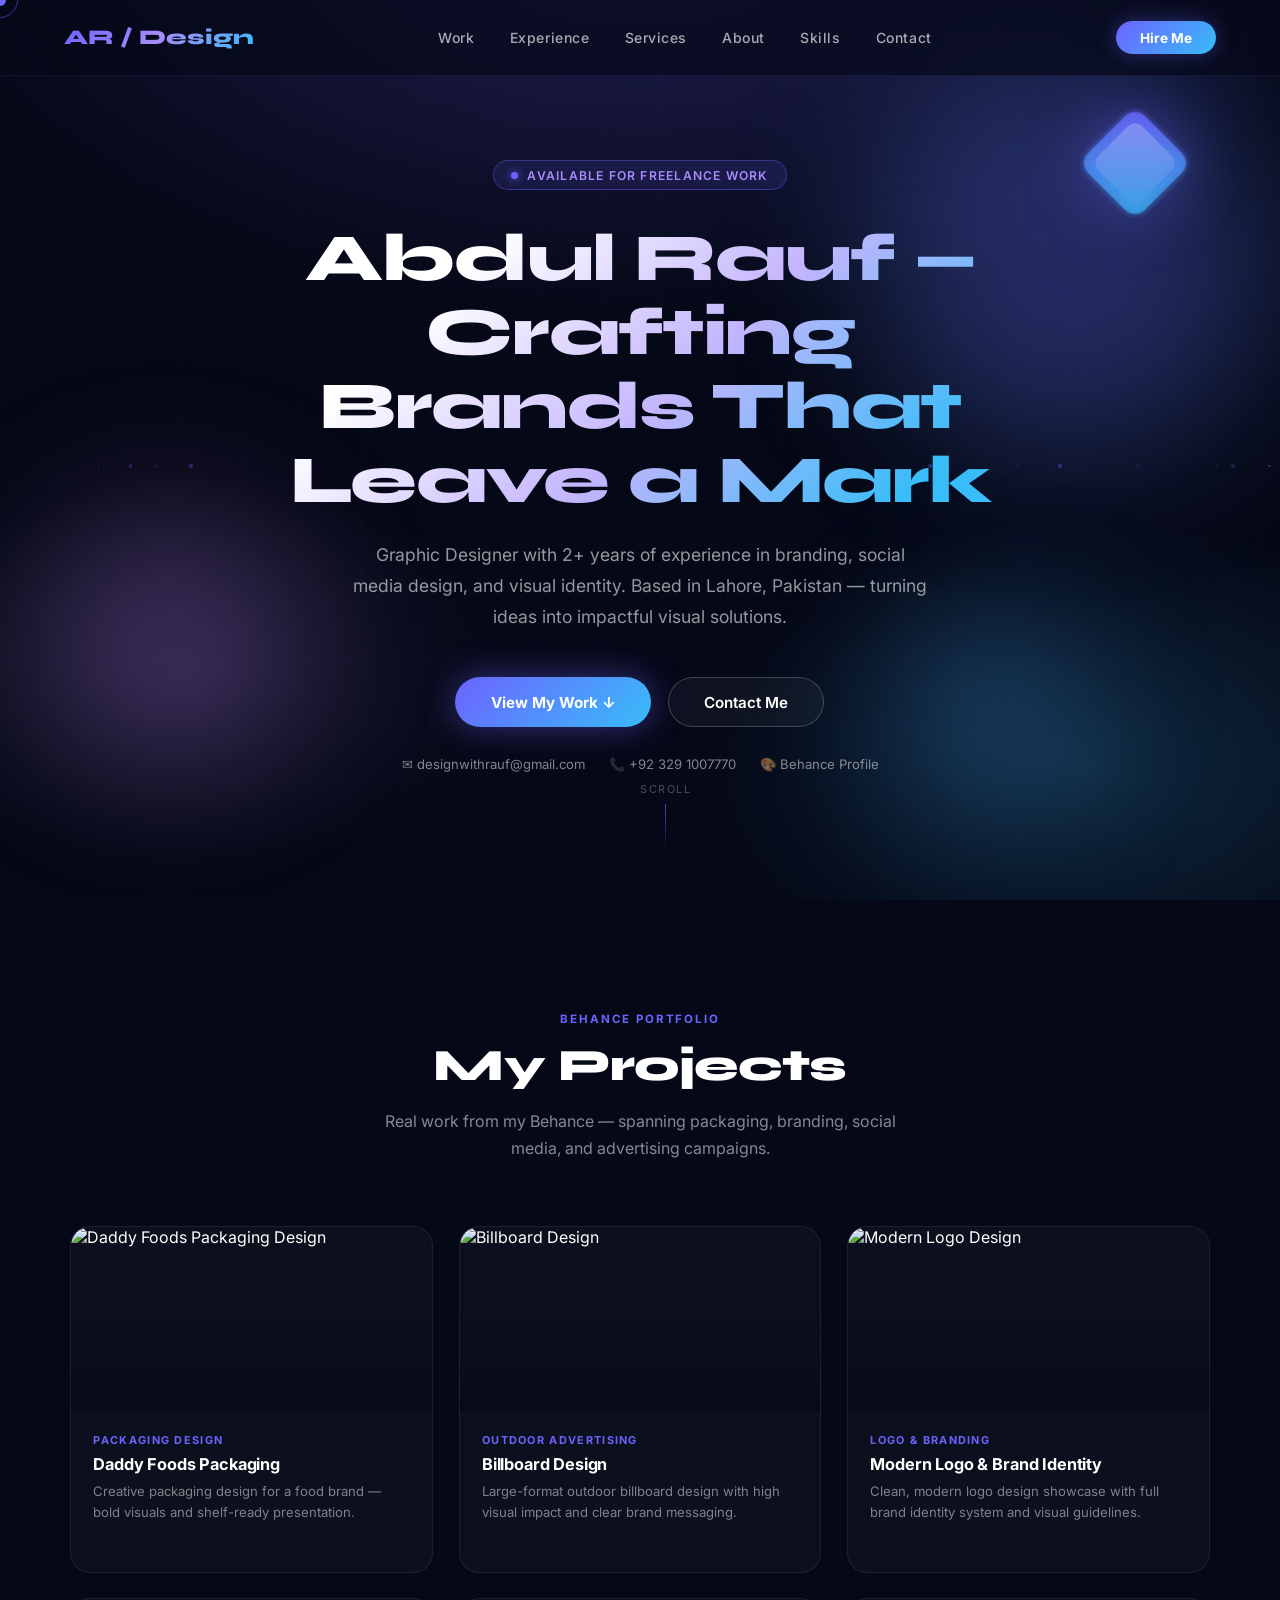
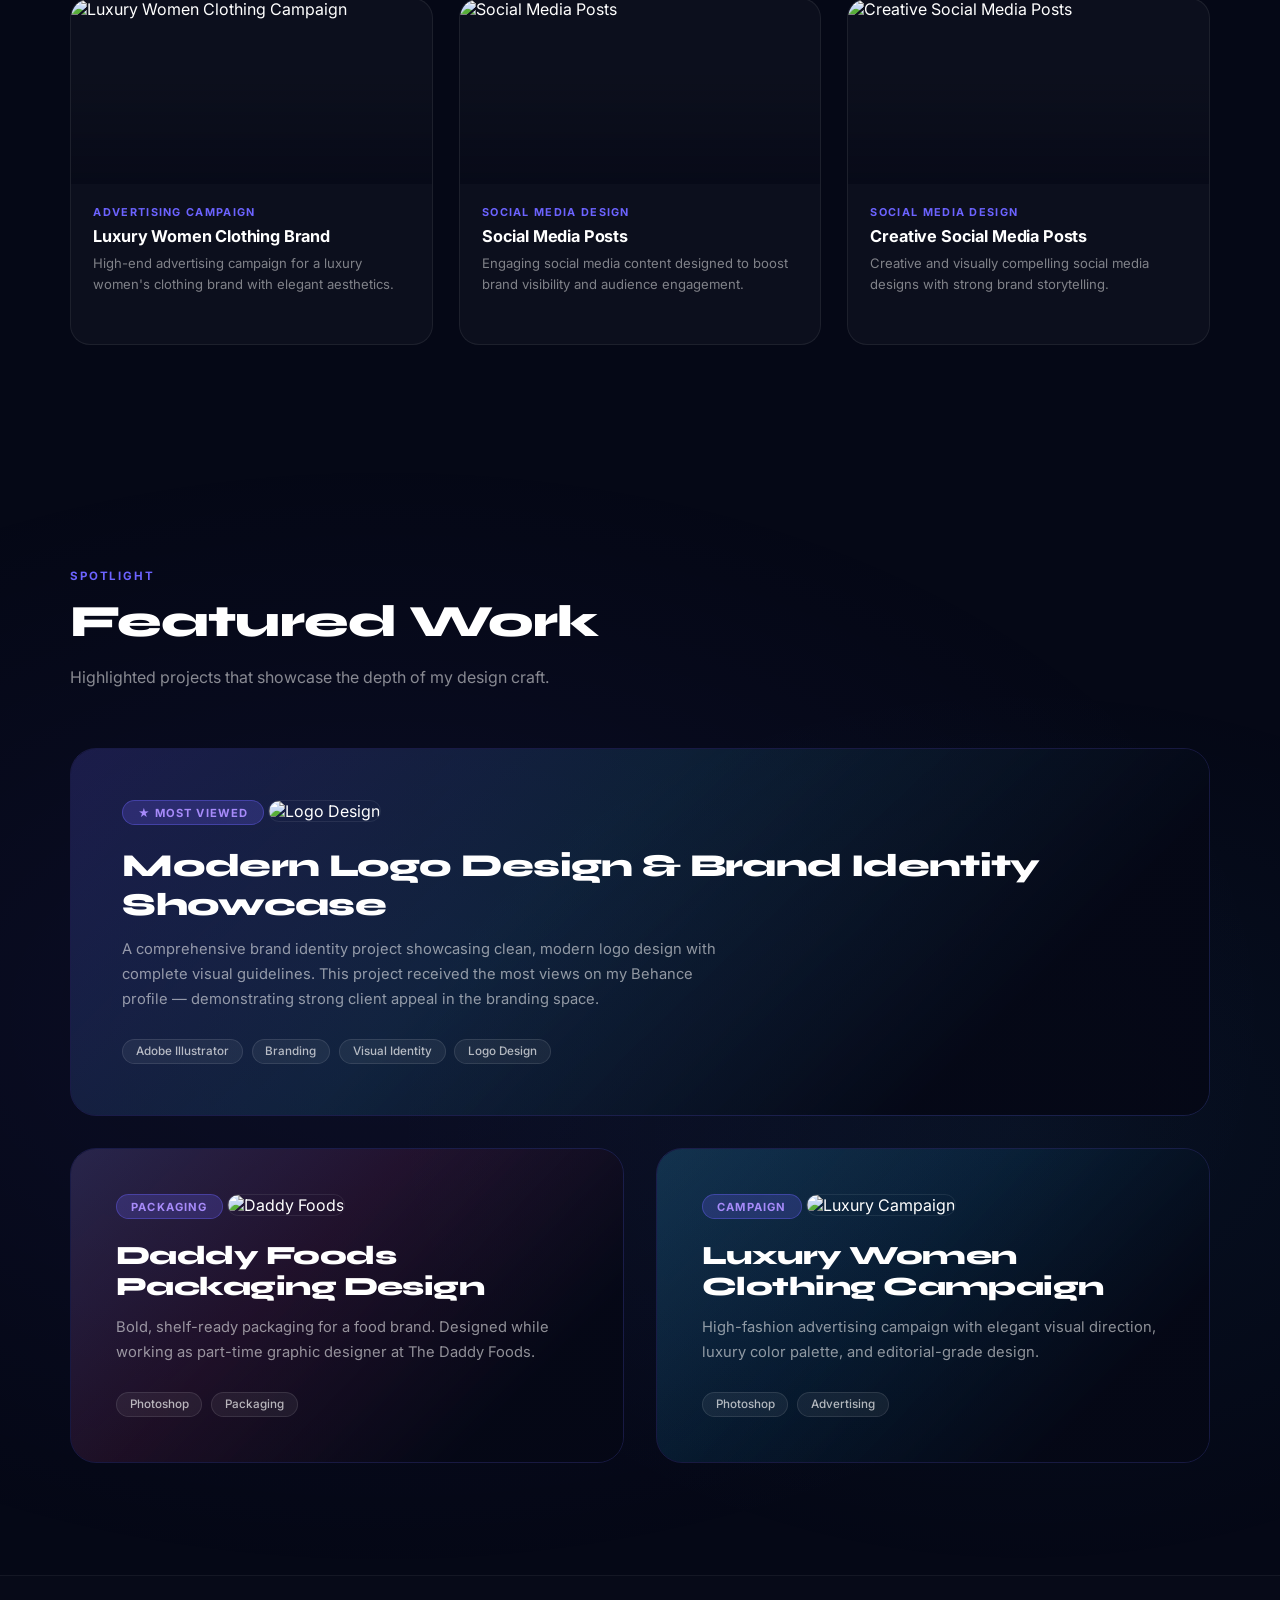
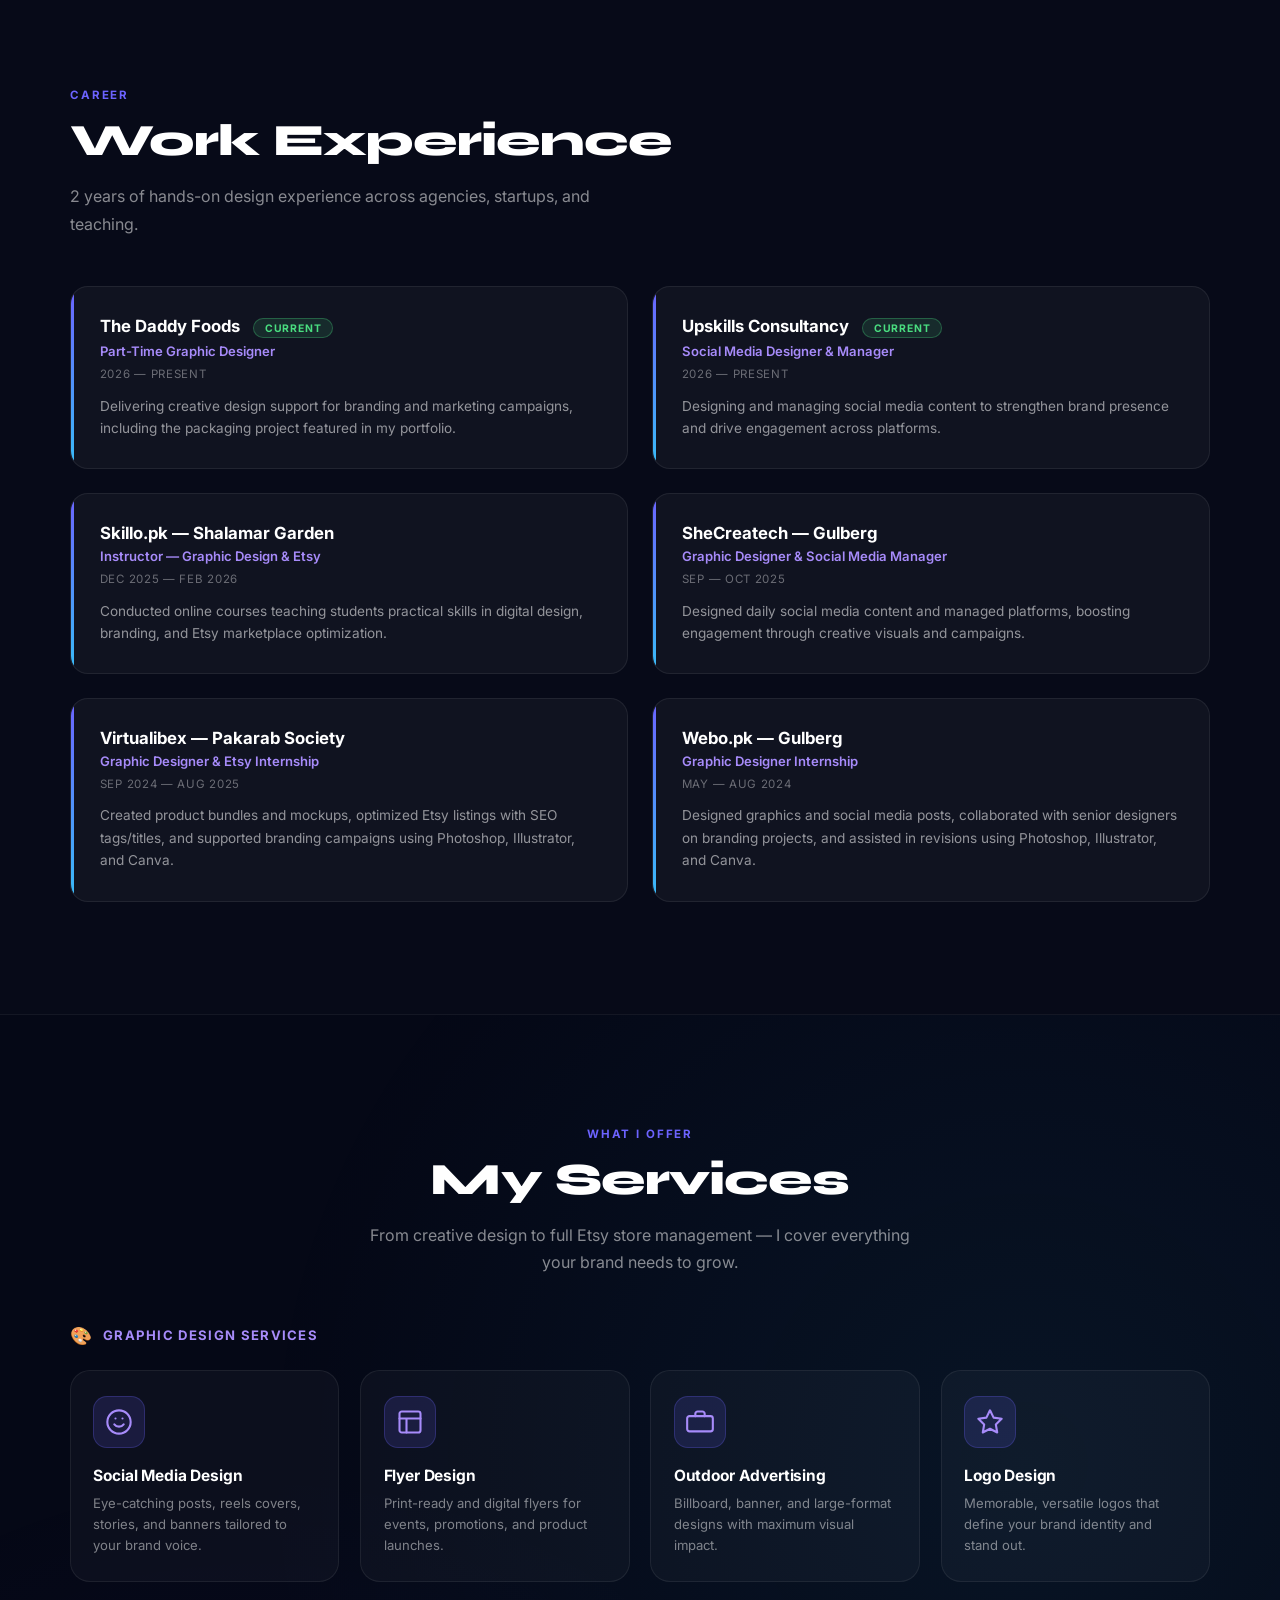
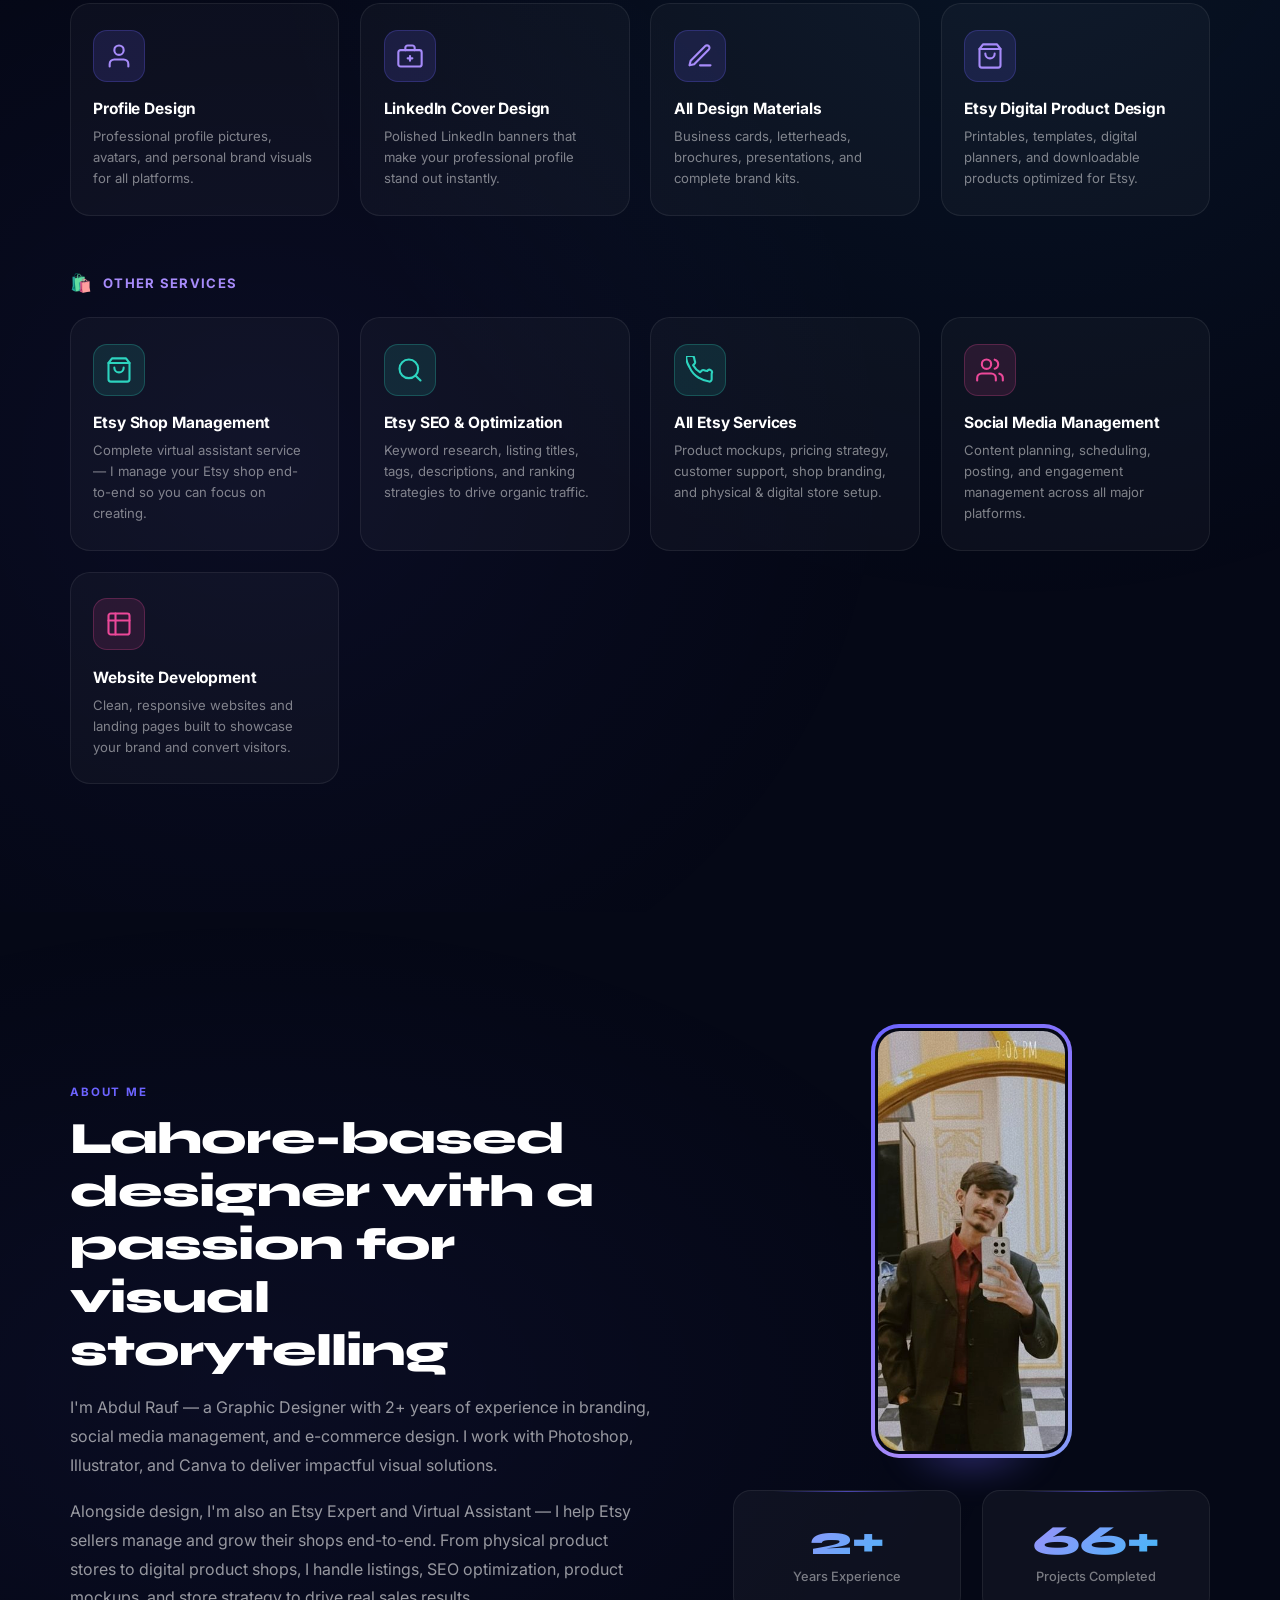
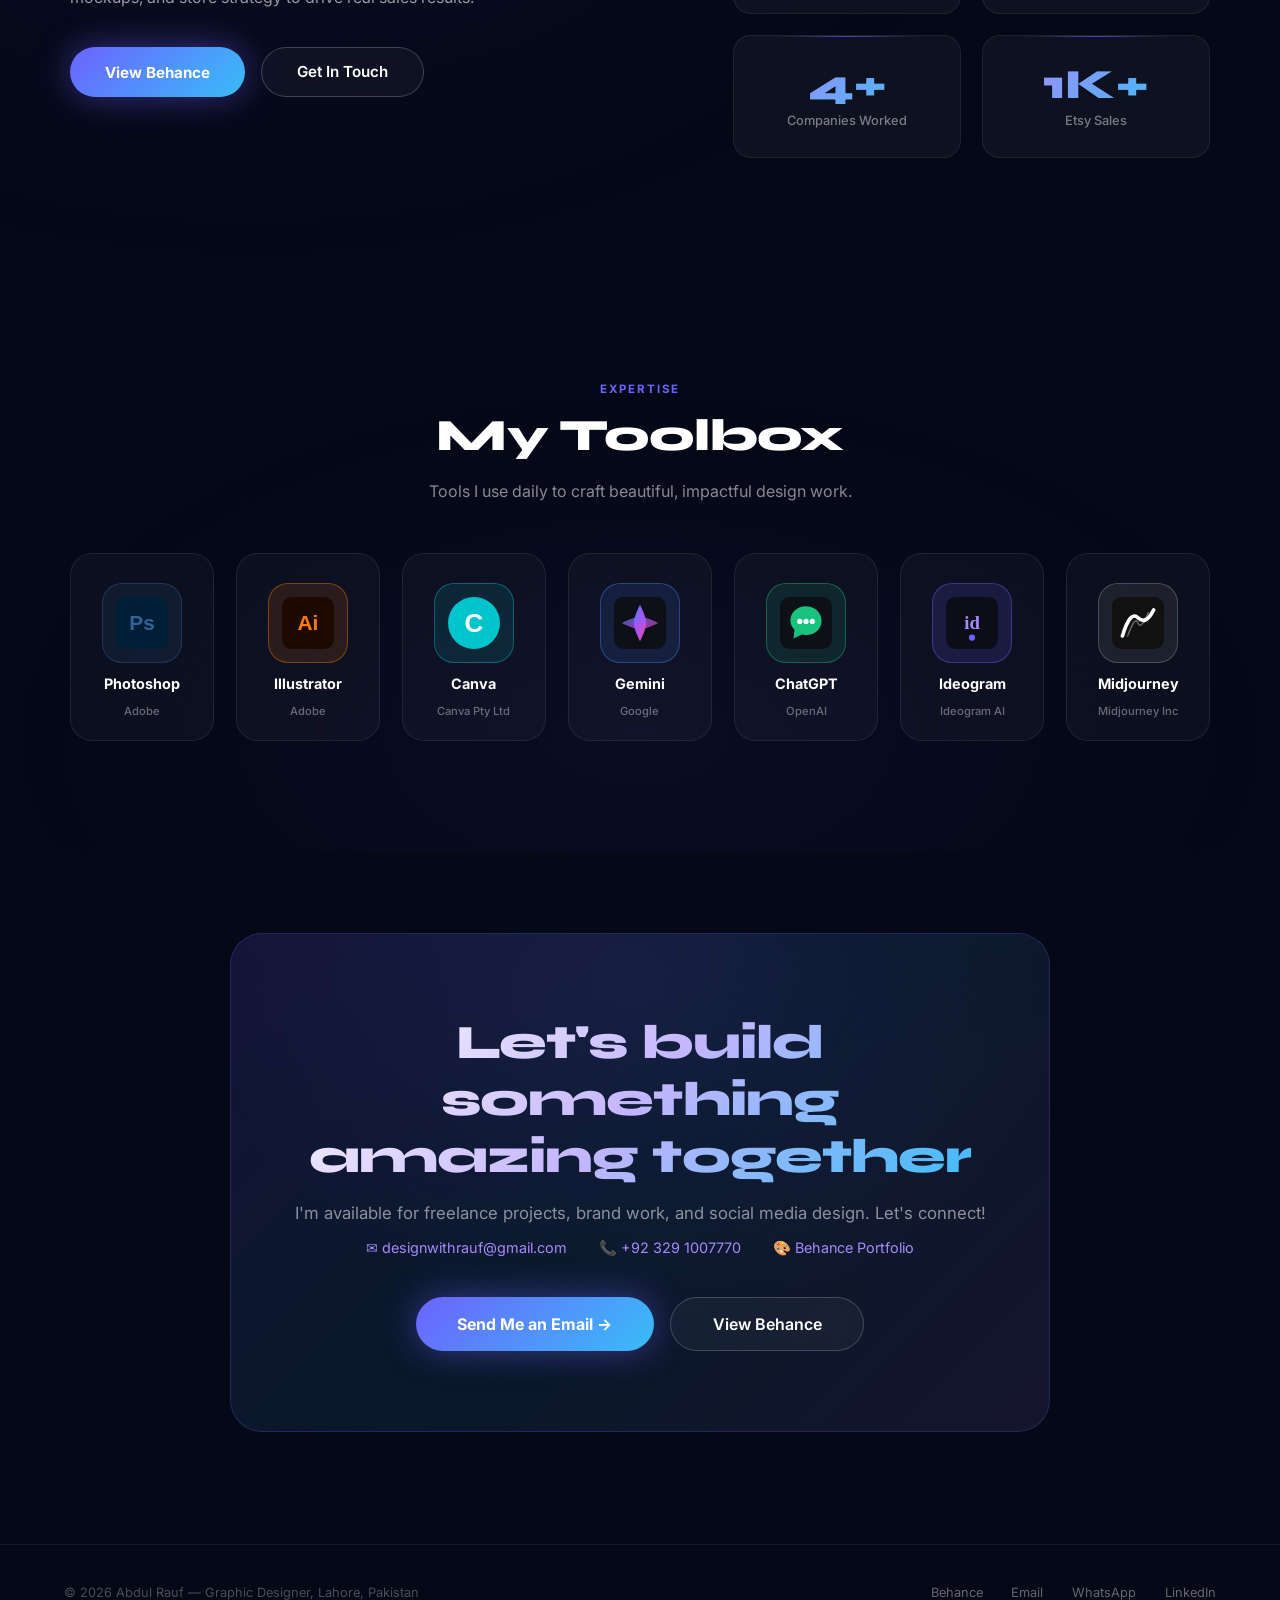
==== index.html @ 6f6b4c2c "Rename index html.html to index.html" ====
<!DOCTYPE html>
<html lang="en">
<head>
<meta charset="UTF-8"/>
<meta name="viewport" content="width=device-width, initial-scale=1.0"/>
<title>Abdul Rauf — Graphic Designer</title>
<link href="https://fonts.googleapis.com/css2?family=Inter:wght@300;400;500;600;700;800;900&family=Syne:wght@700;800&display=swap" rel="stylesheet"/>
<style>
*,*::before,*::after{margin:0;padding:0;box-sizing:border-box;}
html{scroll-behavior:smooth;}
body{font-family:'Inter',sans-serif;background:#050816;color:#fff;overflow-x:hidden;cursor:none;}
::-webkit-scrollbar{width:4px;}
::-webkit-scrollbar-track{background:#0a0f2e;}
::-webkit-scrollbar-thumb{background:linear-gradient(180deg,#6c63ff,#38bdf8);border-radius:4px;}

/* CURSOR */
#cursor{position:fixed;top:0;left:0;pointer-events:none;z-index:9999;width:12px;height:12px;background:#6c63ff;border-radius:50%;transform:translate(-50%,-50%);transition:width .2s,height .2s,background .2s;mix-blend-mode:screen;}
#cursor-ring{position:fixed;top:0;left:0;pointer-events:none;z-index:9998;width:36px;height:36px;border:1.5px solid rgba(108,99,255,.5);border-radius:50%;transform:translate(-50%,-50%);transition:width .15s,height .15s,opacity .2s;}
#mouse-glow{position:fixed;pointer-events:none;z-index:0;width:500px;height:500px;border-radius:50%;background:radial-gradient(circle,rgba(108,99,255,.07) 0%,transparent 70%);transform:translate(-50%,-50%);transition:left .2s ease-out,top .2s ease-out;}

/* NAV */
nav{position:fixed;top:0;left:0;right:0;z-index:100;display:flex;justify-content:space-between;align-items:center;padding:1.3rem 4rem;backdrop-filter:blur(20px);-webkit-backdrop-filter:blur(20px);background:rgba(5,8,22,.65);border-bottom:1px solid rgba(108,99,255,.12);transition:padding .3s;}
nav.scrolled{padding:.9rem 4rem;}
.logo{font-family:'Syne',sans-serif;font-size:1.3rem;font-weight:800;background:linear-gradient(135deg,#6c63ff,#a78bfa,#38bdf8);-webkit-background-clip:text;-webkit-text-fill-color:transparent;}
.nav-links{display:flex;gap:2.2rem;}
.nav-links a{color:rgba(255,255,255,.65);text-decoration:none;font-size:.875rem;letter-spacing:.04em;font-weight:500;transition:color .25s;position:relative;}
.nav-links a::after{content:'';position:absolute;bottom:-4px;left:0;width:0;height:1px;background:#6c63ff;transition:width .3s;}
.nav-links a:hover{color:#fff;}
.nav-links a:hover::after{width:100%;}
.nav-cta{background:linear-gradient(135deg,#6c63ff,#38bdf8);border:none;color:#fff;padding:.55rem 1.5rem;border-radius:50px;font-size:.85rem;font-weight:700;cursor:pointer;box-shadow:0 0 20px rgba(108,99,255,.35);transition:box-shadow .3s,transform .2s;font-family:'Inter',sans-serif;}
.nav-cta:hover{box-shadow:0 0 35px rgba(108,99,255,.6);transform:translateY(-1px);}

/* HERO */
.hero{min-height:100vh;display:flex;align-items:center;justify-content:center;position:relative;overflow:hidden;padding:7rem 4rem 5rem;text-align:center;}
.hero-bg{position:absolute;inset:0;background:radial-gradient(ellipse 90% 70% at 50% -10%,rgba(108,99,255,.28) 0%,transparent 65%),radial-gradient(ellipse 55% 50% at 85% 85%,rgba(56,189,248,.18) 0%,transparent 55%),radial-gradient(ellipse 45% 40% at 15% 75%,rgba(167,139,250,.12) 0%,transparent 55%),#050816;}
.grid-lines{position:absolute;inset:0;background-image:linear-gradient(rgba(108,99,255,.04) 1px,transparent 1px),linear-gradient(90deg,rgba(108,99,255,.04) 1px,transparent 1px);background-size:60px 60px;mask-image:radial-gradient(ellipse 80% 80% at 50% 50%,black,transparent);}
.orb{position:absolute;border-radius:50%;filter:blur(70px);animation:floatOrb 7s ease-in-out infinite;}
.orb1{width:420px;height:420px;top:5%;right:0;background:radial-gradient(circle,rgba(108,99,255,.38),rgba(56,189,248,.18));animation-delay:0s;}
.orb2{width:280px;height:280px;top:55%;left:2%;background:radial-gradient(circle,rgba(167,139,250,.28),rgba(236,72,153,.12));animation-delay:2.5s;}
.orb3{width:200px;height:200px;bottom:10%;right:15%;background:radial-gradient(circle,rgba(56,189,248,.3),rgba(99,102,241,.15));animation-delay:5s;}
@keyframes floatOrb{0%,100%{transform:translateY(0) scale(1);}50%{transform:translateY(-30px) scale(1.06);}}

.diamond-wrap{position:absolute;top:12%;right:7%;animation:diamondFloat 6s ease-in-out infinite;filter:drop-shadow(0 0 30px rgba(108,99,255,.5));}
@keyframes diamondFloat{0%,100%{transform:translateY(0) rotate(0deg);}50%{transform:translateY(-20px) rotate(10deg);}}

.particle{position:absolute;border-radius:50%;background:rgba(108,99,255,.6);animation:particleDrift linear infinite;}
@keyframes particleDrift{0%{transform:translateY(100vh) rotate(0deg);opacity:0;}10%{opacity:1;}90%{opacity:1;}100%{transform:translateY(-100px) rotate(360deg);opacity:0;}}

.hero-content{position:relative;z-index:2;max-width:820px;}
.badge{display:inline-flex;align-items:center;gap:9px;background:rgba(108,99,255,.12);border:1px solid rgba(108,99,255,.38);color:#a78bfa;padding:.4rem 1.1rem;border-radius:50px;font-size:.76rem;letter-spacing:.1em;text-transform:uppercase;font-weight:600;margin-bottom:2rem;animation:fadeUp .7s ease .2s both;}
.badge-dot{width:7px;height:7px;background:#6c63ff;border-radius:50%;box-shadow:0 0 8px #6c63ff;animation:badgePulse 2s ease-in-out infinite;}
@keyframes badgePulse{0%,100%{transform:scale(1);opacity:1;}50%{transform:scale(1.6);opacity:.5;}}
h1{font-family:'Syne',sans-serif;font-size:clamp(2.4rem,5.5vw,4.2rem);font-weight:800;line-height:1.1;letter-spacing:-.02em;margin-bottom:1.4rem;background:linear-gradient(135deg,#ffffff 25%,#c4b5fd 55%,#38bdf8 85%);-webkit-background-clip:text;-webkit-text-fill-color:transparent;animation:fadeUp .7s ease .35s both;}
.hero-sub{color:rgba(255,255,255,.58);font-size:1.1rem;line-height:1.75;max-width:580px;margin:0 auto 2.8rem;animation:fadeUp .7s ease .5s both;}
.hero-btns{display:flex;gap:1.1rem;justify-content:center;flex-wrap:wrap;animation:fadeUp .7s ease .65s both;}
.hero-contact{display:flex;gap:1.5rem;justify-content:center;margin-top:1.8rem;flex-wrap:wrap;animation:fadeUp .7s ease .8s both;}
.hero-contact a{color:rgba(255,255,255,.5);font-size:.82rem;text-decoration:none;display:flex;align-items:center;gap:6px;transition:color .2s;}
.hero-contact a:hover{color:#a78bfa;}
@keyframes fadeUp{from{opacity:0;transform:translateY(22px);}to{opacity:1;transform:translateY(0);}}

.btn-primary{background:linear-gradient(135deg,#6c63ff,#38bdf8);color:#fff;padding:.9rem 2.2rem;border-radius:50px;font-weight:700;font-size:.95rem;border:none;cursor:pointer;box-shadow:0 0 35px rgba(108,99,255,.45);transition:transform .2s,box-shadow .2s;font-family:'Inter',sans-serif;}
.btn-primary:hover{transform:translateY(-3px);box-shadow:0 0 55px rgba(108,99,255,.7);}
.btn-outline{background:rgba(255,255,255,.04);color:#fff;padding:.9rem 2.2rem;border-radius:50px;font-weight:600;font-size:.95rem;border:1px solid rgba(255,255,255,.2);cursor:pointer;backdrop-filter:blur(8px);transition:border-color .25s,background .25s,transform .2s;font-family:'Inter',sans-serif;}
.btn-outline:hover{border-color:#6c63ff;background:rgba(108,99,255,.1);transform:translateY(-2px);}

.scroll-hint{position:absolute;bottom:3rem;left:50%;transform:translateX(-50%);display:flex;flex-direction:column;align-items:center;gap:8px;color:rgba(255,255,255,.28);font-size:.68rem;letter-spacing:.14em;animation:fadeUp 1s ease 1.2s both;}
.scroll-line{width:1px;height:48px;background:linear-gradient(to bottom,rgba(108,99,255,.7),transparent);animation:scrollPulse 2.2s ease infinite;}
@keyframes scrollPulse{0%,100%{opacity:.3;transform:scaleY(1);}50%{opacity:1;transform:scaleY(.55);}}

/* SECTIONS */
section{padding:7rem 4rem;position:relative;}
.container{max-width:1140px;margin:0 auto;}
.section-label{text-transform:uppercase;letter-spacing:.16em;font-size:.72rem;color:#6c63ff;font-weight:700;margin-bottom:.8rem;}
.section-title{font-family:'Syne',sans-serif;font-size:clamp(1.9rem,3.5vw,2.8rem);font-weight:800;margin-bottom:1rem;letter-spacing:-.02em;}
.section-sub{color:rgba(255,255,255,.52);font-size:1rem;line-height:1.7;max-width:520px;}

/* PROJECTS */
.projects-header{text-align:center;margin-bottom:4rem;}
.projects-header .section-sub{margin:0 auto;max-width:520px;}
.projects-grid{display:grid;grid-template-columns:repeat(3,1fr);gap:1.6rem;}
.proj-card{background:rgba(255,255,255,.03);border:1px solid rgba(255,255,255,.07);border-radius:20px;overflow:hidden;cursor:pointer;transition:transform .35s cubic-bezier(.34,1.56,.64,1),box-shadow .35s,border-color .35s;position:relative;}
.proj-card::before{content:'';position:absolute;inset:0;border-radius:20px;background:linear-gradient(135deg,rgba(108,99,255,.1),transparent);opacity:0;transition:opacity .35s;}
.proj-card:hover{transform:translateY(-10px) scale(1.02);border-color:rgba(108,99,255,.45);}
.proj-card:hover::before{opacity:1;}
.proj-card:hover{box-shadow:0 24px 60px rgba(108,99,255,.22),0 0 0 1px rgba(108,99,255,.2);}
.proj-img{height:185px;overflow:hidden;position:relative;}
.proj-img img{width:100%;height:100%;object-fit:cover;transition:transform .4s ease;}
.proj-card:hover .proj-img img{transform:scale(1.07);}
.proj-img-overlay{position:absolute;inset:0;background:linear-gradient(to bottom,transparent 40%,rgba(5,8,22,.65));}
.proj-body{padding:1.3rem 1.4rem;}
.proj-cat{font-size:.68rem;text-transform:uppercase;letter-spacing:.12em;color:#6c63ff;font-weight:700;margin-bottom:.45rem;}
.proj-title{font-size:1.02rem;font-weight:700;margin-bottom:.45rem;letter-spacing:-.01em;}
.proj-desc{color:rgba(255,255,255,.48);font-size:.82rem;line-height:1.55;}
.proj-link{display:inline-flex;align-items:center;gap:5px;margin-top:.8rem;color:#6c63ff;font-size:.78rem;font-weight:600;text-decoration:none;opacity:0;transform:translateX(-6px);transition:opacity .3s,transform .3s;}
.proj-card:hover .proj-link{opacity:1;transform:translateX(0);}

/* FEATURED */
#featured{background:radial-gradient(ellipse 70% 50% at 30% 50%,rgba(108,99,255,.07),transparent),radial-gradient(ellipse 50% 40% at 80% 60%,rgba(56,189,248,.05),transparent);}
.featured-grid{display:grid;grid-template-columns:1fr 1fr;gap:2rem;margin-top:3.5rem;}
.feat-card{border-radius:26px;overflow:hidden;position:relative;border:1px solid rgba(108,99,255,.18);transition:box-shadow .4s,border-color .4s,transform .3s;cursor:pointer;}
.feat-card:hover{box-shadow:0 0 70px rgba(108,99,255,.22),0 0 140px rgba(56,189,248,.08);border-color:rgba(108,99,255,.38);transform:translateY(-4px);}
.feat-card.big{grid-column:1 / -1;}
.feat-inner{padding:2.8rem;position:relative;z-index:2;}
.feat-card.big .feat-inner{padding:3.2rem;}
.feat-bg{position:absolute;inset:0;z-index:1;}
.fb-1{background:linear-gradient(135deg,rgba(108,99,255,.2) 0%,rgba(56,189,248,.12) 40%,rgba(5,8,22,.92) 80%);}
.fb-2{background:linear-gradient(135deg,rgba(167,139,250,.2) 0%,rgba(236,72,153,.1) 40%,rgba(5,8,22,.92) 80%);}
.fb-3{background:linear-gradient(135deg,rgba(56,189,248,.2) 0%,rgba(14,165,233,.1) 40%,rgba(5,8,22,.92) 80%);}
.feat-label{display:inline-block;background:rgba(108,99,255,.22);border:1px solid rgba(108,99,255,.38);color:#a78bfa;padding:.28rem .9rem;border-radius:50px;font-size:.7rem;letter-spacing:.1em;text-transform:uppercase;font-weight:700;margin-bottom:1.1rem;}
.feat-title{font-family:'Syne',sans-serif;font-size:1.65rem;font-weight:800;margin-bottom:.8rem;letter-spacing:-.02em;}
.feat-card.big .feat-title{font-size:2rem;}
.feat-desc{color:rgba(255,255,255,.55);font-size:.92rem;line-height:1.7;margin-bottom:1.7rem;max-width:600px;}
.feat-tags{display:flex;gap:.55rem;flex-wrap:wrap;}
.tag{background:rgba(255,255,255,.06);border:1px solid rgba(255,255,255,.1);color:rgba(255,255,255,.68);padding:.28rem .8rem;border-radius:50px;font-size:.73rem;font-weight:500;}
.feat-img-preview{width:100%;height:180px;object-fit:cover;border-radius:12px;margin-bottom:1.5rem;border:1px solid rgba(255,255,255,.08);}

/* EXPERIENCE */
#experience{background:rgba(255,255,255,.012);border-top:1px solid rgba(255,255,255,.05);border-bottom:1px solid rgba(255,255,255,.05);}
.exp-grid{display:grid;grid-template-columns:1fr 1fr;gap:1.5rem;margin-top:3rem;}
.exp-card{background:rgba(255,255,255,.04);border:1px solid rgba(255,255,255,.07);border-radius:18px;padding:1.8rem;position:relative;overflow:hidden;transition:border-color .3s,box-shadow .3s,transform .3s;}
.exp-card::before{content:'';position:absolute;top:0;left:0;width:3px;height:100%;background:linear-gradient(180deg,#6c63ff,#38bdf8);}
.exp-card:hover{border-color:rgba(108,99,255,.35);box-shadow:0 8px 30px rgba(108,99,255,.12);transform:translateY(-3px);}
.exp-company{font-size:1.05rem;font-weight:700;margin-bottom:.3rem;}
.exp-role{font-size:.82rem;color:#a78bfa;font-weight:600;margin-bottom:.5rem;}
.exp-date{font-size:.72rem;color:rgba(255,255,255,.38);letter-spacing:.06em;margin-bottom:.85rem;text-transform:uppercase;}
.exp-desc{color:rgba(255,255,255,.55);font-size:.85rem;line-height:1.65;}
.current-badge{display:inline-block;background:rgba(74,222,128,.12);border:1px solid rgba(74,222,128,.3);color:#4ade80;padding:.18rem .65rem;border-radius:50px;font-size:.65rem;font-weight:700;letter-spacing:.08em;text-transform:uppercase;margin-left:.6rem;}

/* ABOUT + STATS */
#about{background:radial-gradient(ellipse 60% 50% at 20% 50%,rgba(108,99,255,.06),transparent);}
.about-grid{display:grid;grid-template-columns:1.1fr .9fr;gap:5rem;align-items:center;}
.about-text p{color:rgba(255,255,255,.58);font-size:1rem;line-height:1.8;margin-bottom:1.1rem;}
.about-cta{display:flex;gap:1rem;margin-top:2.2rem;flex-wrap:wrap;}
.stats-grid{display:grid;grid-template-columns:1fr 1fr;gap:1.3rem;}
.stat-card{background:rgba(255,255,255,.04);border:1px solid rgba(255,255,255,.07);border-radius:18px;padding:1.8rem;text-align:center;position:relative;overflow:hidden;transition:border-color .3s,box-shadow .3s;}
.stat-card:hover{border-color:rgba(108,99,255,.35);box-shadow:0 8px 30px rgba(108,99,255,.12);}
.stat-card::before{content:'';position:absolute;top:0;left:50%;transform:translateX(-50%);width:65%;height:1px;background:linear-gradient(90deg,transparent,rgba(108,99,255,.65),transparent);}
.stat-num{font-family:'Syne',sans-serif;font-size:2.6rem;font-weight:800;background:linear-gradient(135deg,#a78bfa,#38bdf8);-webkit-background-clip:text;-webkit-text-fill-color:transparent;line-height:1;}
.stat-label{color:rgba(255,255,255,.45);font-size:.8rem;margin-top:.45rem;font-weight:500;}

/* PHOTO BOX */
.about-right-col{display:flex;flex-direction:column;gap:2rem;align-items:center;}
.photo-box{position:relative;display:flex;justify-content:center;}
.photo-gradient-border{padding:4px;border-radius:28px;background:linear-gradient(135deg,#6c63ff,#a78bfa,#38bdf8,#ec4899,#6c63ff);background-size:300% 300%;animation:gradientShift 4s ease infinite;}
@keyframes gradientShift{0%{background-position:0% 50%;}50%{background-position:100% 50%;}100%{background-position:0% 50%;}}
.photo-inner{border-radius:24px;overflow:hidden;background:#050816;padding:3px;}
.profile-photo{width:100%;max-width:300px;height:420px;object-fit:cover;object-position:top center;border-radius:22px;display:block;filter:brightness(1.05) contrast(1.05);}
.photo-glow{position:absolute;bottom:-30px;left:50%;transform:translateX(-50%);width:80%;height:80px;background:radial-gradient(ellipse,rgba(108,99,255,.35),transparent 70%);pointer-events:none;filter:blur(12px);z-index:-1;}
.about-right-col .stats-grid{width:100%;}
@media(max-width:768px){.profile-photo{max-width:240px;height:320px;}.about-right-col{gap:1.5rem;}}

/* SKILLS */
#skills{background:radial-gradient(ellipse 50% 60% at 50% 80%,rgba(108,99,255,.06),transparent);}
.skills-content{display:grid;grid-template-columns:1fr 2fr;gap:4rem;align-items:start;}
.skills-badges{display:flex;flex-wrap:wrap;gap:.9rem;}
.skill-badge{display:flex;align-items:center;gap:10px;background:rgba(255,255,255,.04);border:1px solid rgba(255,255,255,.09);padding:.75rem 1.5rem;border-radius:50px;font-size:.88rem;font-weight:600;cursor:default;transition:border-color .3s,background .3s,box-shadow .3s,transform .25s;}
.skill-badge:hover{border-color:rgba(108,99,255,.55);background:rgba(108,99,255,.09);box-shadow:0 0 22px rgba(108,99,255,.2);transform:translateY(-3px);}
.skill-dot{width:8px;height:8px;border-radius:50%;}
.sd-purple{background:#a78bfa;box-shadow:0 0 8px rgba(167,139,250,.7);}
.sd-blue{background:#38bdf8;box-shadow:0 0 8px rgba(56,189,248,.7);}
.sd-pink{background:#ec4899;box-shadow:0 0 8px rgba(236,72,153,.7);}
.sd-green{background:#4ade80;box-shadow:0 0 8px rgba(74,222,128,.7);}
.sd-orange{background:#fb923c;box-shadow:0 0 8px rgba(251,146,60,.7);}
.sd-teal{background:#2dd4bf;box-shadow:0 0 8px rgba(45,212,191,.7);}

/* SERVICES */
#services{background:radial-gradient(ellipse 60% 50% at 80% 30%,rgba(56,189,248,.07),transparent),radial-gradient(ellipse 50% 40% at 20% 70%,rgba(108,99,255,.06),transparent);}
.services-header{text-align:center;margin-bottom:3rem;}
.services-header .section-sub{margin:0.6rem auto 0;max-width:540px;}
.services-category-label{font-size:.82rem;font-weight:700;letter-spacing:.1em;text-transform:uppercase;color:#a78bfa;margin-bottom:1.5rem;display:flex;align-items:center;gap:.6rem;}
.svc-cat-icon{font-size:1.1rem;}
.services-grid{display:grid;grid-template-columns:repeat(4,1fr);gap:1.3rem;margin-bottom:1rem;}
.svc-card{background:rgba(255,255,255,.03);border:1px solid rgba(255,255,255,.07);border-radius:20px;padding:1.6rem 1.4rem;cursor:default;transition:transform .35s cubic-bezier(.34,1.56,.64,1),box-shadow .35s,border-color .35s,background .35s;position:relative;overflow:hidden;}
.svc-card::before{content:'';position:absolute;inset:0;border-radius:20px;background:linear-gradient(135deg,rgba(108,99,255,.12),transparent 60%);opacity:0;transition:opacity .35s;}
.svc-card:hover{transform:translateY(-10px) scale(1.04);border-color:rgba(108,99,255,.5);box-shadow:0 20px 50px rgba(108,99,255,.2),0 0 0 1px rgba(108,99,255,.15);background:rgba(108,99,255,.06);}
.svc-card:hover::before{opacity:1;}
.svc-card.svc-other:hover{border-color:rgba(45,212,191,.45);box-shadow:0 20px 50px rgba(45,212,191,.15),0 0 0 1px rgba(45,212,191,.12);background:rgba(45,212,191,.04);}
.svc-card.svc-other::before{background:linear-gradient(135deg,rgba(45,212,191,.1),transparent 60%);}
.svc-icon-wrap{width:52px;height:52px;border-radius:14px;background:rgba(108,99,255,.15);border:1px solid rgba(108,99,255,.25);display:flex;align-items:center;justify-content:center;margin-bottom:1.1rem;color:#a78bfa;transition:transform .35s cubic-bezier(.34,1.56,.64,1),background .35s,box-shadow .35s;}
.svc-card:hover .svc-icon-wrap{transform:scale(1.15) rotate(-6deg);background:rgba(108,99,255,.25);box-shadow:0 0 20px rgba(108,99,255,.3);}
.svc-icon-teal{background:rgba(45,212,191,.12)!important;border-color:rgba(45,212,191,.25)!important;color:#2dd4bf!important;}
.svc-card:hover .svc-icon-teal{background:rgba(45,212,191,.22)!important;box-shadow:0 0 20px rgba(45,212,191,.25)!important;}
.svc-icon-pink{background:rgba(236,72,153,.12)!important;border-color:rgba(236,72,153,.25)!important;color:#ec4899!important;}
.svc-card:hover .svc-icon-pink{background:rgba(236,72,153,.22)!important;box-shadow:0 0 20px rgba(236,72,153,.25)!important;}
.svc-title{font-size:.97rem;font-weight:700;margin-bottom:.5rem;letter-spacing:-.01em;transition:color .25s;}
.svc-card:hover .svc-title{color:#c4b5fd;}
.svc-card.svc-other:hover .svc-title{color:#5eead4;}
.svc-desc{color:rgba(255,255,255,.48);font-size:.82rem;line-height:1.6;}
@media(max-width:1024px){.services-grid{grid-template-columns:repeat(3,1fr);}}
@media(max-width:768px){.services-grid{grid-template-columns:1fr 1fr;}.svc-card:hover{transform:translateY(-6px) scale(1.02);}}
@media(max-width:480px){.services-grid{grid-template-columns:1fr;}}


#cta{padding:5rem 4rem 7rem;text-align:center;}
.cta-box{max-width:820px;margin:0 auto;background:linear-gradient(135deg,rgba(108,99,255,.14),rgba(56,189,248,.09),rgba(167,139,250,.1));border:1px solid rgba(108,99,255,.22);border-radius:32px;padding:5rem 3.5rem;position:relative;overflow:hidden;}
.cta-box::before{content:'';position:absolute;top:-80%;left:-20%;width:140%;height:180%;background:radial-gradient(ellipse at center,rgba(108,99,255,.1),transparent 55%);pointer-events:none;animation:ctaGlow 5s ease-in-out infinite;}
@keyframes ctaGlow{0%,100%{opacity:.5;transform:scale(1);}50%{opacity:1;transform:scale(1.1);}}
.cta-box h2{font-family:'Syne',sans-serif;font-size:clamp(1.9rem,4vw,3rem);font-weight:800;margin-bottom:1.1rem;letter-spacing:-.02em;background:linear-gradient(135deg,#ffffff,#c4b5fd,#38bdf8);-webkit-background-clip:text;-webkit-text-fill-color:transparent;position:relative;z-index:2;}
.cta-box p{color:rgba(255,255,255,.52);margin-bottom:1rem;font-size:1.05rem;position:relative;z-index:2;}
.cta-contact-info{display:flex;gap:2rem;justify-content:center;margin-bottom:2.5rem;flex-wrap:wrap;position:relative;z-index:2;}
.cta-contact-info a{color:#a78bfa;font-size:.9rem;text-decoration:none;display:flex;align-items:center;gap:6px;transition:color .2s;}
.cta-contact-info a:hover{color:#fff;}
.cta-btns{display:flex;gap:1rem;justify-content:center;flex-wrap:wrap;position:relative;z-index:2;}

/* TOOLBOX GRID */
.toolbox-header{text-align:center;margin-bottom:3rem;}
.toolbox-header .section-sub{margin:0 auto;}
.tools-grid{display:grid;grid-template-columns:repeat(7,1fr);gap:1.4rem;}
.tool-card{background:rgba(255,255,255,.03);border:1px solid rgba(255,255,255,.08);border-radius:22px;padding:1.8rem 1rem 1.4rem;display:flex;flex-direction:column;align-items:center;gap:.75rem;cursor:default;transition:border-color .3s,box-shadow .3s,background .3s;}
.tool-card:hover{border-color:rgba(108,99,255,.5);box-shadow:0 16px 45px rgba(108,99,255,.2);background:rgba(108,99,255,.07);}
.tool-logo-wrap{width:80px;height:80px;border-radius:20px;border:1px solid rgba(255,255,255,.1);display:flex;align-items:center;justify-content:center;transition:transform .35s cubic-bezier(.34,1.56,.64,1),box-shadow .3s;}
.tool-card:hover .tool-logo-wrap{transform:scale(1.18) rotate(-4deg);box-shadow:0 10px 32px rgba(108,99,255,.35);}
.tool-name{font-size:.9rem;font-weight:700;color:#fff;text-align:center;}
.tool-maker{font-size:.7rem;color:rgba(255,255,255,.38);font-weight:500;text-align:center;}
@media(max-width:1024px){.tools-grid{grid-template-columns:repeat(4,1fr);}}
@media(max-width:600px){.tools-grid{grid-template-columns:repeat(2,1fr);}}

/* FOOTER */
footer{border-top:1px solid rgba(255,255,255,.06);padding:2.5rem 4rem;display:flex;justify-content:space-between;align-items:center;}
footer p{color:rgba(255,255,255,.28);font-size:.8rem;}
.footer-links{display:flex;gap:1.8rem;}
.footer-links a{color:rgba(255,255,255,.38);font-size:.8rem;text-decoration:none;transition:color .2s;}
.footer-links a:hover{color:#a78bfa;}

/* REVEAL */
.reveal{opacity:0;transform:translateY(32px);transition:opacity .7s ease,transform .7s ease;}
.reveal.visible{opacity:1;transform:translateY(0);}
.reveal-delay-1{transition-delay:.1s;}
.reveal-delay-2{transition-delay:.2s;}
.reveal-delay-3{transition-delay:.3s;}
.reveal-delay-4{transition-delay:.4s;}

/* RESPONSIVE */
@media(max-width:1024px){
  nav{padding:1.2rem 2.5rem;}
  section{padding:5rem 2.5rem;}
  .projects-grid{grid-template-columns:1fr 1fr;}
  .about-grid{grid-template-columns:1fr;gap:3rem;}
  .skills-content{grid-template-columns:1fr;gap:2rem;}
  .exp-grid{grid-template-columns:1fr;}
}
@media(max-width:768px){
  nav{padding:1.1rem 1.5rem;}
  .nav-links{display:none;}
  section{padding:4rem 1.5rem;}
  .hero{padding:7rem 1.5rem 4rem;}
  .projects-grid{grid-template-columns:1fr;}
  .featured-grid{grid-template-columns:1fr;}
  .feat-card.big{grid-column:1;}
  .about-grid{grid-template-columns:1fr;gap:2.5rem;}
  .stats-grid{grid-template-columns:1fr 1fr;}
  footer{flex-direction:column;gap:1.2rem;text-align:center;}
  .diamond-wrap{display:none;}
  #cta{padding:4rem 1.5rem 5rem;}
  .cta-box{padding:3rem 1.5rem;}
  body{cursor:auto;}
  #cursor,#cursor-ring{display:none;}
}
</style>
</head>
<body>

<div id="cursor"></div>
<div id="cursor-ring"></div>
<div id="mouse-glow"></div>

<!-- NAV -->
<nav id="navbar">
  <div class="logo">AR / Design</div>
  <div class="nav-links">
    <a href="#projects">Work</a>
    <a href="#experience">Experience</a>
    <a href="#services">Services</a>
    <a href="#about">About</a>
    <a href="#skills">Skills</a>
    <a href="#cta">Contact</a>
  </div>
  <button class="nav-cta" onclick="document.getElementById('cta').scrollIntoView({behavior:'smooth'})">Hire Me</button>
</nav>

<!-- HERO -->
<section class="hero" id="home">
  <div class="hero-bg"></div>
  <div class="grid-lines"></div>
  <div class="orb orb1"></div>
  <div class="orb orb2"></div>
  <div class="orb orb3"></div>
  <div class="diamond-wrap">
    <svg width="110" height="110" viewBox="0 0 110 110" fill="none">
      <defs>
        <linearGradient id="dg1" x1="0%" y1="0%" x2="100%" y2="100%">
          <stop offset="0%" stop-color="#6c63ff" stop-opacity=".9"/>
          <stop offset="100%" stop-color="#38bdf8" stop-opacity=".7"/>
        </linearGradient>
        <linearGradient id="dg2" x1="0%" y1="0%" x2="100%" y2="100%">
          <stop offset="0%" stop-color="#fff" stop-opacity=".25"/>
          <stop offset="100%" stop-color="#fff" stop-opacity=".02"/>
        </linearGradient>
        <filter id="glow"><feGaussianBlur stdDeviation="3" result="blur"/><feMerge><feMergeNode in="blur"/><feMergeNode in="SourceGraphic"/></feMerge></filter>
      </defs>
      <rect x="15" y="15" width="80" height="80" rx="14" transform="rotate(45 55 55)" fill="url(#dg1)" filter="url(#glow)" opacity=".9"/>
      <rect x="24" y="24" width="62" height="62" rx="10" transform="rotate(45 55 55)" fill="url(#dg2)"/>
    </svg>
  </div>
  <div class="hero-content">
    <div class="badge"><span class="badge-dot"></span> Available for Freelance Work</div>
    <h1>Abdul Rauf — Crafting Brands That Leave a Mark</h1>
    <p class="hero-sub">Graphic Designer with 2+ years of experience in branding, social media design, and visual identity. Based in Lahore, Pakistan — turning ideas into impactful visual solutions.</p>
    <div class="hero-btns">
      <button class="btn-primary" onclick="document.getElementById('projects').scrollIntoView({behavior:'smooth'})">View My Work ↓</button>
      <button class="btn-outline" onclick="document.getElementById('cta').scrollIntoView({behavior:'smooth'})">Contact Me</button>
    </div>
    <div class="hero-contact">
      <a href="mailto:designwithrauf@gmail.com">✉ designwithrauf@gmail.com</a>
      <a href="tel:+923291007770">📞 +92 329 1007770</a>
      <a href="https://www.behance.net/AbdulRauf9211" target="_blank">🎨 Behance Profile</a>
    </div>
  </div>
  <div class="scroll-hint"><span>SCROLL</span><div class="scroll-line"></div></div>
</section>

<!-- PROJECTS from Behance -->
<section id="projects">
  <div class="container">
    <div class="projects-header">
      <div class="section-label reveal">Behance Portfolio</div>
      <h2 class="section-title reveal reveal-delay-1">My Projects</h2>
      <p class="section-sub reveal reveal-delay-2">Real work from my Behance — spanning packaging, branding, social media, and advertising campaigns.</p>
    </div>
    <div class="projects-grid">

      <div class="proj-card reveal reveal-delay-1">
        <div class="proj-img">
          <img src="https://mir-s3-cdn-cf.behance.net/projects/404/8e0ad9248574801.Y3JvcCw3ODEsNjExLDAsMTM1.png" alt="Daddy Foods Packaging Design" loading="lazy"/>
          <div class="proj-img-overlay"></div>
        </div>
        <div class="proj-body">
          <div class="proj-cat">Packaging Design</div>
          <div class="proj-title">Daddy Foods Packaging</div>
          <div class="proj-desc">Creative packaging design for a food brand — bold visuals and shelf-ready presentation.</div>
          <a class="proj-link" href="https://www.behance.net/gallery/248574801/Daddy-foods-Packaging-design" target="_blank">View on Behance →</a>
        </div>
      </div>

      <div class="proj-card reveal reveal-delay-2">
        <div class="proj-img">
          <img src="https://mir-s3-cdn-cf.behance.net/projects/404/86fcab248571699.Y3JvcCw4OTQsNzAwLDEwOCww.png" alt="Billboard Design" loading="lazy"/>
          <div class="proj-img-overlay"></div>
        </div>
        <div class="proj-body">
          <div class="proj-cat">Outdoor Advertising</div>
          <div class="proj-title">Billboard Design</div>
          <div class="proj-desc">Large-format outdoor billboard design with high visual impact and clear brand messaging.</div>
          <a class="proj-link" href="https://www.behance.net/gallery/248571699/Bilboard-design" target="_blank">View on Behance →</a>
        </div>
      </div>

      <div class="proj-card reveal reveal-delay-3">
        <div class="proj-img">
          <img src="https://mir-s3-cdn-cf.behance.net/projects/404/35e030248257603.Y3JvcCw5NzgsNzY1LDIxLDEyOA.png" alt="Modern Logo Design" loading="lazy"/>
          <div class="proj-img-overlay"></div>
        </div>
        <div class="proj-body">
          <div class="proj-cat">Logo & Branding</div>
          <div class="proj-title">Modern Logo & Brand Identity</div>
          <div class="proj-desc">Clean, modern logo design showcase with full brand identity system and visual guidelines.</div>
          <a class="proj-link" href="https://www.behance.net/gallery/248257603/Modern-Logo-Design-Brand-Identity-Showcase" target="_blank">View on Behance →</a>
        </div>
      </div>

      <div class="proj-card reveal reveal-delay-1">
        <div class="proj-img">
          <img src="https://mir-s3-cdn-cf.behance.net/projects/404/ed3364248236275.Y3JvcCwxMjU0LDk4MCwwLDEzNg.png" alt="Luxury Women Clothing Campaign" loading="lazy"/>
          <div class="proj-img-overlay"></div>
        </div>
        <div class="proj-body">
          <div class="proj-cat">Advertising Campaign</div>
          <div class="proj-title">Luxury Women Clothing Brand</div>
          <div class="proj-desc">High-end advertising campaign for a luxury women's clothing brand with elegant aesthetics.</div>
          <a class="proj-link" href="https://www.behance.net/gallery/248236275/Luxury-Women-Clothing-Brand-Advertising-Campaign" target="_blank">View on Behance →</a>
        </div>
      </div>

      <div class="proj-card reveal reveal-delay-2">
        <div class="proj-img">
          <img src="https://mir-s3-cdn-cf.behance.net/projects/404/960ae8248103391.Y3JvcCwxMDI0LDgwMCwwLDExMQ.png" alt="Social Media Posts" loading="lazy"/>
          <div class="proj-img-overlay"></div>
        </div>
        <div class="proj-body">
          <div class="proj-cat">Social Media Design</div>
          <div class="proj-title">Social Media Posts</div>
          <div class="proj-desc">Engaging social media content designed to boost brand visibility and audience engagement.</div>
          <a class="proj-link" href="https://www.behance.net/gallery/248103391/Social-media-posts" target="_blank">View on Behance →</a>
        </div>
      </div>

      <div class="proj-card reveal reveal-delay-3">
        <div class="proj-img">
          <img src="https://mir-s3-cdn-cf.behance.net/projects/404/aaa9e6246608613.Y3JvcCw5OTksNzgyLDAsMTI4.png" alt="Creative Social Media Posts" loading="lazy"/>
          <div class="proj-img-overlay"></div>
        </div>
        <div class="proj-body">
          <div class="proj-cat">Social Media Design</div>
          <div class="proj-title">Creative Social Media Posts</div>
          <div class="proj-desc">Creative and visually compelling social media designs with strong brand storytelling.</div>
          <a class="proj-link" href="https://www.behance.net/gallery/246608613/Creative-Social-Media-posts" target="_blank">View on Behance →</a>
        </div>
      </div>

    </div>
  </div>
</section>

<!-- FEATURED WORK -->
<section id="featured">
  <div class="container">
    <div class="section-label reveal">Spotlight</div>
    <h2 class="section-title reveal reveal-delay-1">Featured Work</h2>
    <p class="section-sub reveal reveal-delay-2">Highlighted projects that showcase the depth of my design craft.</p>
    <div class="featured-grid">
      <div class="feat-card big reveal">
        <div class="feat-bg fb-1"></div>
        <div class="feat-inner">
          <div class="feat-label">★ Most Viewed</div>
          <img class="feat-img-preview" src="https://mir-s3-cdn-cf.behance.net/projects/404/35e030248257603.Y3JvcCw5NzgsNzY1LDIxLDEyOA.png" alt="Logo Design"/>
          <div class="feat-title">Modern Logo Design & Brand Identity Showcase</div>
          <div class="feat-desc">A comprehensive brand identity project showcasing clean, modern logo design with complete visual guidelines. This project received the most views on my Behance profile — demonstrating strong client appeal in the branding space.</div>
          <div class="feat-tags"><span class="tag">Adobe Illustrator</span><span class="tag">Branding</span><span class="tag">Visual Identity</span><span class="tag">Logo Design</span></div>
        </div>
      </div>
      <div class="feat-card reveal reveal-delay-1">
        <div class="feat-bg fb-2"></div>
        <div class="feat-inner">
          <div class="feat-label">Packaging</div>
          <img class="feat-img-preview" src="https://mir-s3-cdn-cf.behance.net/projects/404/8e0ad9248574801.Y3JvcCw3ODEsNjExLDAsMTM1.png" alt="Daddy Foods"/>
          <div class="feat-title">Daddy Foods Packaging Design</div>
          <div class="feat-desc">Bold, shelf-ready packaging for a food brand. Designed while working as part-time graphic designer at The Daddy Foods.</div>
          <div class="feat-tags"><span class="tag">Photoshop</span><span class="tag">Packaging</span></div>
        </div>
      </div>
      <div class="feat-card reveal reveal-delay-2">
        <div class="feat-bg fb-3"></div>
        <div class="feat-inner">
          <div class="feat-label">Campaign</div>
          <img class="feat-img-preview" src="https://mir-s3-cdn-cf.behance.net/projects/404/ed3364248236275.Y3JvcCwxMjU0LDk4MCwwLDEzNg.png" alt="Luxury Campaign"/>
          <div class="feat-title">Luxury Women Clothing Campaign</div>
          <div class="feat-desc">High-fashion advertising campaign with elegant visual direction, luxury color palette, and editorial-grade design.</div>
          <div class="feat-tags"><span class="tag">Photoshop</span><span class="tag">Advertising</span></div>
        </div>
      </div>
    </div>
  </div>
</section>

<!-- EXPERIENCE -->
<section id="experience">
  <div class="container">
    <div class="section-label reveal">Career</div>
    <h2 class="section-title reveal reveal-delay-1">Work Experience</h2>
    <p class="section-sub reveal reveal-delay-2">2 years of hands-on design experience across agencies, startups, and teaching.</p>
    <div class="exp-grid">

      <div class="exp-card reveal reveal-delay-1">
        <div class="exp-company">The Daddy Foods <span class="current-badge">Current</span></div>
        <div class="exp-role">Part-Time Graphic Designer</div>
        <div class="exp-date">2026 — Present</div>
        <div class="exp-desc">Delivering creative design support for branding and marketing campaigns, including the packaging project featured in my portfolio.</div>
      </div>

      <div class="exp-card reveal reveal-delay-2">
        <div class="exp-company">Upskills Consultancy <span class="current-badge">Current</span></div>
        <div class="exp-role">Social Media Designer & Manager</div>
        <div class="exp-date">2026 — Present</div>
        <div class="exp-desc">Designing and managing social media content to strengthen brand presence and drive engagement across platforms.</div>
      </div>

      <div class="exp-card reveal reveal-delay-1">
        <div class="exp-company">Skillo.pk — Shalamar Garden</div>
        <div class="exp-role">Instructor — Graphic Design & Etsy</div>
        <div class="exp-date">Dec 2025 — Feb 2026</div>
        <div class="exp-desc">Conducted online courses teaching students practical skills in digital design, branding, and Etsy marketplace optimization.</div>
      </div>

      <div class="exp-card reveal reveal-delay-2">
        <div class="exp-company">SheCreatech — Gulberg</div>
        <div class="exp-role">Graphic Designer & Social Media Manager</div>
        <div class="exp-date">Sep — Oct 2025</div>
        <div class="exp-desc">Designed daily social media content and managed platforms, boosting engagement through creative visuals and campaigns.</div>
      </div>

      <div class="exp-card reveal reveal-delay-3">
        <div class="exp-company">Virtualibex — Pakarab Society</div>
        <div class="exp-role">Graphic Designer & Etsy Internship</div>
        <div class="exp-date">Sep 2024 — Aug 2025</div>
        <div class="exp-desc">Created product bundles and mockups, optimized Etsy listings with SEO tags/titles, and supported branding campaigns using Photoshop, Illustrator, and Canva.</div>
      </div>

      <div class="exp-card reveal reveal-delay-4">
        <div class="exp-company">Webo.pk — Gulberg</div>
        <div class="exp-role">Graphic Designer Internship</div>
        <div class="exp-date">May — Aug 2024</div>
        <div class="exp-desc">Designed graphics and social media posts, collaborated with senior designers on branding projects, and assisted in revisions using Photoshop, Illustrator, and Canva.</div>
      </div>

    </div>
  </div>
</section>

<!-- SERVICES -->
<section id="services">
  <div class="container">
    <div class="services-header reveal">
      <div class="section-label">What I Offer</div>
      <h2 class="section-title reveal reveal-delay-1">My Services</h2>
      <p class="section-sub reveal reveal-delay-2">From creative design to full Etsy store management — I cover everything your brand needs to grow.</p>
    </div>

    <div class="services-category-label reveal reveal-delay-2">
      <span class="svc-cat-icon">🎨</span> Graphic Design Services
    </div>
    <div class="services-grid reveal reveal-delay-3">

      <div class="svc-card">
        <div class="svc-icon-wrap">
          <svg width="28" height="28" viewBox="0 0 24 24" fill="none" stroke="currentColor" stroke-width="1.8" stroke-linecap="round" stroke-linejoin="round"><circle cx="12" cy="12" r="10"/><path d="M8 14s1.5 2 4 2 4-2 4-2"/><line x1="9" y1="9" x2="9.01" y2="9"/><line x1="15" y1="9" x2="15.01" y2="9"/></svg>
        </div>
        <div class="svc-title">Social Media Design</div>
        <div class="svc-desc">Eye-catching posts, reels covers, stories, and banners tailored to your brand voice.</div>
      </div>

      <div class="svc-card">
        <div class="svc-icon-wrap">
          <svg width="28" height="28" viewBox="0 0 24 24" fill="none" stroke="currentColor" stroke-width="1.8" stroke-linecap="round" stroke-linejoin="round"><rect x="3" y="3" width="18" height="18" rx="2"/><path d="M3 9h18M9 21V9"/></svg>
        </div>
        <div class="svc-title">Flyer Design</div>
        <div class="svc-desc">Print-ready and digital flyers for events, promotions, and product launches.</div>
      </div>

      <div class="svc-card">
        <div class="svc-icon-wrap">
          <svg width="28" height="28" viewBox="0 0 24 24" fill="none" stroke="currentColor" stroke-width="1.8" stroke-linecap="round" stroke-linejoin="round"><rect x="1" y="7" width="22" height="13" rx="2"/><path d="M16 7V5a2 2 0 0 0-2-2h-4a2 2 0 0 0-2 2v2"/></svg>
        </div>
        <div class="svc-title">Outdoor Advertising</div>
        <div class="svc-desc">Billboard, banner, and large-format designs with maximum visual impact.</div>
      </div>

      <div class="svc-card">
        <div class="svc-icon-wrap">
          <svg width="28" height="28" viewBox="0 0 24 24" fill="none" stroke="currentColor" stroke-width="1.8" stroke-linecap="round" stroke-linejoin="round"><polygon points="12 2 15.09 8.26 22 9.27 17 14.14 18.18 21.02 12 17.77 5.82 21.02 7 14.14 2 9.27 8.91 8.26 12 2"/></svg>
        </div>
        <div class="svc-title">Logo Design</div>
        <div class="svc-desc">Memorable, versatile logos that define your brand identity and stand out.</div>
      </div>

      <div class="svc-card">
        <div class="svc-icon-wrap">
          <svg width="28" height="28" viewBox="0 0 24 24" fill="none" stroke="currentColor" stroke-width="1.8" stroke-linecap="round" stroke-linejoin="round"><path d="M20 21v-2a4 4 0 0 0-4-4H8a4 4 0 0 0-4 4v2"/><circle cx="12" cy="7" r="4"/></svg>
        </div>
        <div class="svc-title">Profile Design</div>
        <div class="svc-desc">Professional profile pictures, avatars, and personal brand visuals for all platforms.</div>
      </div>

      <div class="svc-card">
        <div class="svc-icon-wrap">
          <svg width="28" height="28" viewBox="0 0 24 24" fill="none" stroke="currentColor" stroke-width="1.8" stroke-linecap="round" stroke-linejoin="round"><rect x="2" y="7" width="20" height="14" rx="2"/><path d="M16 7V5a2 2 0 0 0-2-2h-4a2 2 0 0 0-2 2v2"/><line x1="12" y1="12" x2="12" y2="16"/><line x1="10" y1="14" x2="14" y2="14"/></svg>
        </div>
        <div class="svc-title">LinkedIn Cover Design</div>
        <div class="svc-desc">Polished LinkedIn banners that make your professional profile stand out instantly.</div>
      </div>

      <div class="svc-card">
        <div class="svc-icon-wrap">
          <svg width="28" height="28" viewBox="0 0 24 24" fill="none" stroke="currentColor" stroke-width="1.8" stroke-linecap="round" stroke-linejoin="round"><path d="M12 20h9"/><path d="M16.5 3.5a2.121 2.121 0 0 1 3 3L7 19l-4 1 1-4L16.5 3.5z"/></svg>
        </div>
        <div class="svc-title">All Design Materials</div>
        <div class="svc-desc">Business cards, letterheads, brochures, presentations, and complete brand kits.</div>
      </div>

      <div class="svc-card">
        <div class="svc-icon-wrap">
          <svg width="28" height="28" viewBox="0 0 24 24" fill="none" stroke="currentColor" stroke-width="1.8" stroke-linecap="round" stroke-linejoin="round"><path d="M6 2L3 6v14a2 2 0 002 2h14a2 2 0 002-2V6l-3-4z"/><line x1="3" y1="6" x2="21" y2="6"/><path d="M16 10a4 4 0 01-8 0"/></svg>
        </div>
        <div class="svc-title">Etsy Digital Product Design</div>
        <div class="svc-desc">Printables, templates, digital planners, and downloadable products optimized for Etsy.</div>
      </div>

    </div>

    <div class="services-category-label reveal reveal-delay-1" style="margin-top:3.5rem;">
      <span class="svc-cat-icon">🛍️</span> Other Services
    </div>
    <div class="services-grid reveal reveal-delay-2">

      <div class="svc-card svc-other">
        <div class="svc-icon-wrap svc-icon-teal">
          <svg width="28" height="28" viewBox="0 0 24 24" fill="none" stroke="currentColor" stroke-width="1.8" stroke-linecap="round" stroke-linejoin="round"><path d="M6 2L3 6v14a2 2 0 002 2h14a2 2 0 002-2V6l-3-4z"/><line x1="3" y1="6" x2="21" y2="6"/><path d="M16 10a4 4 0 01-8 0"/></svg>
        </div>
        <div class="svc-title">Etsy Shop Management</div>
        <div class="svc-desc">Complete virtual assistant service — I manage your Etsy shop end-to-end so you can focus on creating.</div>
      </div>

      <div class="svc-card svc-other">
        <div class="svc-icon-wrap svc-icon-teal">
          <svg width="28" height="28" viewBox="0 0 24 24" fill="none" stroke="currentColor" stroke-width="1.8" stroke-linecap="round" stroke-linejoin="round"><circle cx="11" cy="11" r="8"/><line x1="21" y1="21" x2="16.65" y2="16.65"/></svg>
        </div>
        <div class="svc-title">Etsy SEO & Optimization</div>
        <div class="svc-desc">Keyword research, listing titles, tags, descriptions, and ranking strategies to drive organic traffic.</div>
      </div>

      <div class="svc-card svc-other">
        <div class="svc-icon-wrap svc-icon-teal">
          <svg width="28" height="28" viewBox="0 0 24 24" fill="none" stroke="currentColor" stroke-width="1.8" stroke-linecap="round" stroke-linejoin="round"><path d="M22 16.92v3a2 2 0 01-2.18 2 19.79 19.79 0 01-8.63-3.07A19.5 19.5 0 013.07 9.8 19.79 19.79 0 01.04 1.18 2 2 0 012 0h3a2 2 0 012 1.72c.127.96.361 1.903.7 2.81a2 2 0 01-.45 2.11L6.09 7.91a16 16 0 006 6l1.27-1.27a2 2 0 012.11-.45c.907.339 1.85.573 2.81.7A2 2 0 0122 14.92v2z"/></svg>
        </div>
        <div class="svc-title">All Etsy Services</div>
        <div class="svc-desc">Product mockups, pricing strategy, customer support, shop branding, and physical & digital store setup.</div>
      </div>

      <div class="svc-card svc-other">
        <div class="svc-icon-wrap svc-icon-pink">
          <svg width="28" height="28" viewBox="0 0 24 24" fill="none" stroke="currentColor" stroke-width="1.8" stroke-linecap="round" stroke-linejoin="round"><path d="M17 21v-2a4 4 0 00-4-4H5a4 4 0 00-4 4v2"/><circle cx="9" cy="7" r="4"/><path d="M23 21v-2a4 4 0 00-3-3.87"/><path d="M16 3.13a4 4 0 010 7.75"/></svg>
        </div>
        <div class="svc-title">Social Media Management</div>
        <div class="svc-desc">Content planning, scheduling, posting, and engagement management across all major platforms.</div>
      </div>

      <div class="svc-card svc-other">
        <div class="svc-icon-wrap svc-icon-pink">
          <svg width="28" height="28" viewBox="0 0 24 24" fill="none" stroke="currentColor" stroke-width="1.8" stroke-linecap="round" stroke-linejoin="round"><rect x="3" y="3" width="18" height="18" rx="2"/><path d="M3 9h18M9 3v18"/></svg>
        </div>
        <div class="svc-title">Website Development</div>
        <div class="svc-desc">Clean, responsive websites and landing pages built to showcase your brand and convert visitors.</div>
      </div>

    </div>
  </div>
</section>

<!-- ABOUT + STATS -->
<section id="about">
  <div class="container">
    <div class="about-grid">
      <div class="about-text">
        <div class="section-label reveal">About Me</div>
        <h2 class="section-title reveal reveal-delay-1">Lahore-based designer with a passion for visual storytelling</h2>
        <p class="reveal reveal-delay-2">I'm Abdul Rauf — a Graphic Designer with 2+ years of experience in branding, social media management, and e-commerce design. I work with Photoshop, Illustrator, and Canva to deliver impactful visual solutions.</p>
        <p class="reveal reveal-delay-3">Alongside design, I'm also an Etsy Expert and Virtual Assistant — I help Etsy sellers manage and grow their shops end-to-end. From physical product stores to digital product shops, I handle listings, SEO optimization, product mockups, and store strategy to drive real sales results.</p>
        <div class="about-cta reveal reveal-delay-4">
          <button class="btn-primary" onclick="window.open('https://www.behance.net/AbdulRauf9211','_blank')">View Behance</button>
          <button class="btn-outline" onclick="document.getElementById('cta').scrollIntoView({behavior:'smooth'})">Get In Touch</button>
        </div>
      </div>
      <div class="about-right-col">
        <div class="photo-box reveal reveal-delay-1">
          <div class="photo-gradient-border">
            <div class="photo-inner">
              <img src="[data-uri]" alt="Abdul Rauf" class="profile-photo"/>
            </div>
          </div>
          <div class="photo-glow"></div>
        </div>
        <div class="stats-grid reveal reveal-delay-2">
          <div class="stat-card">
            <div class="stat-num" data-target="2">0</div>
            <div class="stat-label">Years Experience</div>
          </div>
          <div class="stat-card">
            <div class="stat-num" data-target="100">0</div>
            <div class="stat-label">Projects Completed</div>
          </div>
          <div class="stat-card">
            <div class="stat-num" data-target="4">0</div>
            <div class="stat-label">Companies Worked</div>
          </div>
          <div class="stat-card">
            <div class="stat-num" data-target="2000">0</div>
            <div class="stat-label">Etsy Sales</div>
          </div>
        </div>
      </div>
    </div>
  </div>
</section>

<!-- SKILLS / TOOLBOX -->
<section id="skills">
  <div class="container">
    <div class="toolbox-header reveal">
      <div class="section-label">Expertise</div>
      <h2 class="section-title reveal reveal-delay-1">My Toolbox</h2>
      <p class="section-sub reveal reveal-delay-2" style="margin-top:.6rem;">Tools I use daily to craft beautiful, impactful design work.</p>
    </div>

    <div class="tools-grid reveal reveal-delay-2">

      <!-- Photoshop -->
      <div class="tool-card">
        <div class="tool-logo-wrap" style="background:rgba(49,99,155,.15);border-color:rgba(49,99,155,.4);">
          <svg width="52" height="52" viewBox="0 0 100 100" xmlns="http://www.w3.org/2000/svg">
            <rect width="100" height="100" rx="18" fill="#001e36"/>
            <text x="50" y="64" text-anchor="middle" font-family="Arial Black,sans-serif" font-weight="900" font-size="40" fill="#31639b">Ps</text>
          </svg>
        </div>
        <div class="tool-name">Photoshop</div>
        <div class="tool-maker">Adobe</div>
      </div>

      <!-- Illustrator -->
      <div class="tool-card">
        <div class="tool-logo-wrap" style="background:rgba(255,122,0,.12);border-color:rgba(255,122,0,.4);">
          <svg width="52" height="52" viewBox="0 0 100 100" xmlns="http://www.w3.org/2000/svg">
            <rect width="100" height="100" rx="18" fill="#1e0a00"/>
            <text x="50" y="64" text-anchor="middle" font-family="Arial Black,sans-serif" font-weight="900" font-size="40" fill="#ff7a00">Ai</text>
          </svg>
        </div>
        <div class="tool-name">Illustrator</div>
        <div class="tool-maker">Adobe</div>
      </div>

      <!-- Canva -->
      <div class="tool-card">
        <div class="tool-logo-wrap" style="background:rgba(0,196,204,.12);border-color:rgba(0,196,204,.4);">
          <svg width="52" height="52" viewBox="0 0 100 100" xmlns="http://www.w3.org/2000/svg">
            <rect width="100" height="100" rx="50" fill="#00c4cc"/>
            <text x="50" y="67" text-anchor="middle" font-family="Arial Black,sans-serif" font-weight="900" font-size="50" fill="#fff">C</text>
          </svg>
        </div>
        <div class="tool-name">Canva</div>
        <div class="tool-maker">Canva Pty Ltd</div>
      </div>

      <!-- Gemini -->
      <div class="tool-card">
        <div class="tool-logo-wrap" style="background:rgba(66,133,244,.12);border-color:rgba(66,133,244,.4);">
          <svg width="52" height="52" viewBox="0 0 100 100" xmlns="http://www.w3.org/2000/svg">
            <rect width="100" height="100" rx="18" fill="#0d1117"/>
            <defs>
              <linearGradient id="gemGrad" x1="0%" y1="0%" x2="100%" y2="100%">
                <stop offset="0%" stop-color="#4285f4"/>
                <stop offset="50%" stop-color="#a855f7"/>
                <stop offset="100%" stop-color="#ec4899"/>
              </linearGradient>
            </defs>
            <path d="M50 15 C50 15 62 38 62 50 C62 62 50 85 50 85 C50 85 38 62 38 50 C38 38 50 15 50 15Z" fill="url(#gemGrad)"/>
            <path d="M15 50 C15 50 38 38 50 38 C62 38 85 50 85 50 C85 50 62 62 50 62 C38 62 15 50 15 50Z" fill="url(#gemGrad)" opacity=".7"/>
          </svg>
        </div>
        <div class="tool-name">Gemini</div>
        <div class="tool-maker">Google</div>
      </div>

      <!-- ChatGPT -->
      <div class="tool-card">
        <div class="tool-logo-wrap" style="background:rgba(25,195,125,.12);border-color:rgba(25,195,125,.4);">
          <svg width="52" height="52" viewBox="0 0 100 100" xmlns="http://www.w3.org/2000/svg">
            <rect width="100" height="100" rx="18" fill="#0d1117"/>
            <path d="M50 18 C33 18 20 30 20 45 C20 52 23 58 28 63 L26 80 L42 72 C44 72 47 73 50 73 C67 73 80 61 80 46 C80 31 67 18 50 18Z" fill="#19c37d"/>
            <circle cx="38" cy="47" r="5" fill="white"/>
            <circle cx="50" cy="47" r="5" fill="white"/>
            <circle cx="62" cy="47" r="5" fill="white"/>
          </svg>
        </div>
        <div class="tool-name">ChatGPT</div>
        <div class="tool-maker">OpenAI</div>
      </div>

      <!-- Ideogram -->
      <div class="tool-card">
        <div class="tool-logo-wrap" style="background:rgba(108,99,255,.14);border-color:rgba(108,99,255,.4);">
          <svg width="52" height="52" viewBox="0 0 100 100" xmlns="http://www.w3.org/2000/svg">
            <rect width="100" height="100" rx="18" fill="#0d0d1a"/>
            <text x="50" y="62" text-anchor="middle" font-family="Georgia,serif" font-weight="700" font-size="36" fill="#a78bfa">id</text>
            <circle cx="50" cy="78" r="6" fill="#6c63ff"/>
          </svg>
        </div>
        <div class="tool-name">Ideogram</div>
        <div class="tool-maker">Ideogram AI</div>
      </div>

      <!-- Midjourney -->
      <div class="tool-card">
        <div class="tool-logo-wrap" style="background:rgba(255,255,255,.07);border-color:rgba(255,255,255,.2);">
          <svg width="52" height="52" viewBox="0 0 100 100" xmlns="http://www.w3.org/2000/svg">
            <rect width="100" height="100" rx="18" fill="#111"/>
            <path d="M20 75 Q35 25 50 40 Q65 55 80 25" stroke="white" stroke-width="7" fill="none" stroke-linecap="round"/>
            <path d="M30 75 Q45 35 50 50 Q55 65 70 30" stroke="white" stroke-width="3" fill="none" stroke-linecap="round" opacity=".35"/>
          </svg>
        </div>
        <div class="tool-name">Midjourney</div>
        <div class="tool-maker">Midjourney Inc</div>
      </div>

    </div>
  </div>
</section>

<!-- CTA -->
<section id="cta">
  <div class="cta-box">
    <h2>Let's build something amazing together</h2>
    <p>I'm available for freelance projects, brand work, and social media design. Let's connect!</p>
    <div class="cta-contact-info">
      <a href="mailto:designwithrauf@gmail.com">✉ designwithrauf@gmail.com</a>
      <a href="tel:+923291007770">📞 +92 329 1007770</a>
      <a href="https://www.behance.net/AbdulRauf9211" target="_blank">🎨 Behance Portfolio</a>
    </div>
    <div class="cta-btns">
      <button class="btn-primary" style="font-size:1rem;padding:1rem 2.6rem" onclick="window.location='mailto:designwithrauf@gmail.com'">Send Me an Email →</button>
      <button class="btn-outline" style="font-size:1rem;padding:1rem 2.6rem" onclick="window.open('https://www.behance.net/AbdulRauf9211','_blank')">View Behance</button>
    </div>
  </div>
</section>

<!-- FOOTER -->
<footer>
  <p>© 2026 Abdul Rauf — Graphic Designer, Lahore, Pakistan</p>
  <div class="footer-links">
    <a href="https://www.behance.net/AbdulRauf9211" target="_blank">Behance</a>
    <a href="mailto:designwithrauf@gmail.com">Email</a>
    <a href="tel:+923291007770">WhatsApp</a>
    <a href="https://www.linkedin.com/profile-thirdparty-redirect/AgG5S1qjLG1qoQAAAZ3iNlZ_US9Po1pQD_3HQXJUEj_uFJQLx-qOnFzs1M7rU9cp0LsM47E9ODf21-pqwut_GIf1BdK_dR-40CP7CeJR5Ph2Ow1jO03TNrG6D3WkwHYO" target="_blank">LinkedIn</a>
  </div>
</footer>

<script>
/* CURSOR */
const cursor=document.getElementById('cursor');
const ring=document.getElementById('cursor-ring');
const glow=document.getElementById('mouse-glow');
let mx=0,my=0,rx=0,ry=0;
document.addEventListener('mousemove',e=>{
  mx=e.clientX;my=e.clientY;
  cursor.style.left=mx+'px';cursor.style.top=my+'px';
  glow.style.left=mx+'px';glow.style.top=my+'px';
});
(function animRing(){rx+=(mx-rx)*.12;ry+=(my-ry)*.12;ring.style.left=rx+'px';ring.style.top=ry+'px';requestAnimationFrame(animRing);})();

/* NAV */
window.addEventListener('scroll',()=>{document.getElementById('navbar').classList.toggle('scrolled',window.scrollY>60);});

/* REVEAL */
const reveals=document.querySelectorAll('.reveal');
const revObs=new IntersectionObserver(entries=>{entries.forEach(e=>{if(e.isIntersecting)e.target.classList.add('visible');});},{threshold:.12});
reveals.forEach(el=>revObs.observe(el));

/* COUNTERS */
const counters=document.querySelectorAll('[data-target]');
const cntObs=new IntersectionObserver(entries=>{
  entries.forEach(e=>{
    if(e.isIntersecting&&!e.target.dataset.animated){
      e.target.dataset.animated=true;
      const target=+e.target.dataset.target;
      let current=0;
      const step=Math.max(1,Math.ceil(target/40));
      const timer=setInterval(()=>{
        current+=step;
        if(current>=target){
          current=target;
          clearInterval(timer);
          if(target===2000){e.target.textContent='2K+';}
          else{e.target.textContent=current+'+';}
        } else {
          if(target===2000){e.target.textContent=current>=1000?(Math.floor(current/1000)+'K+'):current+'+';}
          else{e.target.textContent=current+'+';}
        }
      },40);
    }
  });
},{threshold:.5});
counters.forEach(el=>cntObs.observe(el));

/* PARTICLES */
const hero=document.querySelector('.hero');
for(let i=0;i<14;i++){
  const p=document.createElement('div');
  p.className='particle';
  const size=Math.random()*3+1;
  p.style.cssText=`width:${size}px;height:${size}px;left:${Math.random()*100}%;animation-duration:${Math.random()*12+8}s;animation-delay:${Math.random()*10}s;opacity:${Math.random()*.5+.2};`;
  hero.appendChild(p);
}

/* PARALLAX */
window.addEventListener('scroll',()=>{
  const sy=window.scrollY;
  document.querySelectorAll('.orb').forEach((o,i)=>{o.style.transform=`translateY(${-sy*(0.06+i*.025)}px)`;});
  const hc=document.querySelector('.hero-content');
  if(hc)hc.style.transform=`translateY(${sy*.18}px)`;
});
</script>
</body>
</html>
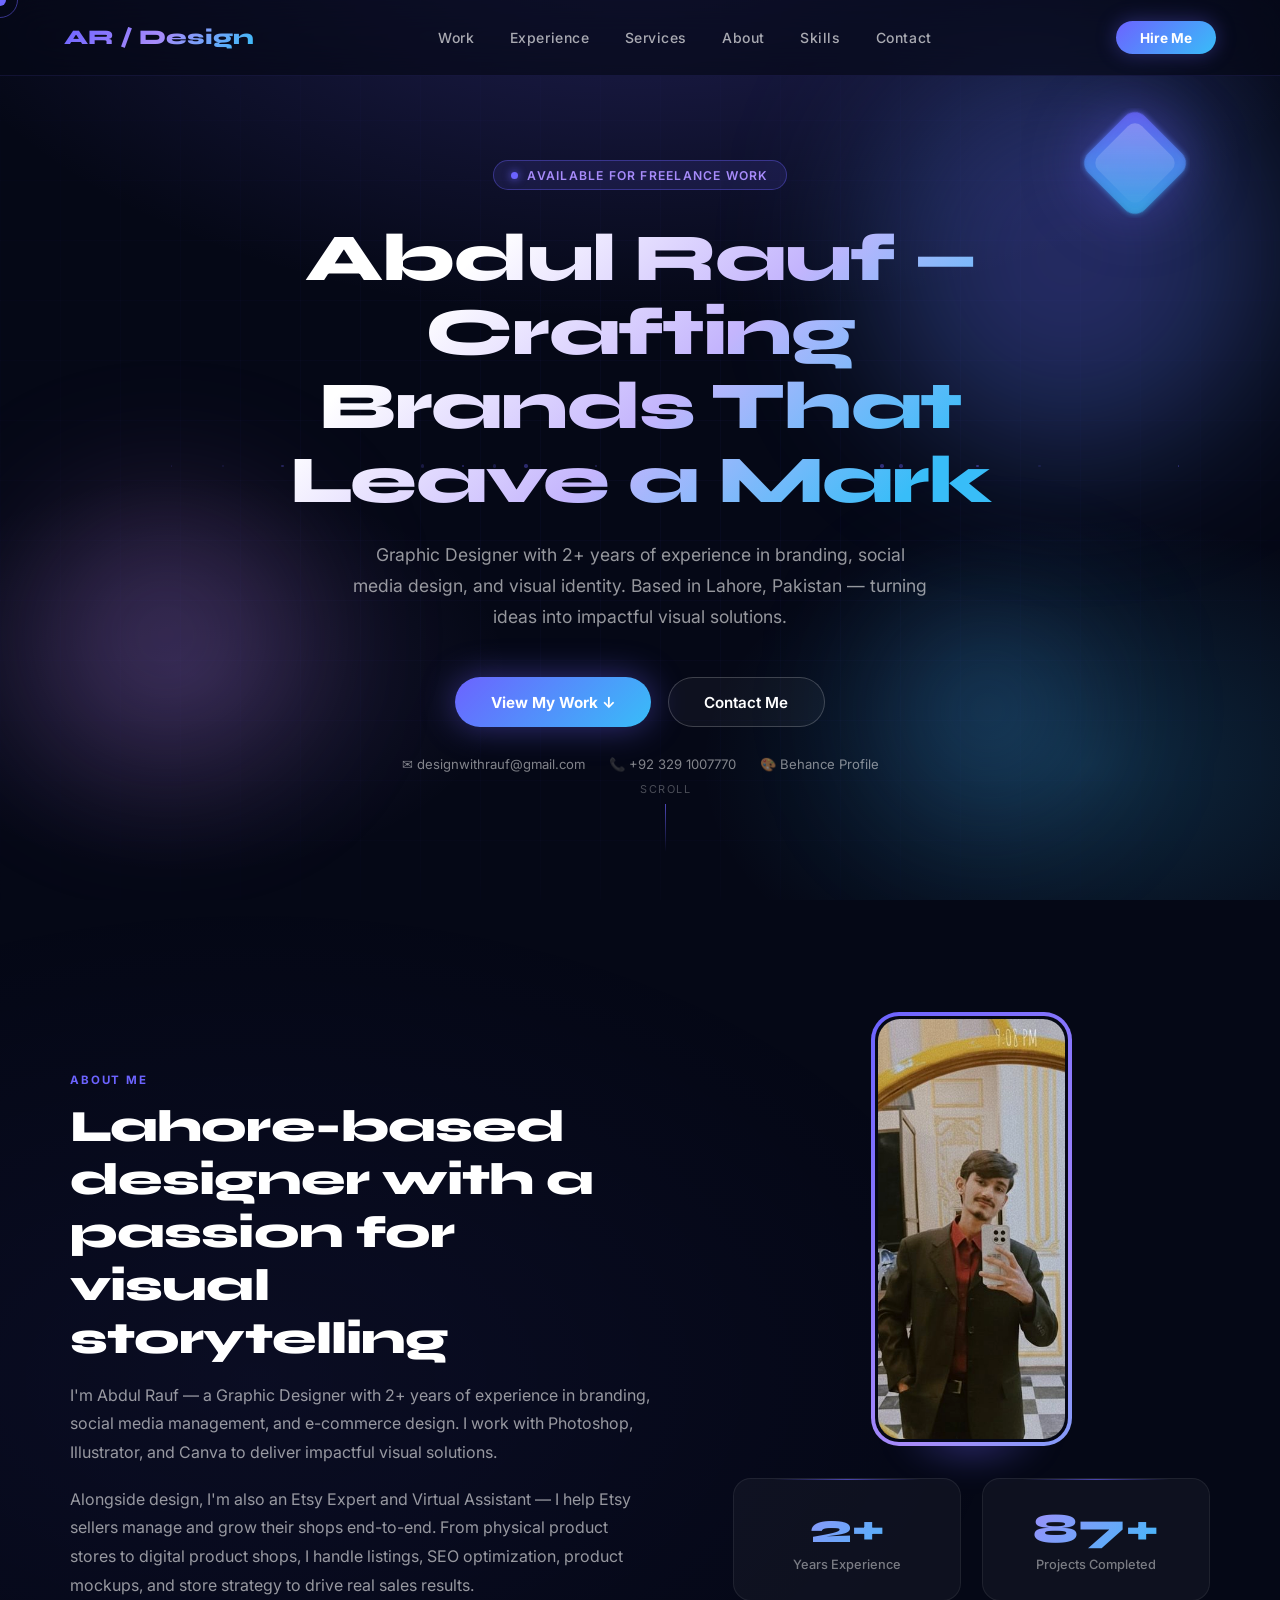
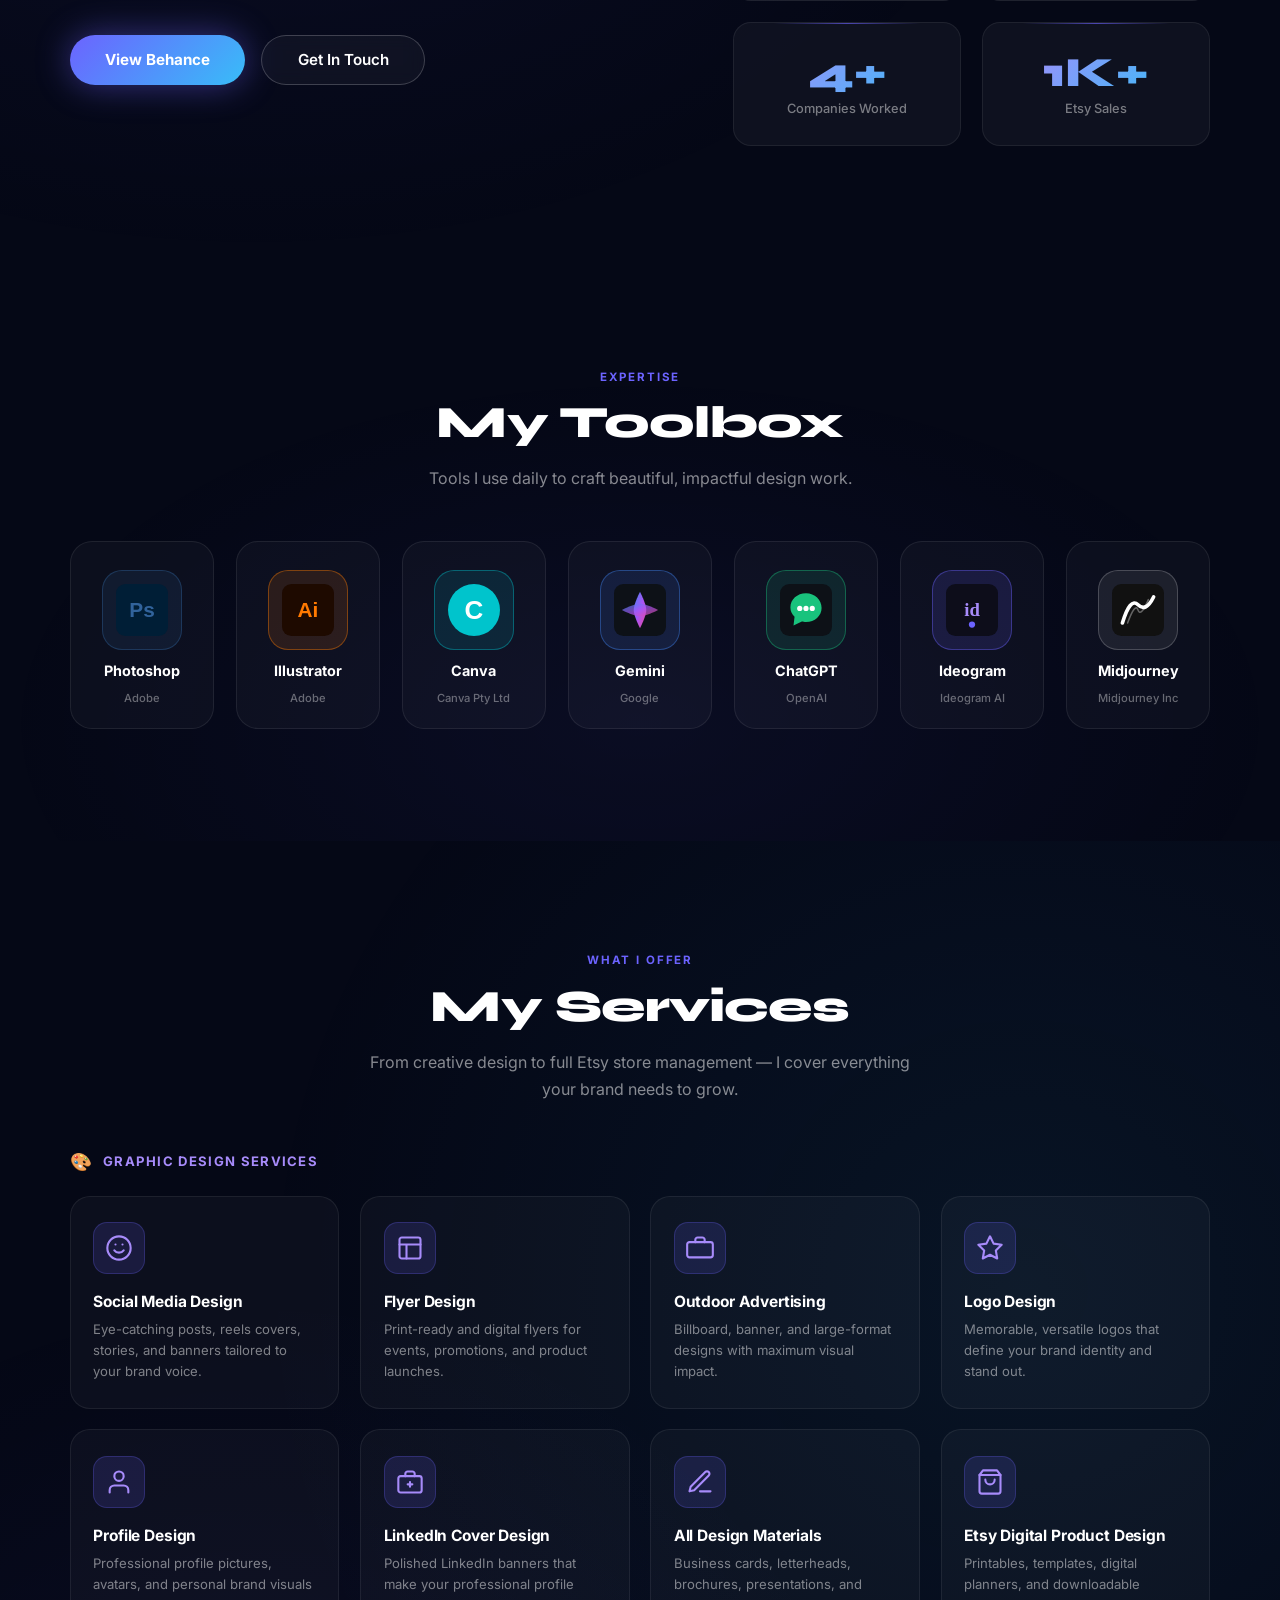
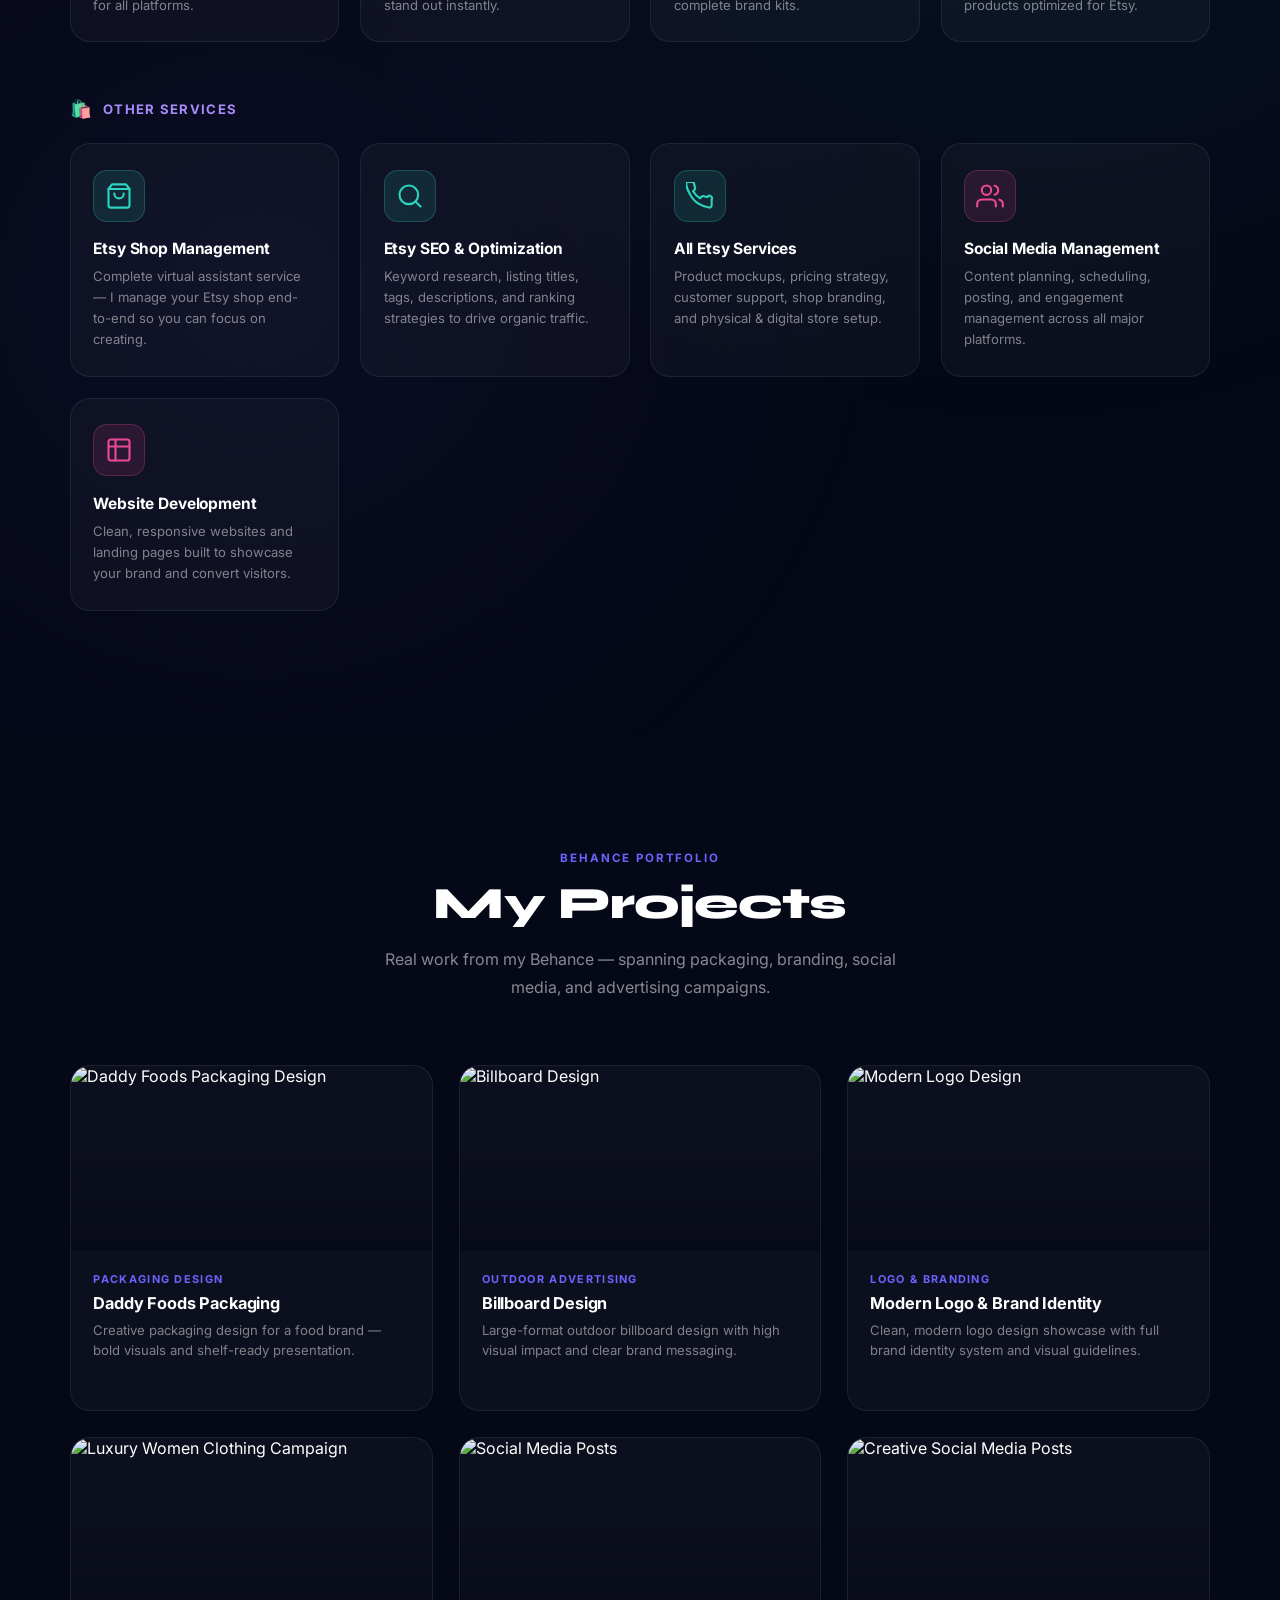
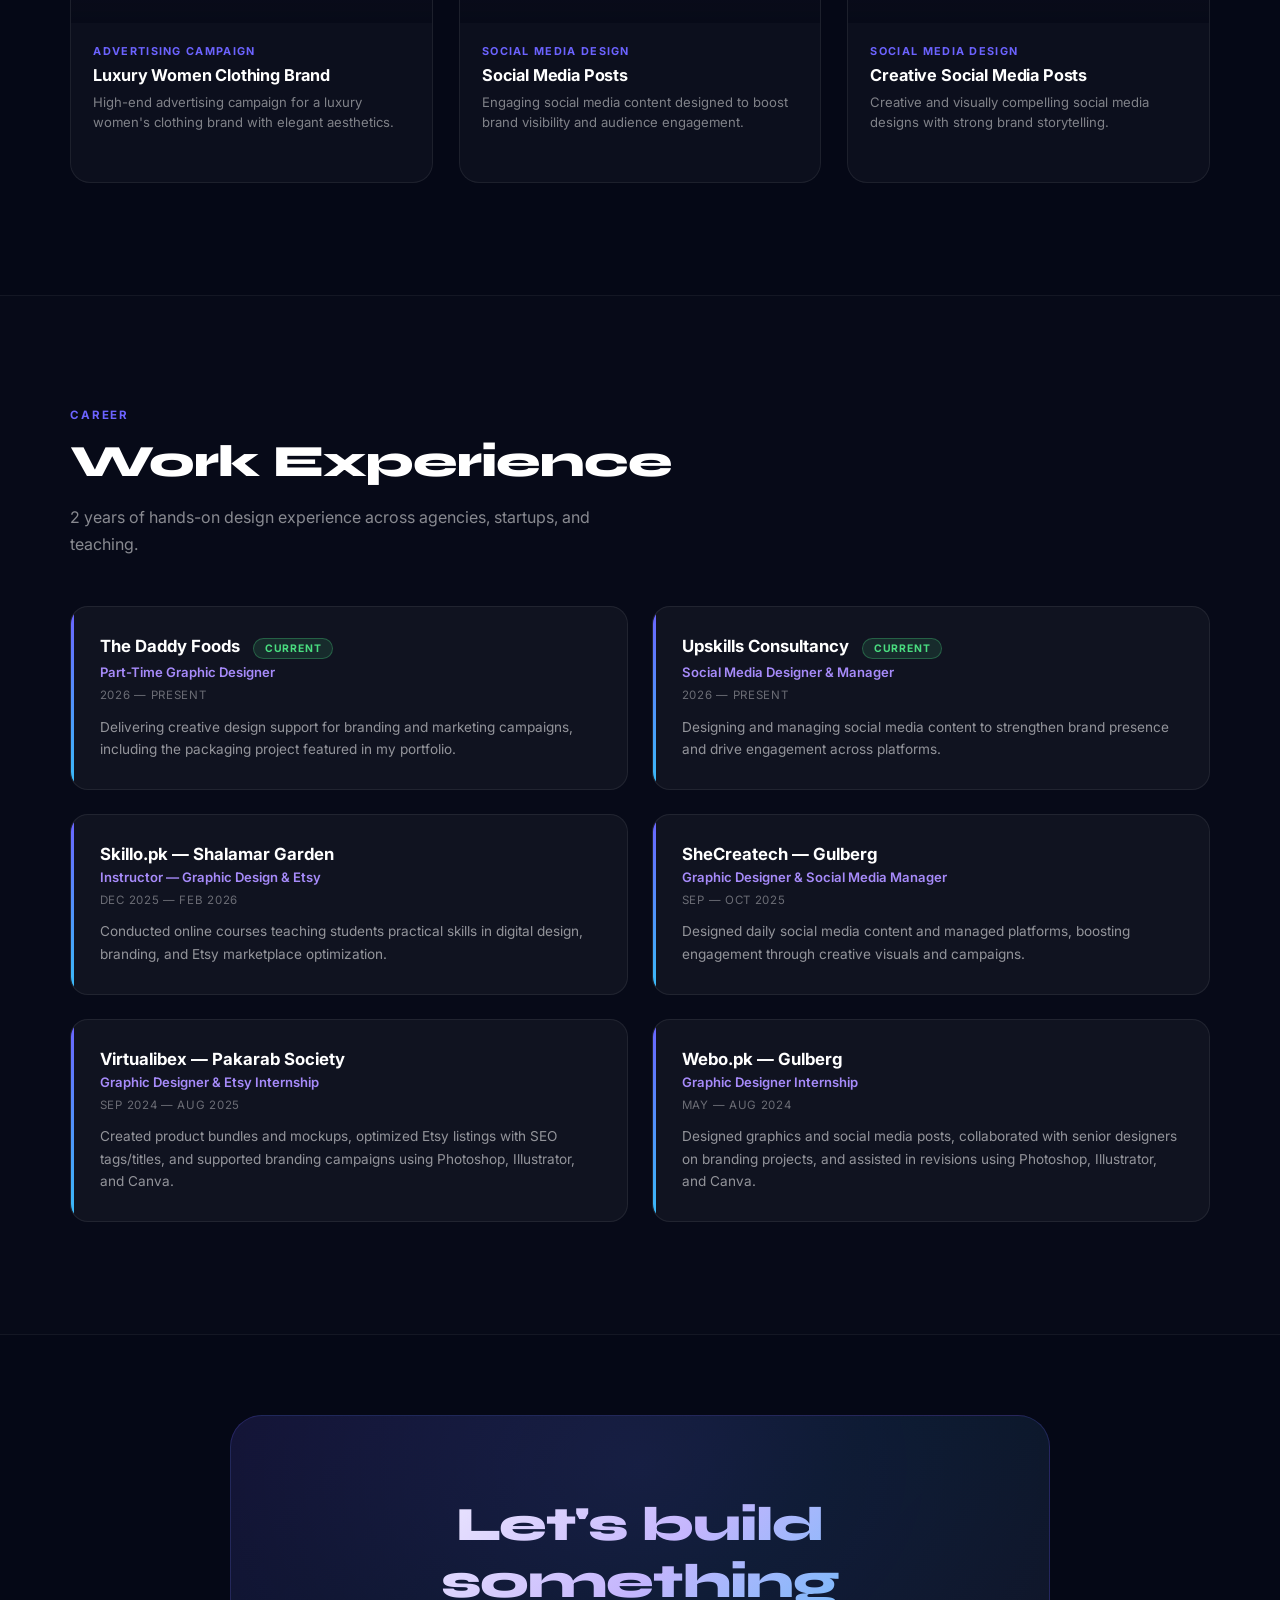
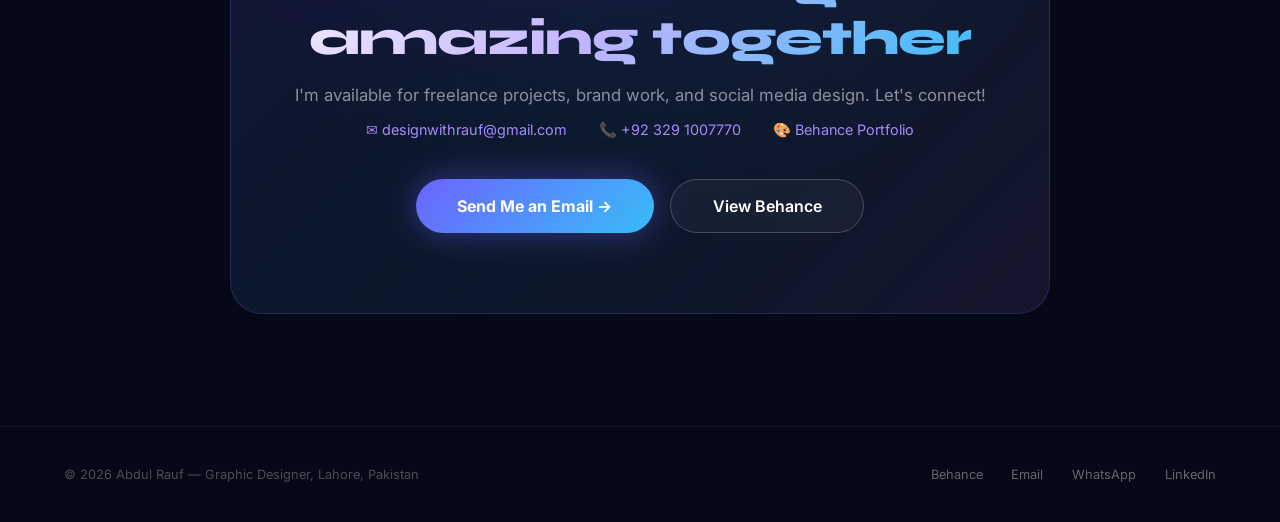
==== commit 81547776: "Rename index.html.html to index.html" ====
--- a/index.html
+++ b/index.html
@@ -319,322 +319,6 @@
   <div class="scroll-hint"><span>SCROLL</span><div class="scroll-line"></div></div>
 </section>
 
-<!-- PROJECTS from Behance -->
-<section id="projects">
-  <div class="container">
-    <div class="projects-header">
-      <div class="section-label reveal">Behance Portfolio</div>
-      <h2 class="section-title reveal reveal-delay-1">My Projects</h2>
-      <p class="section-sub reveal reveal-delay-2">Real work from my Behance — spanning packaging, branding, social media, and advertising campaigns.</p>
-    </div>
-    <div class="projects-grid">
-
-      <div class="proj-card reveal reveal-delay-1">
-        <div class="proj-img">
-          <img src="https://mir-s3-cdn-cf.behance.net/projects/404/8e0ad9248574801.Y3JvcCw3ODEsNjExLDAsMTM1.png" alt="Daddy Foods Packaging Design" loading="lazy"/>
-          <div class="proj-img-overlay"></div>
-        </div>
-        <div class="proj-body">
-          <div class="proj-cat">Packaging Design</div>
-          <div class="proj-title">Daddy Foods Packaging</div>
-          <div class="proj-desc">Creative packaging design for a food brand — bold visuals and shelf-ready presentation.</div>
-          <a class="proj-link" href="https://www.behance.net/gallery/248574801/Daddy-foods-Packaging-design" target="_blank">View on Behance →</a>
-        </div>
-      </div>
-
-      <div class="proj-card reveal reveal-delay-2">
-        <div class="proj-img">
-          <img src="https://mir-s3-cdn-cf.behance.net/projects/404/86fcab248571699.Y3JvcCw4OTQsNzAwLDEwOCww.png" alt="Billboard Design" loading="lazy"/>
-          <div class="proj-img-overlay"></div>
-        </div>
-        <div class="proj-body">
-          <div class="proj-cat">Outdoor Advertising</div>
-          <div class="proj-title">Billboard Design</div>
-          <div class="proj-desc">Large-format outdoor billboard design with high visual impact and clear brand messaging.</div>
-          <a class="proj-link" href="https://www.behance.net/gallery/248571699/Bilboard-design" target="_blank">View on Behance →</a>
-        </div>
-      </div>
-
-      <div class="proj-card reveal reveal-delay-3">
-        <div class="proj-img">
-          <img src="https://mir-s3-cdn-cf.behance.net/projects/404/35e030248257603.Y3JvcCw5NzgsNzY1LDIxLDEyOA.png" alt="Modern Logo Design" loading="lazy"/>
-          <div class="proj-img-overlay"></div>
-        </div>
-        <div class="proj-body">
-          <div class="proj-cat">Logo & Branding</div>
-          <div class="proj-title">Modern Logo & Brand Identity</div>
-          <div class="proj-desc">Clean, modern logo design showcase with full brand identity system and visual guidelines.</div>
-          <a class="proj-link" href="https://www.behance.net/gallery/248257603/Modern-Logo-Design-Brand-Identity-Showcase" target="_blank">View on Behance →</a>
-        </div>
-      </div>
-
-      <div class="proj-card reveal reveal-delay-1">
-        <div class="proj-img">
-          <img src="https://mir-s3-cdn-cf.behance.net/projects/404/ed3364248236275.Y3JvcCwxMjU0LDk4MCwwLDEzNg.png" alt="Luxury Women Clothing Campaign" loading="lazy"/>
-          <div class="proj-img-overlay"></div>
-        </div>
-        <div class="proj-body">
-          <div class="proj-cat">Advertising Campaign</div>
-          <div class="proj-title">Luxury Women Clothing Brand</div>
-          <div class="proj-desc">High-end advertising campaign for a luxury women's clothing brand with elegant aesthetics.</div>
-          <a class="proj-link" href="https://www.behance.net/gallery/248236275/Luxury-Women-Clothing-Brand-Advertising-Campaign" target="_blank">View on Behance →</a>
-        </div>
-      </div>
-
-      <div class="proj-card reveal reveal-delay-2">
-        <div class="proj-img">
-          <img src="https://mir-s3-cdn-cf.behance.net/projects/404/960ae8248103391.Y3JvcCwxMDI0LDgwMCwwLDExMQ.png" alt="Social Media Posts" loading="lazy"/>
-          <div class="proj-img-overlay"></div>
-        </div>
-        <div class="proj-body">
-          <div class="proj-cat">Social Media Design</div>
-          <div class="proj-title">Social Media Posts</div>
-          <div class="proj-desc">Engaging social media content designed to boost brand visibility and audience engagement.</div>
-          <a class="proj-link" href="https://www.behance.net/gallery/248103391/Social-media-posts" target="_blank">View on Behance →</a>
-        </div>
-      </div>
-
-      <div class="proj-card reveal reveal-delay-3">
-        <div class="proj-img">
-          <img src="https://mir-s3-cdn-cf.behance.net/projects/404/aaa9e6246608613.Y3JvcCw5OTksNzgyLDAsMTI4.png" alt="Creative Social Media Posts" loading="lazy"/>
-          <div class="proj-img-overlay"></div>
-        </div>
-        <div class="proj-body">
-          <div class="proj-cat">Social Media Design</div>
-          <div class="proj-title">Creative Social Media Posts</div>
-          <div class="proj-desc">Creative and visually compelling social media designs with strong brand storytelling.</div>
-          <a class="proj-link" href="https://www.behance.net/gallery/246608613/Creative-Social-Media-posts" target="_blank">View on Behance →</a>
-        </div>
-      </div>
-
-    </div>
-  </div>
-</section>
-
-<!-- FEATURED WORK -->
-<section id="featured">
-  <div class="container">
-    <div class="section-label reveal">Spotlight</div>
-    <h2 class="section-title reveal reveal-delay-1">Featured Work</h2>
-    <p class="section-sub reveal reveal-delay-2">Highlighted projects that showcase the depth of my design craft.</p>
-    <div class="featured-grid">
-      <div class="feat-card big reveal">
-        <div class="feat-bg fb-1"></div>
-        <div class="feat-inner">
-          <div class="feat-label">★ Most Viewed</div>
-          <img class="feat-img-preview" src="https://mir-s3-cdn-cf.behance.net/projects/404/35e030248257603.Y3JvcCw5NzgsNzY1LDIxLDEyOA.png" alt="Logo Design"/>
-          <div class="feat-title">Modern Logo Design & Brand Identity Showcase</div>
-          <div class="feat-desc">A comprehensive brand identity project showcasing clean, modern logo design with complete visual guidelines. This project received the most views on my Behance profile — demonstrating strong client appeal in the branding space.</div>
-          <div class="feat-tags"><span class="tag">Adobe Illustrator</span><span class="tag">Branding</span><span class="tag">Visual Identity</span><span class="tag">Logo Design</span></div>
-        </div>
-      </div>
-      <div class="feat-card reveal reveal-delay-1">
-        <div class="feat-bg fb-2"></div>
-        <div class="feat-inner">
-          <div class="feat-label">Packaging</div>
-          <img class="feat-img-preview" src="https://mir-s3-cdn-cf.behance.net/projects/404/8e0ad9248574801.Y3JvcCw3ODEsNjExLDAsMTM1.png" alt="Daddy Foods"/>
-          <div class="feat-title">Daddy Foods Packaging Design</div>
-          <div class="feat-desc">Bold, shelf-ready packaging for a food brand. Designed while working as part-time graphic designer at The Daddy Foods.</div>
-          <div class="feat-tags"><span class="tag">Photoshop</span><span class="tag">Packaging</span></div>
-        </div>
-      </div>
-      <div class="feat-card reveal reveal-delay-2">
-        <div class="feat-bg fb-3"></div>
-        <div class="feat-inner">
-          <div class="feat-label">Campaign</div>
-          <img class="feat-img-preview" src="https://mir-s3-cdn-cf.behance.net/projects/404/ed3364248236275.Y3JvcCwxMjU0LDk4MCwwLDEzNg.png" alt="Luxury Campaign"/>
-          <div class="feat-title">Luxury Women Clothing Campaign</div>
-          <div class="feat-desc">High-fashion advertising campaign with elegant visual direction, luxury color palette, and editorial-grade design.</div>
-          <div class="feat-tags"><span class="tag">Photoshop</span><span class="tag">Advertising</span></div>
-        </div>
-      </div>
-    </div>
-  </div>
-</section>
-
-<!-- EXPERIENCE -->
-<section id="experience">
-  <div class="container">
-    <div class="section-label reveal">Career</div>
-    <h2 class="section-title reveal reveal-delay-1">Work Experience</h2>
-    <p class="section-sub reveal reveal-delay-2">2 years of hands-on design experience across agencies, startups, and teaching.</p>
-    <div class="exp-grid">
-
-      <div class="exp-card reveal reveal-delay-1">
-        <div class="exp-company">The Daddy Foods <span class="current-badge">Current</span></div>
-        <div class="exp-role">Part-Time Graphic Designer</div>
-        <div class="exp-date">2026 — Present</div>
-        <div class="exp-desc">Delivering creative design support for branding and marketing campaigns, including the packaging project featured in my portfolio.</div>
-      </div>
-
-      <div class="exp-card reveal reveal-delay-2">
-        <div class="exp-company">Upskills Consultancy <span class="current-badge">Current</span></div>
-        <div class="exp-role">Social Media Designer & Manager</div>
-        <div class="exp-date">2026 — Present</div>
-        <div class="exp-desc">Designing and managing social media content to strengthen brand presence and drive engagement across platforms.</div>
-      </div>
-
-      <div class="exp-card reveal reveal-delay-1">
-        <div class="exp-company">Skillo.pk — Shalamar Garden</div>
-        <div class="exp-role">Instructor — Graphic Design & Etsy</div>
-        <div class="exp-date">Dec 2025 — Feb 2026</div>
-        <div class="exp-desc">Conducted online courses teaching students practical skills in digital design, branding, and Etsy marketplace optimization.</div>
-      </div>
-
-      <div class="exp-card reveal reveal-delay-2">
-        <div class="exp-company">SheCreatech — Gulberg</div>
-        <div class="exp-role">Graphic Designer & Social Media Manager</div>
-        <div class="exp-date">Sep — Oct 2025</div>
-        <div class="exp-desc">Designed daily social media content and managed platforms, boosting engagement through creative visuals and campaigns.</div>
-      </div>
-
-      <div class="exp-card reveal reveal-delay-3">
-        <div class="exp-company">Virtualibex — Pakarab Society</div>
-        <div class="exp-role">Graphic Designer & Etsy Internship</div>
-        <div class="exp-date">Sep 2024 — Aug 2025</div>
-        <div class="exp-desc">Created product bundles and mockups, optimized Etsy listings with SEO tags/titles, and supported branding campaigns using Photoshop, Illustrator, and Canva.</div>
-      </div>
-
-      <div class="exp-card reveal reveal-delay-4">
-        <div class="exp-company">Webo.pk — Gulberg</div>
-        <div class="exp-role">Graphic Designer Internship</div>
-        <div class="exp-date">May — Aug 2024</div>
-        <div class="exp-desc">Designed graphics and social media posts, collaborated with senior designers on branding projects, and assisted in revisions using Photoshop, Illustrator, and Canva.</div>
-      </div>
-
-    </div>
-  </div>
-</section>
-
-<!-- SERVICES -->
-<section id="services">
-  <div class="container">
-    <div class="services-header reveal">
-      <div class="section-label">What I Offer</div>
-      <h2 class="section-title reveal reveal-delay-1">My Services</h2>
-      <p class="section-sub reveal reveal-delay-2">From creative design to full Etsy store management — I cover everything your brand needs to grow.</p>
-    </div>
-
-    <div class="services-category-label reveal reveal-delay-2">
-      <span class="svc-cat-icon">🎨</span> Graphic Design Services
-    </div>
-    <div class="services-grid reveal reveal-delay-3">
-
-      <div class="svc-card">
-        <div class="svc-icon-wrap">
-          <svg width="28" height="28" viewBox="0 0 24 24" fill="none" stroke="currentColor" stroke-width="1.8" stroke-linecap="round" stroke-linejoin="round"><circle cx="12" cy="12" r="10"/><path d="M8 14s1.5 2 4 2 4-2 4-2"/><line x1="9" y1="9" x2="9.01" y2="9"/><line x1="15" y1="9" x2="15.01" y2="9"/></svg>
-        </div>
-        <div class="svc-title">Social Media Design</div>
-        <div class="svc-desc">Eye-catching posts, reels covers, stories, and banners tailored to your brand voice.</div>
-      </div>
-
-      <div class="svc-card">
-        <div class="svc-icon-wrap">
-          <svg width="28" height="28" viewBox="0 0 24 24" fill="none" stroke="currentColor" stroke-width="1.8" stroke-linecap="round" stroke-linejoin="round"><rect x="3" y="3" width="18" height="18" rx="2"/><path d="M3 9h18M9 21V9"/></svg>
-        </div>
-        <div class="svc-title">Flyer Design</div>
-        <div class="svc-desc">Print-ready and digital flyers for events, promotions, and product launches.</div>
-      </div>
-
-      <div class="svc-card">
-        <div class="svc-icon-wrap">
-          <svg width="28" height="28" viewBox="0 0 24 24" fill="none" stroke="currentColor" stroke-width="1.8" stroke-linecap="round" stroke-linejoin="round"><rect x="1" y="7" width="22" height="13" rx="2"/><path d="M16 7V5a2 2 0 0 0-2-2h-4a2 2 0 0 0-2 2v2"/></svg>
-        </div>
-        <div class="svc-title">Outdoor Advertising</div>
-        <div class="svc-desc">Billboard, banner, and large-format designs with maximum visual impact.</div>
-      </div>
-
-      <div class="svc-card">
-        <div class="svc-icon-wrap">
-          <svg width="28" height="28" viewBox="0 0 24 24" fill="none" stroke="currentColor" stroke-width="1.8" stroke-linecap="round" stroke-linejoin="round"><polygon points="12 2 15.09 8.26 22 9.27 17 14.14 18.18 21.02 12 17.77 5.82 21.02 7 14.14 2 9.27 8.91 8.26 12 2"/></svg>
-        </div>
-        <div class="svc-title">Logo Design</div>
-        <div class="svc-desc">Memorable, versatile logos that define your brand identity and stand out.</div>
-      </div>
-
-      <div class="svc-card">
-        <div class="svc-icon-wrap">
-          <svg width="28" height="28" viewBox="0 0 24 24" fill="none" stroke="currentColor" stroke-width="1.8" stroke-linecap="round" stroke-linejoin="round"><path d="M20 21v-2a4 4 0 0 0-4-4H8a4 4 0 0 0-4 4v2"/><circle cx="12" cy="7" r="4"/></svg>
-        </div>
-        <div class="svc-title">Profile Design</div>
-        <div class="svc-desc">Professional profile pictures, avatars, and personal brand visuals for all platforms.</div>
-      </div>
-
-      <div class="svc-card">
-        <div class="svc-icon-wrap">
-          <svg width="28" height="28" viewBox="0 0 24 24" fill="none" stroke="currentColor" stroke-width="1.8" stroke-linecap="round" stroke-linejoin="round"><rect x="2" y="7" width="20" height="14" rx="2"/><path d="M16 7V5a2 2 0 0 0-2-2h-4a2 2 0 0 0-2 2v2"/><line x1="12" y1="12" x2="12" y2="16"/><line x1="10" y1="14" x2="14" y2="14"/></svg>
-        </div>
-        <div class="svc-title">LinkedIn Cover Design</div>
-        <div class="svc-desc">Polished LinkedIn banners that make your professional profile stand out instantly.</div>
-      </div>
-
-      <div class="svc-card">
-        <div class="svc-icon-wrap">
-          <svg width="28" height="28" viewBox="0 0 24 24" fill="none" stroke="currentColor" stroke-width="1.8" stroke-linecap="round" stroke-linejoin="round"><path d="M12 20h9"/><path d="M16.5 3.5a2.121 2.121 0 0 1 3 3L7 19l-4 1 1-4L16.5 3.5z"/></svg>
-        </div>
-        <div class="svc-title">All Design Materials</div>
-        <div class="svc-desc">Business cards, letterheads, brochures, presentations, and complete brand kits.</div>
-      </div>
-
-      <div class="svc-card">
-        <div class="svc-icon-wrap">
-          <svg width="28" height="28" viewBox="0 0 24 24" fill="none" stroke="currentColor" stroke-width="1.8" stroke-linecap="round" stroke-linejoin="round"><path d="M6 2L3 6v14a2 2 0 002 2h14a2 2 0 002-2V6l-3-4z"/><line x1="3" y1="6" x2="21" y2="6"/><path d="M16 10a4 4 0 01-8 0"/></svg>
-        </div>
-        <div class="svc-title">Etsy Digital Product Design</div>
-        <div class="svc-desc">Printables, templates, digital planners, and downloadable products optimized for Etsy.</div>
-      </div>
-
-    </div>
-
-    <div class="services-category-label reveal reveal-delay-1" style="margin-top:3.5rem;">
-      <span class="svc-cat-icon">🛍️</span> Other Services
-    </div>
-    <div class="services-grid reveal reveal-delay-2">
-
-      <div class="svc-card svc-other">
-        <div class="svc-icon-wrap svc-icon-teal">
-          <svg width="28" height="28" viewBox="0 0 24 24" fill="none" stroke="currentColor" stroke-width="1.8" stroke-linecap="round" stroke-linejoin="round"><path d="M6 2L3 6v14a2 2 0 002 2h14a2 2 0 002-2V6l-3-4z"/><line x1="3" y1="6" x2="21" y2="6"/><path d="M16 10a4 4 0 01-8 0"/></svg>
-        </div>
-        <div class="svc-title">Etsy Shop Management</div>
-        <div class="svc-desc">Complete virtual assistant service — I manage your Etsy shop end-to-end so you can focus on creating.</div>
-      </div>
-
-      <div class="svc-card svc-other">
-        <div class="svc-icon-wrap svc-icon-teal">
-          <svg width="28" height="28" viewBox="0 0 24 24" fill="none" stroke="currentColor" stroke-width="1.8" stroke-linecap="round" stroke-linejoin="round"><circle cx="11" cy="11" r="8"/><line x1="21" y1="21" x2="16.65" y2="16.65"/></svg>
-        </div>
-        <div class="svc-title">Etsy SEO & Optimization</div>
-        <div class="svc-desc">Keyword research, listing titles, tags, descriptions, and ranking strategies to drive organic traffic.</div>
-      </div>
-
-      <div class="svc-card svc-other">
-        <div class="svc-icon-wrap svc-icon-teal">
-          <svg width="28" height="28" viewBox="0 0 24 24" fill="none" stroke="currentColor" stroke-width="1.8" stroke-linecap="round" stroke-linejoin="round"><path d="M22 16.92v3a2 2 0 01-2.18 2 19.79 19.79 0 01-8.63-3.07A19.5 19.5 0 013.07 9.8 19.79 19.79 0 01.04 1.18 2 2 0 012 0h3a2 2 0 012 1.72c.127.96.361 1.903.7 2.81a2 2 0 01-.45 2.11L6.09 7.91a16 16 0 006 6l1.27-1.27a2 2 0 012.11-.45c.907.339 1.85.573 2.81.7A2 2 0 0122 14.92v2z"/></svg>
-        </div>
-        <div class="svc-title">All Etsy Services</div>
-        <div class="svc-desc">Product mockups, pricing strategy, customer support, shop branding, and physical & digital store setup.</div>
-      </div>
-
-      <div class="svc-card svc-other">
-        <div class="svc-icon-wrap svc-icon-pink">
-          <svg width="28" height="28" viewBox="0 0 24 24" fill="none" stroke="currentColor" stroke-width="1.8" stroke-linecap="round" stroke-linejoin="round"><path d="M17 21v-2a4 4 0 00-4-4H5a4 4 0 00-4 4v2"/><circle cx="9" cy="7" r="4"/><path d="M23 21v-2a4 4 0 00-3-3.87"/><path d="M16 3.13a4 4 0 010 7.75"/></svg>
-        </div>
-        <div class="svc-title">Social Media Management</div>
-        <div class="svc-desc">Content planning, scheduling, posting, and engagement management across all major platforms.</div>
-      </div>
-
-      <div class="svc-card svc-other">
-        <div class="svc-icon-wrap svc-icon-pink">
-          <svg width="28" height="28" viewBox="0 0 24 24" fill="none" stroke="currentColor" stroke-width="1.8" stroke-linecap="round" stroke-linejoin="round"><rect x="3" y="3" width="18" height="18" rx="2"/><path d="M3 9h18M9 3v18"/></svg>
-        </div>
-        <div class="svc-title">Website Development</div>
-        <div class="svc-desc">Clean, responsive websites and landing pages built to showcase your brand and convert visitors.</div>
-      </div>
-
-    </div>
-  </div>
-</section>
-
 <!-- ABOUT + STATS -->
 <section id="about">
   <div class="container">
@@ -787,6 +471,284 @@
         </div>
         <div class="tool-name">Midjourney</div>
         <div class="tool-maker">Midjourney Inc</div>
+      </div>
+
+    </div>
+  </div>
+</section>
+
+<!-- SERVICES -->
+<section id="services">
+  <div class="container">
+    <div class="services-header reveal">
+      <div class="section-label">What I Offer</div>
+      <h2 class="section-title reveal reveal-delay-1">My Services</h2>
+      <p class="section-sub reveal reveal-delay-2">From creative design to full Etsy store management — I cover everything your brand needs to grow.</p>
+    </div>
+
+    <div class="services-category-label reveal reveal-delay-2">
+      <span class="svc-cat-icon">🎨</span> Graphic Design Services
+    </div>
+    <div class="services-grid reveal reveal-delay-3">
+
+      <div class="svc-card">
+        <div class="svc-icon-wrap">
+          <svg width="28" height="28" viewBox="0 0 24 24" fill="none" stroke="currentColor" stroke-width="1.8" stroke-linecap="round" stroke-linejoin="round"><circle cx="12" cy="12" r="10"/><path d="M8 14s1.5 2 4 2 4-2 4-2"/><line x1="9" y1="9" x2="9.01" y2="9"/><line x1="15" y1="9" x2="15.01" y2="9"/></svg>
+        </div>
+        <div class="svc-title">Social Media Design</div>
+        <div class="svc-desc">Eye-catching posts, reels covers, stories, and banners tailored to your brand voice.</div>
+      </div>
+
+      <div class="svc-card">
+        <div class="svc-icon-wrap">
+          <svg width="28" height="28" viewBox="0 0 24 24" fill="none" stroke="currentColor" stroke-width="1.8" stroke-linecap="round" stroke-linejoin="round"><rect x="3" y="3" width="18" height="18" rx="2"/><path d="M3 9h18M9 21V9"/></svg>
+        </div>
+        <div class="svc-title">Flyer Design</div>
+        <div class="svc-desc">Print-ready and digital flyers for events, promotions, and product launches.</div>
+      </div>
+
+      <div class="svc-card">
+        <div class="svc-icon-wrap">
+          <svg width="28" height="28" viewBox="0 0 24 24" fill="none" stroke="currentColor" stroke-width="1.8" stroke-linecap="round" stroke-linejoin="round"><rect x="1" y="7" width="22" height="13" rx="2"/><path d="M16 7V5a2 2 0 0 0-2-2h-4a2 2 0 0 0-2 2v2"/></svg>
+        </div>
+        <div class="svc-title">Outdoor Advertising</div>
+        <div class="svc-desc">Billboard, banner, and large-format designs with maximum visual impact.</div>
+      </div>
+
+      <div class="svc-card">
+        <div class="svc-icon-wrap">
+          <svg width="28" height="28" viewBox="0 0 24 24" fill="none" stroke="currentColor" stroke-width="1.8" stroke-linecap="round" stroke-linejoin="round"><polygon points="12 2 15.09 8.26 22 9.27 17 14.14 18.18 21.02 12 17.77 5.82 21.02 7 14.14 2 9.27 8.91 8.26 12 2"/></svg>
+        </div>
+        <div class="svc-title">Logo Design</div>
+        <div class="svc-desc">Memorable, versatile logos that define your brand identity and stand out.</div>
+      </div>
+
+      <div class="svc-card">
+        <div class="svc-icon-wrap">
+          <svg width="28" height="28" viewBox="0 0 24 24" fill="none" stroke="currentColor" stroke-width="1.8" stroke-linecap="round" stroke-linejoin="round"><path d="M20 21v-2a4 4 0 0 0-4-4H8a4 4 0 0 0-4 4v2"/><circle cx="12" cy="7" r="4"/></svg>
+        </div>
+        <div class="svc-title">Profile Design</div>
+        <div class="svc-desc">Professional profile pictures, avatars, and personal brand visuals for all platforms.</div>
+      </div>
+
+      <div class="svc-card">
+        <div class="svc-icon-wrap">
+          <svg width="28" height="28" viewBox="0 0 24 24" fill="none" stroke="currentColor" stroke-width="1.8" stroke-linecap="round" stroke-linejoin="round"><rect x="2" y="7" width="20" height="14" rx="2"/><path d="M16 7V5a2 2 0 0 0-2-2h-4a2 2 0 0 0-2 2v2"/><line x1="12" y1="12" x2="12" y2="16"/><line x1="10" y1="14" x2="14" y2="14"/></svg>
+        </div>
+        <div class="svc-title">LinkedIn Cover Design</div>
+        <div class="svc-desc">Polished LinkedIn banners that make your professional profile stand out instantly.</div>
+      </div>
+
+      <div class="svc-card">
+        <div class="svc-icon-wrap">
+          <svg width="28" height="28" viewBox="0 0 24 24" fill="none" stroke="currentColor" stroke-width="1.8" stroke-linecap="round" stroke-linejoin="round"><path d="M12 20h9"/><path d="M16.5 3.5a2.121 2.121 0 0 1 3 3L7 19l-4 1 1-4L16.5 3.5z"/></svg>
+        </div>
+        <div class="svc-title">All Design Materials</div>
+        <div class="svc-desc">Business cards, letterheads, brochures, presentations, and complete brand kits.</div>
+      </div>
+
+      <div class="svc-card">
+        <div class="svc-icon-wrap">
+          <svg width="28" height="28" viewBox="0 0 24 24" fill="none" stroke="currentColor" stroke-width="1.8" stroke-linecap="round" stroke-linejoin="round"><path d="M6 2L3 6v14a2 2 0 002 2h14a2 2 0 002-2V6l-3-4z"/><line x1="3" y1="6" x2="21" y2="6"/><path d="M16 10a4 4 0 01-8 0"/></svg>
+        </div>
+        <div class="svc-title">Etsy Digital Product Design</div>
+        <div class="svc-desc">Printables, templates, digital planners, and downloadable products optimized for Etsy.</div>
+      </div>
+
+    </div>
+
+    <div class="services-category-label reveal reveal-delay-1" style="margin-top:3.5rem;">
+      <span class="svc-cat-icon">🛍️</span> Other Services
+    </div>
+    <div class="services-grid reveal reveal-delay-2">
+
+      <div class="svc-card svc-other">
+        <div class="svc-icon-wrap svc-icon-teal">
+          <svg width="28" height="28" viewBox="0 0 24 24" fill="none" stroke="currentColor" stroke-width="1.8" stroke-linecap="round" stroke-linejoin="round"><path d="M6 2L3 6v14a2 2 0 002 2h14a2 2 0 002-2V6l-3-4z"/><line x1="3" y1="6" x2="21" y2="6"/><path d="M16 10a4 4 0 01-8 0"/></svg>
+        </div>
+        <div class="svc-title">Etsy Shop Management</div>
+        <div class="svc-desc">Complete virtual assistant service — I manage your Etsy shop end-to-end so you can focus on creating.</div>
+      </div>
+
+      <div class="svc-card svc-other">
+        <div class="svc-icon-wrap svc-icon-teal">
+          <svg width="28" height="28" viewBox="0 0 24 24" fill="none" stroke="currentColor" stroke-width="1.8" stroke-linecap="round" stroke-linejoin="round"><circle cx="11" cy="11" r="8"/><line x1="21" y1="21" x2="16.65" y2="16.65"/></svg>
+        </div>
+        <div class="svc-title">Etsy SEO & Optimization</div>
+        <div class="svc-desc">Keyword research, listing titles, tags, descriptions, and ranking strategies to drive organic traffic.</div>
+      </div>
+
+      <div class="svc-card svc-other">
+        <div class="svc-icon-wrap svc-icon-teal">
+          <svg width="28" height="28" viewBox="0 0 24 24" fill="none" stroke="currentColor" stroke-width="1.8" stroke-linecap="round" stroke-linejoin="round"><path d="M22 16.92v3a2 2 0 01-2.18 2 19.79 19.79 0 01-8.63-3.07A19.5 19.5 0 013.07 9.8 19.79 19.79 0 01.04 1.18 2 2 0 012 0h3a2 2 0 012 1.72c.127.96.361 1.903.7 2.81a2 2 0 01-.45 2.11L6.09 7.91a16 16 0 006 6l1.27-1.27a2 2 0 012.11-.45c.907.339 1.85.573 2.81.7A2 2 0 0122 14.92v2z"/></svg>
+        </div>
+        <div class="svc-title">All Etsy Services</div>
+        <div class="svc-desc">Product mockups, pricing strategy, customer support, shop branding, and physical & digital store setup.</div>
+      </div>
+
+      <div class="svc-card svc-other">
+        <div class="svc-icon-wrap svc-icon-pink">
+          <svg width="28" height="28" viewBox="0 0 24 24" fill="none" stroke="currentColor" stroke-width="1.8" stroke-linecap="round" stroke-linejoin="round"><path d="M17 21v-2a4 4 0 00-4-4H5a4 4 0 00-4 4v2"/><circle cx="9" cy="7" r="4"/><path d="M23 21v-2a4 4 0 00-3-3.87"/><path d="M16 3.13a4 4 0 010 7.75"/></svg>
+        </div>
+        <div class="svc-title">Social Media Management</div>
+        <div class="svc-desc">Content planning, scheduling, posting, and engagement management across all major platforms.</div>
+      </div>
+
+      <div class="svc-card svc-other">
+        <div class="svc-icon-wrap svc-icon-pink">
+          <svg width="28" height="28" viewBox="0 0 24 24" fill="none" stroke="currentColor" stroke-width="1.8" stroke-linecap="round" stroke-linejoin="round"><rect x="3" y="3" width="18" height="18" rx="2"/><path d="M3 9h18M9 3v18"/></svg>
+        </div>
+        <div class="svc-title">Website Development</div>
+        <div class="svc-desc">Clean, responsive websites and landing pages built to showcase your brand and convert visitors.</div>
+      </div>
+
+    </div>
+  </div>
+</section>
+
+<!-- PROJECTS from Behance -->
+<section id="projects">
+  <div class="container">
+    <div class="projects-header">
+      <div class="section-label reveal">Behance Portfolio</div>
+      <h2 class="section-title reveal reveal-delay-1">My Projects</h2>
+      <p class="section-sub reveal reveal-delay-2">Real work from my Behance — spanning packaging, branding, social media, and advertising campaigns.</p>
+    </div>
+    <div class="projects-grid">
+
+      <div class="proj-card reveal reveal-delay-1">
+        <div class="proj-img">
+          <img src="https://mir-s3-cdn-cf.behance.net/projects/404/8e0ad9248574801.Y3JvcCw3ODEsNjExLDAsMTM1.png" alt="Daddy Foods Packaging Design" loading="lazy"/>
+          <div class="proj-img-overlay"></div>
+        </div>
+        <div class="proj-body">
+          <div class="proj-cat">Packaging Design</div>
+          <div class="proj-title">Daddy Foods Packaging</div>
+          <div class="proj-desc">Creative packaging design for a food brand — bold visuals and shelf-ready presentation.</div>
+          <a class="proj-link" href="https://www.behance.net/gallery/248574801/Daddy-foods-Packaging-design" target="_blank">View on Behance →</a>
+        </div>
+      </div>
+
+      <div class="proj-card reveal reveal-delay-2">
+        <div class="proj-img">
+          <img src="https://mir-s3-cdn-cf.behance.net/projects/404/86fcab248571699.Y3JvcCw4OTQsNzAwLDEwOCww.png" alt="Billboard Design" loading="lazy"/>
+          <div class="proj-img-overlay"></div>
+        </div>
+        <div class="proj-body">
+          <div class="proj-cat">Outdoor Advertising</div>
+          <div class="proj-title">Billboard Design</div>
+          <div class="proj-desc">Large-format outdoor billboard design with high visual impact and clear brand messaging.</div>
+          <a class="proj-link" href="https://www.behance.net/gallery/248571699/Bilboard-design" target="_blank">View on Behance →</a>
+        </div>
+      </div>
+
+      <div class="proj-card reveal reveal-delay-3">
+        <div class="proj-img">
+          <img src="https://mir-s3-cdn-cf.behance.net/projects/404/35e030248257603.Y3JvcCw5NzgsNzY1LDIxLDEyOA.png" alt="Modern Logo Design" loading="lazy"/>
+          <div class="proj-img-overlay"></div>
+        </div>
+        <div class="proj-body">
+          <div class="proj-cat">Logo & Branding</div>
+          <div class="proj-title">Modern Logo & Brand Identity</div>
+          <div class="proj-desc">Clean, modern logo design showcase with full brand identity system and visual guidelines.</div>
+          <a class="proj-link" href="https://www.behance.net/gallery/248257603/Modern-Logo-Design-Brand-Identity-Showcase" target="_blank">View on Behance →</a>
+        </div>
+      </div>
+
+      <div class="proj-card reveal reveal-delay-1">
+        <div class="proj-img">
+          <img src="https://mir-s3-cdn-cf.behance.net/projects/404/ed3364248236275.Y3JvcCwxMjU0LDk4MCwwLDEzNg.png" alt="Luxury Women Clothing Campaign" loading="lazy"/>
+          <div class="proj-img-overlay"></div>
+        </div>
+        <div class="proj-body">
+          <div class="proj-cat">Advertising Campaign</div>
+          <div class="proj-title">Luxury Women Clothing Brand</div>
+          <div class="proj-desc">High-end advertising campaign for a luxury women's clothing brand with elegant aesthetics.</div>
+          <a class="proj-link" href="https://www.behance.net/gallery/248236275/Luxury-Women-Clothing-Brand-Advertising-Campaign" target="_blank">View on Behance →</a>
+        </div>
+      </div>
+
+      <div class="proj-card reveal reveal-delay-2">
+        <div class="proj-img">
+          <img src="https://mir-s3-cdn-cf.behance.net/projects/404/960ae8248103391.Y3JvcCwxMDI0LDgwMCwwLDExMQ.png" alt="Social Media Posts" loading="lazy"/>
+          <div class="proj-img-overlay"></div>
+        </div>
+        <div class="proj-body">
+          <div class="proj-cat">Social Media Design</div>
+          <div class="proj-title">Social Media Posts</div>
+          <div class="proj-desc">Engaging social media content designed to boost brand visibility and audience engagement.</div>
+          <a class="proj-link" href="https://www.behance.net/gallery/248103391/Social-media-posts" target="_blank">View on Behance →</a>
+        </div>
+      </div>
+
+      <div class="proj-card reveal reveal-delay-3">
+        <div class="proj-img">
+          <img src="https://mir-s3-cdn-cf.behance.net/projects/404/aaa9e6246608613.Y3JvcCw5OTksNzgyLDAsMTI4.png" alt="Creative Social Media Posts" loading="lazy"/>
+          <div class="proj-img-overlay"></div>
+        </div>
+        <div class="proj-body">
+          <div class="proj-cat">Social Media Design</div>
+          <div class="proj-title">Creative Social Media Posts</div>
+          <div class="proj-desc">Creative and visually compelling social media designs with strong brand storytelling.</div>
+          <a class="proj-link" href="https://www.behance.net/gallery/246608613/Creative-Social-Media-posts" target="_blank">View on Behance →</a>
+        </div>
+      </div>
+
+    </div>
+  </div>
+</section>
+
+<!-- EXPERIENCE -->
+
+
+<!-- EXPERIENCE -->
+<section id="experience">
+  <div class="container">
+    <div class="section-label reveal">Career</div>
+    <h2 class="section-title reveal reveal-delay-1">Work Experience</h2>
+    <p class="section-sub reveal reveal-delay-2">2 years of hands-on design experience across agencies, startups, and teaching.</p>
+    <div class="exp-grid">
+
+      <div class="exp-card reveal reveal-delay-1">
+        <div class="exp-company">The Daddy Foods <span class="current-badge">Current</span></div>
+        <div class="exp-role">Part-Time Graphic Designer</div>
+        <div class="exp-date">2026 — Present</div>
+        <div class="exp-desc">Delivering creative design support for branding and marketing campaigns, including the packaging project featured in my portfolio.</div>
+      </div>
+
+      <div class="exp-card reveal reveal-delay-2">
+        <div class="exp-company">Upskills Consultancy <span class="current-badge">Current</span></div>
+        <div class="exp-role">Social Media Designer & Manager</div>
+        <div class="exp-date">2026 — Present</div>
+        <div class="exp-desc">Designing and managing social media content to strengthen brand presence and drive engagement across platforms.</div>
+      </div>
+
+      <div class="exp-card reveal reveal-delay-1">
+        <div class="exp-company">Skillo.pk — Shalamar Garden</div>
+        <div class="exp-role">Instructor — Graphic Design & Etsy</div>
+        <div class="exp-date">Dec 2025 — Feb 2026</div>
+        <div class="exp-desc">Conducted online courses teaching students practical skills in digital design, branding, and Etsy marketplace optimization.</div>
+      </div>
+
+      <div class="exp-card reveal reveal-delay-2">
+        <div class="exp-company">SheCreatech — Gulberg</div>
+        <div class="exp-role">Graphic Designer & Social Media Manager</div>
+        <div class="exp-date">Sep — Oct 2025</div>
+        <div class="exp-desc">Designed daily social media content and managed platforms, boosting engagement through creative visuals and campaigns.</div>
+      </div>
+
+      <div class="exp-card reveal reveal-delay-3">
+        <div class="exp-company">Virtualibex — Pakarab Society</div>
+        <div class="exp-role">Graphic Designer & Etsy Internship</div>
+        <div class="exp-date">Sep 2024 — Aug 2025</div>
+        <div class="exp-desc">Created product bundles and mockups, optimized Etsy listings with SEO tags/titles, and supported branding campaigns using Photoshop, Illustrator, and Canva.</div>
+      </div>
+
+      <div class="exp-card reveal reveal-delay-4">
+        <div class="exp-company">Webo.pk — Gulberg</div>
+        <div class="exp-role">Graphic Designer Internship</div>
+        <div class="exp-date">May — Aug 2024</div>
+        <div class="exp-desc">Designed graphics and social media posts, collaborated with senior designers on branding projects, and assisted in revisions using Photoshop, Illustrator, and Canva.</div>
       </div>
 
     </div>
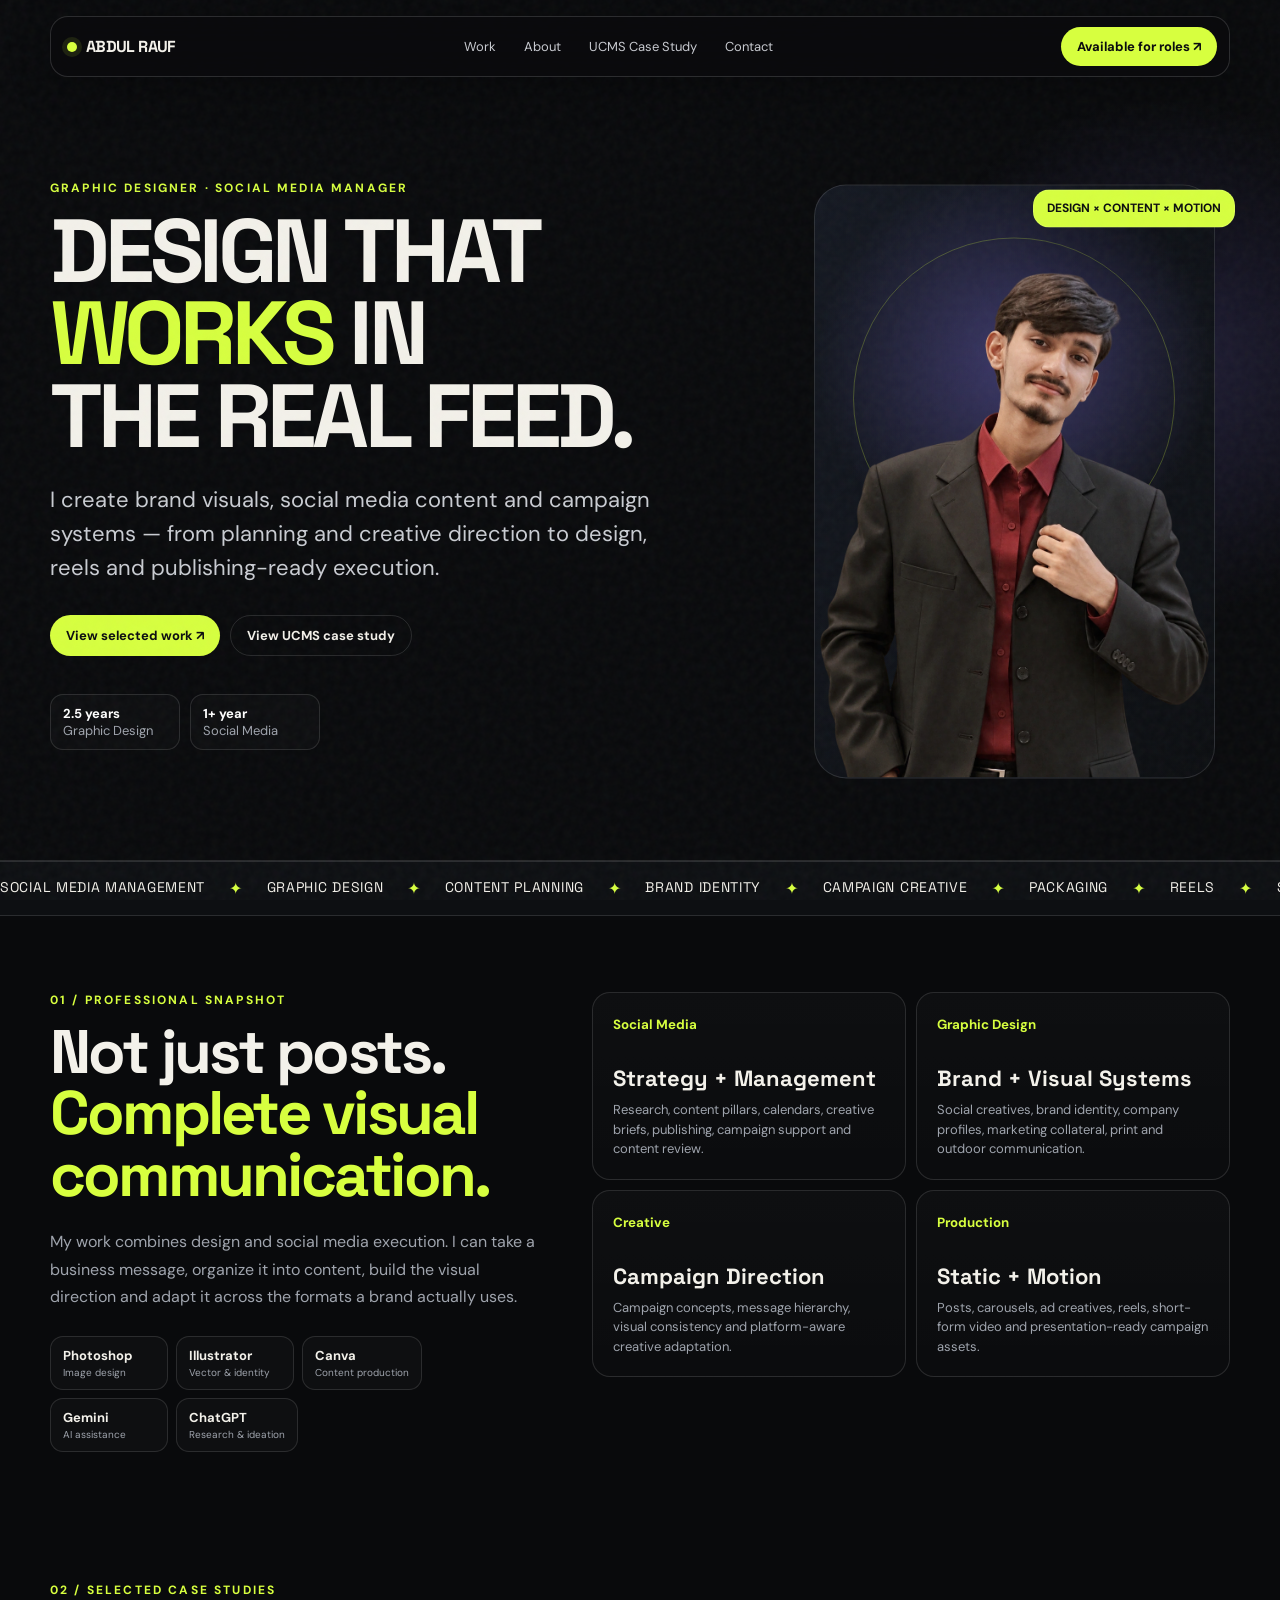
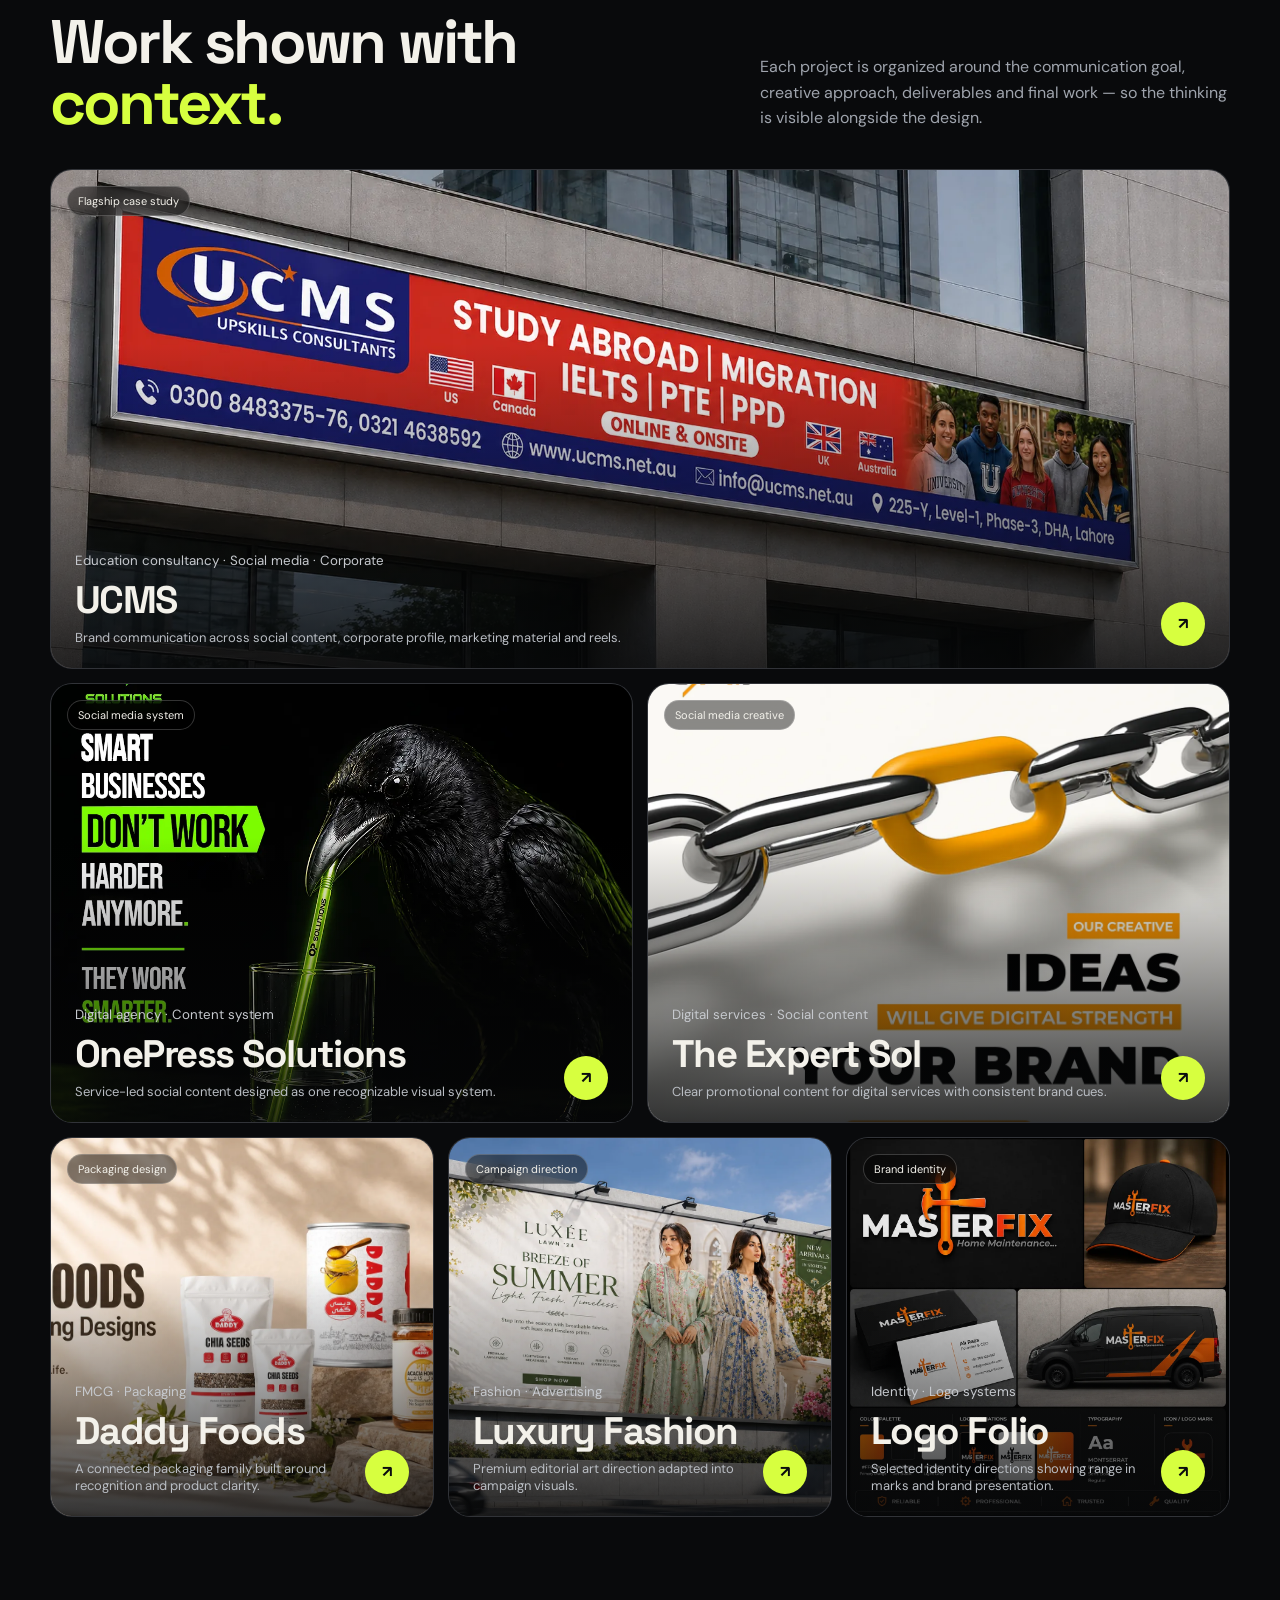
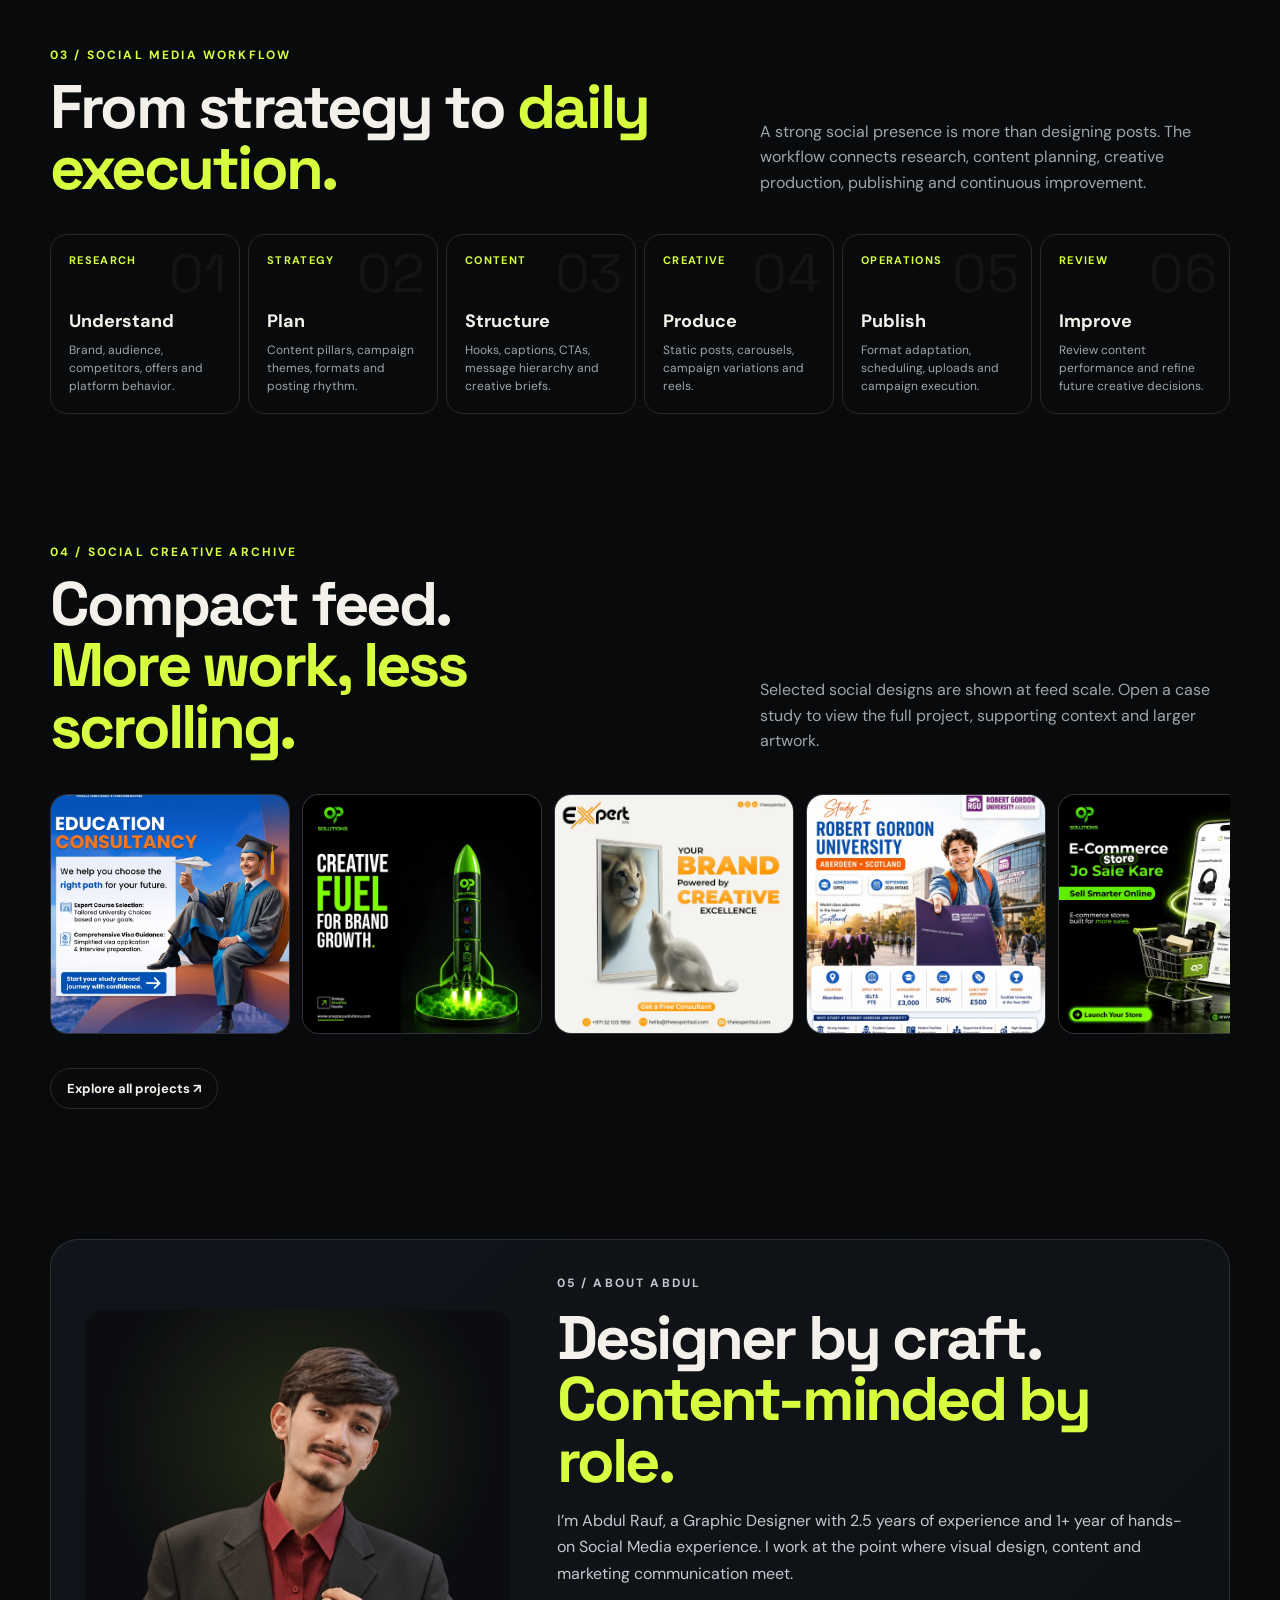
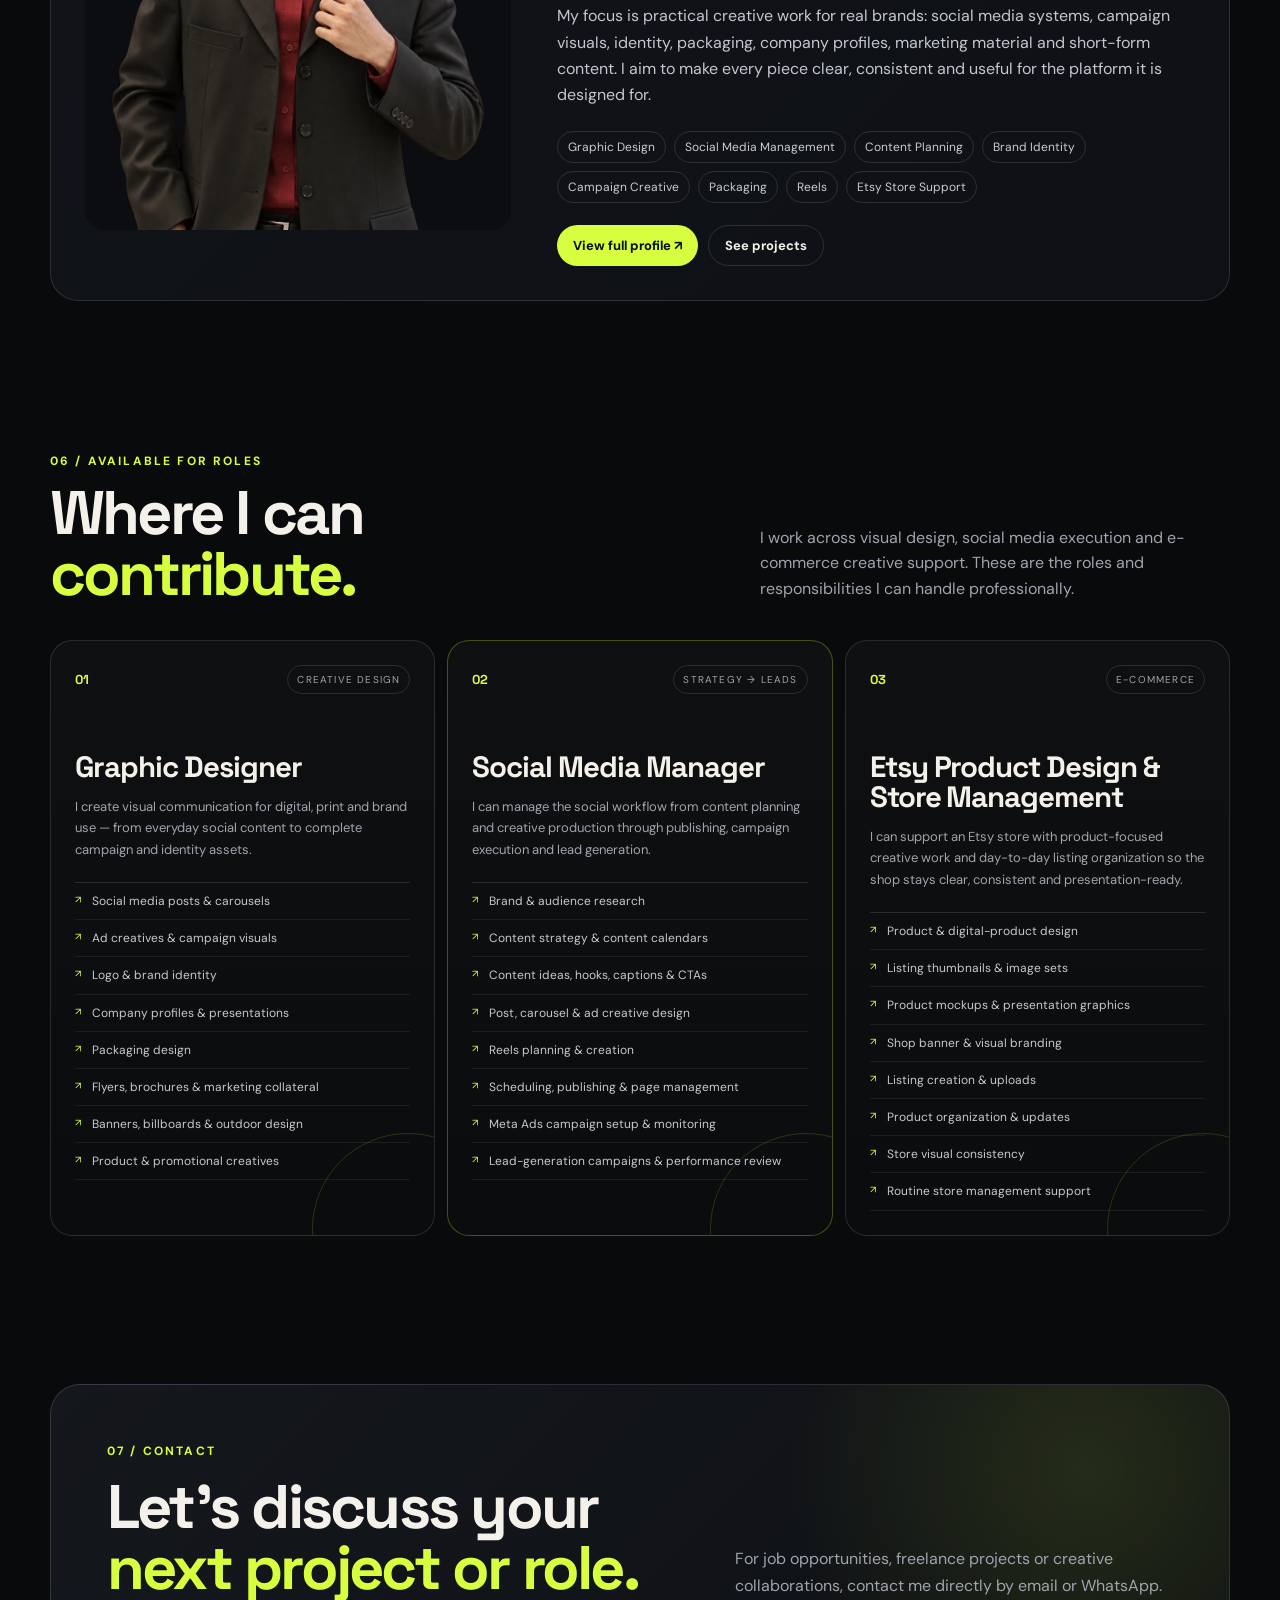
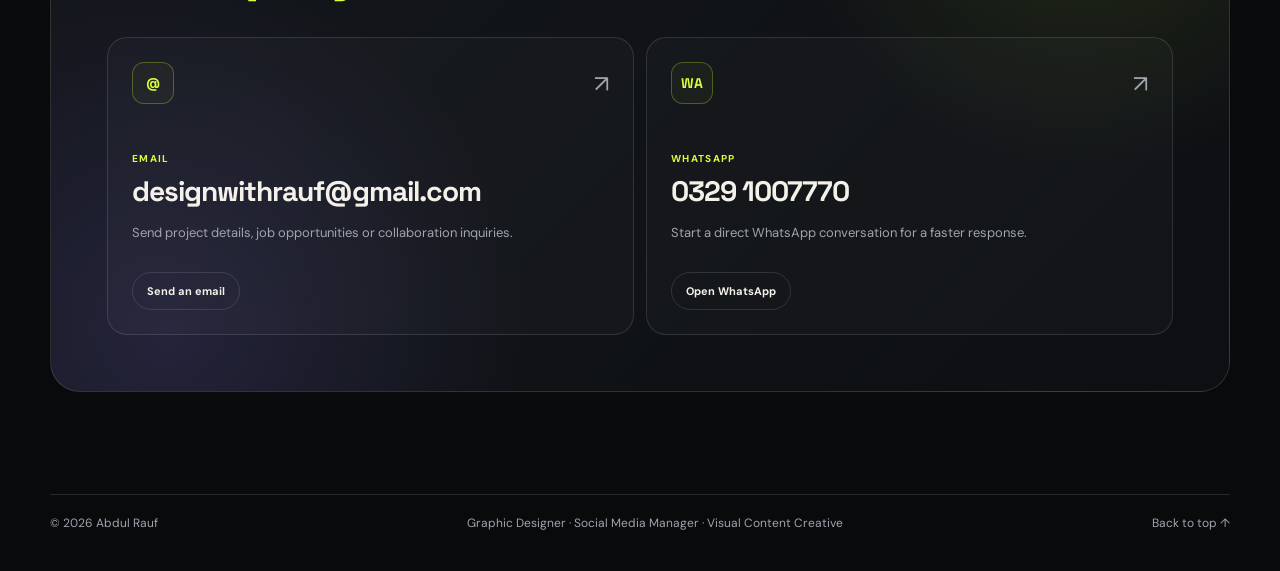
==== commit 371fc6c7: "Update professional portfolio website" ====
--- a/index.html
+++ b/index.html
@@ -1,852 +1,147 @@
-<!DOCTYPE html>
-<html lang="en">
-<head>
-<meta charset="UTF-8"/>
-<meta name="viewport" content="width=device-width, initial-scale=1.0"/>
-<title>Abdul Rauf — Graphic Designer</title>
-<link href="https://fonts.googleapis.com/css2?family=Inter:wght@300;400;500;600;700;800;900&family=Syne:wght@700;800&display=swap" rel="stylesheet"/>
-<style>
-*,*::before,*::after{margin:0;padding:0;box-sizing:border-box;}
-html{scroll-behavior:smooth;}
-body{font-family:'Inter',sans-serif;background:#050816;color:#fff;overflow-x:hidden;cursor:none;}
-::-webkit-scrollbar{width:4px;}
-::-webkit-scrollbar-track{background:#0a0f2e;}
-::-webkit-scrollbar-thumb{background:linear-gradient(180deg,#6c63ff,#38bdf8);border-radius:4px;}
-
-/* CURSOR */
-#cursor{position:fixed;top:0;left:0;pointer-events:none;z-index:9999;width:12px;height:12px;background:#6c63ff;border-radius:50%;transform:translate(-50%,-50%);transition:width .2s,height .2s,background .2s;mix-blend-mode:screen;}
-#cursor-ring{position:fixed;top:0;left:0;pointer-events:none;z-index:9998;width:36px;height:36px;border:1.5px solid rgba(108,99,255,.5);border-radius:50%;transform:translate(-50%,-50%);transition:width .15s,height .15s,opacity .2s;}
-#mouse-glow{position:fixed;pointer-events:none;z-index:0;width:500px;height:500px;border-radius:50%;background:radial-gradient(circle,rgba(108,99,255,.07) 0%,transparent 70%);transform:translate(-50%,-50%);transition:left .2s ease-out,top .2s ease-out;}
-
-/* NAV */
-nav{position:fixed;top:0;left:0;right:0;z-index:100;display:flex;justify-content:space-between;align-items:center;padding:1.3rem 4rem;backdrop-filter:blur(20px);-webkit-backdrop-filter:blur(20px);background:rgba(5,8,22,.65);border-bottom:1px solid rgba(108,99,255,.12);transition:padding .3s;}
-nav.scrolled{padding:.9rem 4rem;}
-.logo{font-family:'Syne',sans-serif;font-size:1.3rem;font-weight:800;background:linear-gradient(135deg,#6c63ff,#a78bfa,#38bdf8);-webkit-background-clip:text;-webkit-text-fill-color:transparent;}
-.nav-links{display:flex;gap:2.2rem;}
-.nav-links a{color:rgba(255,255,255,.65);text-decoration:none;font-size:.875rem;letter-spacing:.04em;font-weight:500;transition:color .25s;position:relative;}
-.nav-links a::after{content:'';position:absolute;bottom:-4px;left:0;width:0;height:1px;background:#6c63ff;transition:width .3s;}
-.nav-links a:hover{color:#fff;}
-.nav-links a:hover::after{width:100%;}
-.nav-cta{background:linear-gradient(135deg,#6c63ff,#38bdf8);border:none;color:#fff;padding:.55rem 1.5rem;border-radius:50px;font-size:.85rem;font-weight:700;cursor:pointer;box-shadow:0 0 20px rgba(108,99,255,.35);transition:box-shadow .3s,transform .2s;font-family:'Inter',sans-serif;}
-.nav-cta:hover{box-shadow:0 0 35px rgba(108,99,255,.6);transform:translateY(-1px);}
-
-/* HERO */
-.hero{min-height:100vh;display:flex;align-items:center;justify-content:center;position:relative;overflow:hidden;padding:7rem 4rem 5rem;text-align:center;}
-.hero-bg{position:absolute;inset:0;background:radial-gradient(ellipse 90% 70% at 50% -10%,rgba(108,99,255,.28) 0%,transparent 65%),radial-gradient(ellipse 55% 50% at 85% 85%,rgba(56,189,248,.18) 0%,transparent 55%),radial-gradient(ellipse 45% 40% at 15% 75%,rgba(167,139,250,.12) 0%,transparent 55%),#050816;}
-.grid-lines{position:absolute;inset:0;background-image:linear-gradient(rgba(108,99,255,.04) 1px,transparent 1px),linear-gradient(90deg,rgba(108,99,255,.04) 1px,transparent 1px);background-size:60px 60px;mask-image:radial-gradient(ellipse 80% 80% at 50% 50%,black,transparent);}
-.orb{position:absolute;border-radius:50%;filter:blur(70px);animation:floatOrb 7s ease-in-out infinite;}
-.orb1{width:420px;height:420px;top:5%;right:0;background:radial-gradient(circle,rgba(108,99,255,.38),rgba(56,189,248,.18));animation-delay:0s;}
-.orb2{width:280px;height:280px;top:55%;left:2%;background:radial-gradient(circle,rgba(167,139,250,.28),rgba(236,72,153,.12));animation-delay:2.5s;}
-.orb3{width:200px;height:200px;bottom:10%;right:15%;background:radial-gradient(circle,rgba(56,189,248,.3),rgba(99,102,241,.15));animation-delay:5s;}
-@keyframes floatOrb{0%,100%{transform:translateY(0) scale(1);}50%{transform:translateY(-30px) scale(1.06);}}
-
-.diamond-wrap{position:absolute;top:12%;right:7%;animation:diamondFloat 6s ease-in-out infinite;filter:drop-shadow(0 0 30px rgba(108,99,255,.5));}
-@keyframes diamondFloat{0%,100%{transform:translateY(0) rotate(0deg);}50%{transform:translateY(-20px) rotate(10deg);}}
-
-.particle{position:absolute;border-radius:50%;background:rgba(108,99,255,.6);animation:particleDrift linear infinite;}
-@keyframes particleDrift{0%{transform:translateY(100vh) rotate(0deg);opacity:0;}10%{opacity:1;}90%{opacity:1;}100%{transform:translateY(-100px) rotate(360deg);opacity:0;}}
-
-.hero-content{position:relative;z-index:2;max-width:820px;}
-.badge{display:inline-flex;align-items:center;gap:9px;background:rgba(108,99,255,.12);border:1px solid rgba(108,99,255,.38);color:#a78bfa;padding:.4rem 1.1rem;border-radius:50px;font-size:.76rem;letter-spacing:.1em;text-transform:uppercase;font-weight:600;margin-bottom:2rem;animation:fadeUp .7s ease .2s both;}
-.badge-dot{width:7px;height:7px;background:#6c63ff;border-radius:50%;box-shadow:0 0 8px #6c63ff;animation:badgePulse 2s ease-in-out infinite;}
-@keyframes badgePulse{0%,100%{transform:scale(1);opacity:1;}50%{transform:scale(1.6);opacity:.5;}}
-h1{font-family:'Syne',sans-serif;font-size:clamp(2.4rem,5.5vw,4.2rem);font-weight:800;line-height:1.1;letter-spacing:-.02em;margin-bottom:1.4rem;background:linear-gradient(135deg,#ffffff 25%,#c4b5fd 55%,#38bdf8 85%);-webkit-background-clip:text;-webkit-text-fill-color:transparent;animation:fadeUp .7s ease .35s both;}
-.hero-sub{color:rgba(255,255,255,.58);font-size:1.1rem;line-height:1.75;max-width:580px;margin:0 auto 2.8rem;animation:fadeUp .7s ease .5s both;}
-.hero-btns{display:flex;gap:1.1rem;justify-content:center;flex-wrap:wrap;animation:fadeUp .7s ease .65s both;}
-.hero-contact{display:flex;gap:1.5rem;justify-content:center;margin-top:1.8rem;flex-wrap:wrap;animation:fadeUp .7s ease .8s both;}
-.hero-contact a{color:rgba(255,255,255,.5);font-size:.82rem;text-decoration:none;display:flex;align-items:center;gap:6px;transition:color .2s;}
-.hero-contact a:hover{color:#a78bfa;}
-@keyframes fadeUp{from{opacity:0;transform:translateY(22px);}to{opacity:1;transform:translateY(0);}}
-
-.btn-primary{background:linear-gradient(135deg,#6c63ff,#38bdf8);color:#fff;padding:.9rem 2.2rem;border-radius:50px;font-weight:700;font-size:.95rem;border:none;cursor:pointer;box-shadow:0 0 35px rgba(108,99,255,.45);transition:transform .2s,box-shadow .2s;font-family:'Inter',sans-serif;}
-.btn-primary:hover{transform:translateY(-3px);box-shadow:0 0 55px rgba(108,99,255,.7);}
-.btn-outline{background:rgba(255,255,255,.04);color:#fff;padding:.9rem 2.2rem;border-radius:50px;font-weight:600;font-size:.95rem;border:1px solid rgba(255,255,255,.2);cursor:pointer;backdrop-filter:blur(8px);transition:border-color .25s,background .25s,transform .2s;font-family:'Inter',sans-serif;}
-.btn-outline:hover{border-color:#6c63ff;background:rgba(108,99,255,.1);transform:translateY(-2px);}
-
-.scroll-hint{position:absolute;bottom:3rem;left:50%;transform:translateX(-50%);display:flex;flex-direction:column;align-items:center;gap:8px;color:rgba(255,255,255,.28);font-size:.68rem;letter-spacing:.14em;animation:fadeUp 1s ease 1.2s both;}
-.scroll-line{width:1px;height:48px;background:linear-gradient(to bottom,rgba(108,99,255,.7),transparent);animation:scrollPulse 2.2s ease infinite;}
-@keyframes scrollPulse{0%,100%{opacity:.3;transform:scaleY(1);}50%{opacity:1;transform:scaleY(.55);}}
-
-/* SECTIONS */
-section{padding:7rem 4rem;position:relative;}
-.container{max-width:1140px;margin:0 auto;}
-.section-label{text-transform:uppercase;letter-spacing:.16em;font-size:.72rem;color:#6c63ff;font-weight:700;margin-bottom:.8rem;}
-.section-title{font-family:'Syne',sans-serif;font-size:clamp(1.9rem,3.5vw,2.8rem);font-weight:800;margin-bottom:1rem;letter-spacing:-.02em;}
-.section-sub{color:rgba(255,255,255,.52);font-size:1rem;line-height:1.7;max-width:520px;}
-
-/* PROJECTS */
-.projects-header{text-align:center;margin-bottom:4rem;}
-.projects-header .section-sub{margin:0 auto;max-width:520px;}
-.projects-grid{display:grid;grid-template-columns:repeat(3,1fr);gap:1.6rem;}
-.proj-card{background:rgba(255,255,255,.03);border:1px solid rgba(255,255,255,.07);border-radius:20px;overflow:hidden;cursor:pointer;transition:transform .35s cubic-bezier(.34,1.56,.64,1),box-shadow .35s,border-color .35s;position:relative;}
-.proj-card::before{content:'';position:absolute;inset:0;border-radius:20px;background:linear-gradient(135deg,rgba(108,99,255,.1),transparent);opacity:0;transition:opacity .35s;}
-.proj-card:hover{transform:translateY(-10px) scale(1.02);border-color:rgba(108,99,255,.45);}
-.proj-card:hover::before{opacity:1;}
-.proj-card:hover{box-shadow:0 24px 60px rgba(108,99,255,.22),0 0 0 1px rgba(108,99,255,.2);}
-.proj-img{height:185px;overflow:hidden;position:relative;}
-.proj-img img{width:100%;height:100%;object-fit:cover;transition:transform .4s ease;}
-.proj-card:hover .proj-img img{transform:scale(1.07);}
-.proj-img-overlay{position:absolute;inset:0;background:linear-gradient(to bottom,transparent 40%,rgba(5,8,22,.65));}
-.proj-body{padding:1.3rem 1.4rem;}
-.proj-cat{font-size:.68rem;text-transform:uppercase;letter-spacing:.12em;color:#6c63ff;font-weight:700;margin-bottom:.45rem;}
-.proj-title{font-size:1.02rem;font-weight:700;margin-bottom:.45rem;letter-spacing:-.01em;}
-.proj-desc{color:rgba(255,255,255,.48);font-size:.82rem;line-height:1.55;}
-.proj-link{display:inline-flex;align-items:center;gap:5px;margin-top:.8rem;color:#6c63ff;font-size:.78rem;font-weight:600;text-decoration:none;opacity:0;transform:translateX(-6px);transition:opacity .3s,transform .3s;}
-.proj-card:hover .proj-link{opacity:1;transform:translateX(0);}
-
-/* FEATURED */
-#featured{background:radial-gradient(ellipse 70% 50% at 30% 50%,rgba(108,99,255,.07),transparent),radial-gradient(ellipse 50% 40% at 80% 60%,rgba(56,189,248,.05),transparent);}
-.featured-grid{display:grid;grid-template-columns:1fr 1fr;gap:2rem;margin-top:3.5rem;}
-.feat-card{border-radius:26px;overflow:hidden;position:relative;border:1px solid rgba(108,99,255,.18);transition:box-shadow .4s,border-color .4s,transform .3s;cursor:pointer;}
-.feat-card:hover{box-shadow:0 0 70px rgba(108,99,255,.22),0 0 140px rgba(56,189,248,.08);border-color:rgba(108,99,255,.38);transform:translateY(-4px);}
-.feat-card.big{grid-column:1 / -1;}
-.feat-inner{padding:2.8rem;position:relative;z-index:2;}
-.feat-card.big .feat-inner{padding:3.2rem;}
-.feat-bg{position:absolute;inset:0;z-index:1;}
-.fb-1{background:linear-gradient(135deg,rgba(108,99,255,.2) 0%,rgba(56,189,248,.12) 40%,rgba(5,8,22,.92) 80%);}
-.fb-2{background:linear-gradient(135deg,rgba(167,139,250,.2) 0%,rgba(236,72,153,.1) 40%,rgba(5,8,22,.92) 80%);}
-.fb-3{background:linear-gradient(135deg,rgba(56,189,248,.2) 0%,rgba(14,165,233,.1) 40%,rgba(5,8,22,.92) 80%);}
-.feat-label{display:inline-block;background:rgba(108,99,255,.22);border:1px solid rgba(108,99,255,.38);color:#a78bfa;padding:.28rem .9rem;border-radius:50px;font-size:.7rem;letter-spacing:.1em;text-transform:uppercase;font-weight:700;margin-bottom:1.1rem;}
-.feat-title{font-family:'Syne',sans-serif;font-size:1.65rem;font-weight:800;margin-bottom:.8rem;letter-spacing:-.02em;}
-.feat-card.big .feat-title{font-size:2rem;}
-.feat-desc{color:rgba(255,255,255,.55);font-size:.92rem;line-height:1.7;margin-bottom:1.7rem;max-width:600px;}
-.feat-tags{display:flex;gap:.55rem;flex-wrap:wrap;}
-.tag{background:rgba(255,255,255,.06);border:1px solid rgba(255,255,255,.1);color:rgba(255,255,255,.68);padding:.28rem .8rem;border-radius:50px;font-size:.73rem;font-weight:500;}
-.feat-img-preview{width:100%;height:180px;object-fit:cover;border-radius:12px;margin-bottom:1.5rem;border:1px solid rgba(255,255,255,.08);}
-
-/* EXPERIENCE */
-#experience{background:rgba(255,255,255,.012);border-top:1px solid rgba(255,255,255,.05);border-bottom:1px solid rgba(255,255,255,.05);}
-.exp-grid{display:grid;grid-template-columns:1fr 1fr;gap:1.5rem;margin-top:3rem;}
-.exp-card{background:rgba(255,255,255,.04);border:1px solid rgba(255,255,255,.07);border-radius:18px;padding:1.8rem;position:relative;overflow:hidden;transition:border-color .3s,box-shadow .3s,transform .3s;}
-.exp-card::before{content:'';position:absolute;top:0;left:0;width:3px;height:100%;background:linear-gradient(180deg,#6c63ff,#38bdf8);}
-.exp-card:hover{border-color:rgba(108,99,255,.35);box-shadow:0 8px 30px rgba(108,99,255,.12);transform:translateY(-3px);}
-.exp-company{font-size:1.05rem;font-weight:700;margin-bottom:.3rem;}
-.exp-role{font-size:.82rem;color:#a78bfa;font-weight:600;margin-bottom:.5rem;}
-.exp-date{font-size:.72rem;color:rgba(255,255,255,.38);letter-spacing:.06em;margin-bottom:.85rem;text-transform:uppercase;}
-.exp-desc{color:rgba(255,255,255,.55);font-size:.85rem;line-height:1.65;}
-.current-badge{display:inline-block;background:rgba(74,222,128,.12);border:1px solid rgba(74,222,128,.3);color:#4ade80;padding:.18rem .65rem;border-radius:50px;font-size:.65rem;font-weight:700;letter-spacing:.08em;text-transform:uppercase;margin-left:.6rem;}
-
-/* ABOUT + STATS */
-#about{background:radial-gradient(ellipse 60% 50% at 20% 50%,rgba(108,99,255,.06),transparent);}
-.about-grid{display:grid;grid-template-columns:1.1fr .9fr;gap:5rem;align-items:center;}
-.about-text p{color:rgba(255,255,255,.58);font-size:1rem;line-height:1.8;margin-bottom:1.1rem;}
-.about-cta{display:flex;gap:1rem;margin-top:2.2rem;flex-wrap:wrap;}
-.stats-grid{display:grid;grid-template-columns:1fr 1fr;gap:1.3rem;}
-.stat-card{background:rgba(255,255,255,.04);border:1px solid rgba(255,255,255,.07);border-radius:18px;padding:1.8rem;text-align:center;position:relative;overflow:hidden;transition:border-color .3s,box-shadow .3s;}
-.stat-card:hover{border-color:rgba(108,99,255,.35);box-shadow:0 8px 30px rgba(108,99,255,.12);}
-.stat-card::before{content:'';position:absolute;top:0;left:50%;transform:translateX(-50%);width:65%;height:1px;background:linear-gradient(90deg,transparent,rgba(108,99,255,.65),transparent);}
-.stat-num{font-family:'Syne',sans-serif;font-size:2.6rem;font-weight:800;background:linear-gradient(135deg,#a78bfa,#38bdf8);-webkit-background-clip:text;-webkit-text-fill-color:transparent;line-height:1;}
-.stat-label{color:rgba(255,255,255,.45);font-size:.8rem;margin-top:.45rem;font-weight:500;}
-
-/* PHOTO BOX */
-.about-right-col{display:flex;flex-direction:column;gap:2rem;align-items:center;}
-.photo-box{position:relative;display:flex;justify-content:center;}
-.photo-gradient-border{padding:4px;border-radius:28px;background:linear-gradient(135deg,#6c63ff,#a78bfa,#38bdf8,#ec4899,#6c63ff);background-size:300% 300%;animation:gradientShift 4s ease infinite;}
-@keyframes gradientShift{0%{background-position:0% 50%;}50%{background-position:100% 50%;}100%{background-position:0% 50%;}}
-.photo-inner{border-radius:24px;overflow:hidden;background:#050816;padding:3px;}
-.profile-photo{width:100%;max-width:300px;height:420px;object-fit:cover;object-position:top center;border-radius:22px;display:block;filter:brightness(1.05) contrast(1.05);}
-.photo-glow{position:absolute;bottom:-30px;left:50%;transform:translateX(-50%);width:80%;height:80px;background:radial-gradient(ellipse,rgba(108,99,255,.35),transparent 70%);pointer-events:none;filter:blur(12px);z-index:-1;}
-.about-right-col .stats-grid{width:100%;}
-@media(max-width:768px){.profile-photo{max-width:240px;height:320px;}.about-right-col{gap:1.5rem;}}
-
-/* SKILLS */
-#skills{background:radial-gradient(ellipse 50% 60% at 50% 80%,rgba(108,99,255,.06),transparent);}
-.skills-content{display:grid;grid-template-columns:1fr 2fr;gap:4rem;align-items:start;}
-.skills-badges{display:flex;flex-wrap:wrap;gap:.9rem;}
-.skill-badge{display:flex;align-items:center;gap:10px;background:rgba(255,255,255,.04);border:1px solid rgba(255,255,255,.09);padding:.75rem 1.5rem;border-radius:50px;font-size:.88rem;font-weight:600;cursor:default;transition:border-color .3s,background .3s,box-shadow .3s,transform .25s;}
-.skill-badge:hover{border-color:rgba(108,99,255,.55);background:rgba(108,99,255,.09);box-shadow:0 0 22px rgba(108,99,255,.2);transform:translateY(-3px);}
-.skill-dot{width:8px;height:8px;border-radius:50%;}
-.sd-purple{background:#a78bfa;box-shadow:0 0 8px rgba(167,139,250,.7);}
-.sd-blue{background:#38bdf8;box-shadow:0 0 8px rgba(56,189,248,.7);}
-.sd-pink{background:#ec4899;box-shadow:0 0 8px rgba(236,72,153,.7);}
-.sd-green{background:#4ade80;box-shadow:0 0 8px rgba(74,222,128,.7);}
-.sd-orange{background:#fb923c;box-shadow:0 0 8px rgba(251,146,60,.7);}
-.sd-teal{background:#2dd4bf;box-shadow:0 0 8px rgba(45,212,191,.7);}
-
-/* SERVICES */
-#services{background:radial-gradient(ellipse 60% 50% at 80% 30%,rgba(56,189,248,.07),transparent),radial-gradient(ellipse 50% 40% at 20% 70%,rgba(108,99,255,.06),transparent);}
-.services-header{text-align:center;margin-bottom:3rem;}
-.services-header .section-sub{margin:0.6rem auto 0;max-width:540px;}
-.services-category-label{font-size:.82rem;font-weight:700;letter-spacing:.1em;text-transform:uppercase;color:#a78bfa;margin-bottom:1.5rem;display:flex;align-items:center;gap:.6rem;}
-.svc-cat-icon{font-size:1.1rem;}
-.services-grid{display:grid;grid-template-columns:repeat(4,1fr);gap:1.3rem;margin-bottom:1rem;}
-.svc-card{background:rgba(255,255,255,.03);border:1px solid rgba(255,255,255,.07);border-radius:20px;padding:1.6rem 1.4rem;cursor:default;transition:transform .35s cubic-bezier(.34,1.56,.64,1),box-shadow .35s,border-color .35s,background .35s;position:relative;overflow:hidden;}
-.svc-card::before{content:'';position:absolute;inset:0;border-radius:20px;background:linear-gradient(135deg,rgba(108,99,255,.12),transparent 60%);opacity:0;transition:opacity .35s;}
-.svc-card:hover{transform:translateY(-10px) scale(1.04);border-color:rgba(108,99,255,.5);box-shadow:0 20px 50px rgba(108,99,255,.2),0 0 0 1px rgba(108,99,255,.15);background:rgba(108,99,255,.06);}
-.svc-card:hover::before{opacity:1;}
-.svc-card.svc-other:hover{border-color:rgba(45,212,191,.45);box-shadow:0 20px 50px rgba(45,212,191,.15),0 0 0 1px rgba(45,212,191,.12);background:rgba(45,212,191,.04);}
-.svc-card.svc-other::before{background:linear-gradient(135deg,rgba(45,212,191,.1),transparent 60%);}
-.svc-icon-wrap{width:52px;height:52px;border-radius:14px;background:rgba(108,99,255,.15);border:1px solid rgba(108,99,255,.25);display:flex;align-items:center;justify-content:center;margin-bottom:1.1rem;color:#a78bfa;transition:transform .35s cubic-bezier(.34,1.56,.64,1),background .35s,box-shadow .35s;}
-.svc-card:hover .svc-icon-wrap{transform:scale(1.15) rotate(-6deg);background:rgba(108,99,255,.25);box-shadow:0 0 20px rgba(108,99,255,.3);}
-.svc-icon-teal{background:rgba(45,212,191,.12)!important;border-color:rgba(45,212,191,.25)!important;color:#2dd4bf!important;}
-.svc-card:hover .svc-icon-teal{background:rgba(45,212,191,.22)!important;box-shadow:0 0 20px rgba(45,212,191,.25)!important;}
-.svc-icon-pink{background:rgba(236,72,153,.12)!important;border-color:rgba(236,72,153,.25)!important;color:#ec4899!important;}
-.svc-card:hover .svc-icon-pink{background:rgba(236,72,153,.22)!important;box-shadow:0 0 20px rgba(236,72,153,.25)!important;}
-.svc-title{font-size:.97rem;font-weight:700;margin-bottom:.5rem;letter-spacing:-.01em;transition:color .25s;}
-.svc-card:hover .svc-title{color:#c4b5fd;}
-.svc-card.svc-other:hover .svc-title{color:#5eead4;}
-.svc-desc{color:rgba(255,255,255,.48);font-size:.82rem;line-height:1.6;}
-@media(max-width:1024px){.services-grid{grid-template-columns:repeat(3,1fr);}}
-@media(max-width:768px){.services-grid{grid-template-columns:1fr 1fr;}.svc-card:hover{transform:translateY(-6px) scale(1.02);}}
-@media(max-width:480px){.services-grid{grid-template-columns:1fr;}}
-
-
-#cta{padding:5rem 4rem 7rem;text-align:center;}
-.cta-box{max-width:820px;margin:0 auto;background:linear-gradient(135deg,rgba(108,99,255,.14),rgba(56,189,248,.09),rgba(167,139,250,.1));border:1px solid rgba(108,99,255,.22);border-radius:32px;padding:5rem 3.5rem;position:relative;overflow:hidden;}
-.cta-box::before{content:'';position:absolute;top:-80%;left:-20%;width:140%;height:180%;background:radial-gradient(ellipse at center,rgba(108,99,255,.1),transparent 55%);pointer-events:none;animation:ctaGlow 5s ease-in-out infinite;}
-@keyframes ctaGlow{0%,100%{opacity:.5;transform:scale(1);}50%{opacity:1;transform:scale(1.1);}}
-.cta-box h2{font-family:'Syne',sans-serif;font-size:clamp(1.9rem,4vw,3rem);font-weight:800;margin-bottom:1.1rem;letter-spacing:-.02em;background:linear-gradient(135deg,#ffffff,#c4b5fd,#38bdf8);-webkit-background-clip:text;-webkit-text-fill-color:transparent;position:relative;z-index:2;}
-.cta-box p{color:rgba(255,255,255,.52);margin-bottom:1rem;font-size:1.05rem;position:relative;z-index:2;}
-.cta-contact-info{display:flex;gap:2rem;justify-content:center;margin-bottom:2.5rem;flex-wrap:wrap;position:relative;z-index:2;}
-.cta-contact-info a{color:#a78bfa;font-size:.9rem;text-decoration:none;display:flex;align-items:center;gap:6px;transition:color .2s;}
-.cta-contact-info a:hover{color:#fff;}
-.cta-btns{display:flex;gap:1rem;justify-content:center;flex-wrap:wrap;position:relative;z-index:2;}
-
-/* TOOLBOX GRID */
-.toolbox-header{text-align:center;margin-bottom:3rem;}
-.toolbox-header .section-sub{margin:0 auto;}
-.tools-grid{display:grid;grid-template-columns:repeat(7,1fr);gap:1.4rem;}
-.tool-card{background:rgba(255,255,255,.03);border:1px solid rgba(255,255,255,.08);border-radius:22px;padding:1.8rem 1rem 1.4rem;display:flex;flex-direction:column;align-items:center;gap:.75rem;cursor:default;transition:border-color .3s,box-shadow .3s,background .3s;}
-.tool-card:hover{border-color:rgba(108,99,255,.5);box-shadow:0 16px 45px rgba(108,99,255,.2);background:rgba(108,99,255,.07);}
-.tool-logo-wrap{width:80px;height:80px;border-radius:20px;border:1px solid rgba(255,255,255,.1);display:flex;align-items:center;justify-content:center;transition:transform .35s cubic-bezier(.34,1.56,.64,1),box-shadow .3s;}
-.tool-card:hover .tool-logo-wrap{transform:scale(1.18) rotate(-4deg);box-shadow:0 10px 32px rgba(108,99,255,.35);}
-.tool-name{font-size:.9rem;font-weight:700;color:#fff;text-align:center;}
-.tool-maker{font-size:.7rem;color:rgba(255,255,255,.38);font-weight:500;text-align:center;}
-@media(max-width:1024px){.tools-grid{grid-template-columns:repeat(4,1fr);}}
-@media(max-width:600px){.tools-grid{grid-template-columns:repeat(2,1fr);}}
-
-/* FOOTER */
-footer{border-top:1px solid rgba(255,255,255,.06);padding:2.5rem 4rem;display:flex;justify-content:space-between;align-items:center;}
-footer p{color:rgba(255,255,255,.28);font-size:.8rem;}
-.footer-links{display:flex;gap:1.8rem;}
-.footer-links a{color:rgba(255,255,255,.38);font-size:.8rem;text-decoration:none;transition:color .2s;}
-.footer-links a:hover{color:#a78bfa;}
-
-/* REVEAL */
-.reveal{opacity:0;transform:translateY(32px);transition:opacity .7s ease,transform .7s ease;}
-.reveal.visible{opacity:1;transform:translateY(0);}
-.reveal-delay-1{transition-delay:.1s;}
-.reveal-delay-2{transition-delay:.2s;}
-.reveal-delay-3{transition-delay:.3s;}
-.reveal-delay-4{transition-delay:.4s;}
-
-/* RESPONSIVE */
-@media(max-width:1024px){
-  nav{padding:1.2rem 2.5rem;}
-  section{padding:5rem 2.5rem;}
-  .projects-grid{grid-template-columns:1fr 1fr;}
-  .about-grid{grid-template-columns:1fr;gap:3rem;}
-  .skills-content{grid-template-columns:1fr;gap:2rem;}
-  .exp-grid{grid-template-columns:1fr;}
-}
-@media(max-width:768px){
-  nav{padding:1.1rem 1.5rem;}
-  .nav-links{display:none;}
-  section{padding:4rem 1.5rem;}
-  .hero{padding:7rem 1.5rem 4rem;}
-  .projects-grid{grid-template-columns:1fr;}
-  .featured-grid{grid-template-columns:1fr;}
-  .feat-card.big{grid-column:1;}
-  .about-grid{grid-template-columns:1fr;gap:2.5rem;}
-  .stats-grid{grid-template-columns:1fr 1fr;}
-  footer{flex-direction:column;gap:1.2rem;text-align:center;}
-  .diamond-wrap{display:none;}
-  #cta{padding:4rem 1.5rem 5rem;}
-  .cta-box{padding:3rem 1.5rem;}
-  body{cursor:auto;}
-  #cursor,#cursor-ring{display:none;}
-}
-</style>
-</head>
-<body>
-
-<div id="cursor"></div>
-<div id="cursor-ring"></div>
-<div id="mouse-glow"></div>
-
-<!-- NAV -->
-<nav id="navbar">
-  <div class="logo">AR / Design</div>
-  <div class="nav-links">
-    <a href="#projects">Work</a>
-    <a href="#experience">Experience</a>
-    <a href="#services">Services</a>
-    <a href="#about">About</a>
-    <a href="#skills">Skills</a>
-    <a href="#cta">Contact</a>
-  </div>
-  <button class="nav-cta" onclick="document.getElementById('cta').scrollIntoView({behavior:'smooth'})">Hire Me</button>
-</nav>
-
-<!-- HERO -->
-<section class="hero" id="home">
-  <div class="hero-bg"></div>
-  <div class="grid-lines"></div>
-  <div class="orb orb1"></div>
-  <div class="orb orb2"></div>
-  <div class="orb orb3"></div>
-  <div class="diamond-wrap">
-    <svg width="110" height="110" viewBox="0 0 110 110" fill="none">
-      <defs>
-        <linearGradient id="dg1" x1="0%" y1="0%" x2="100%" y2="100%">
-          <stop offset="0%" stop-color="#6c63ff" stop-opacity=".9"/>
-          <stop offset="100%" stop-color="#38bdf8" stop-opacity=".7"/>
-        </linearGradient>
-        <linearGradient id="dg2" x1="0%" y1="0%" x2="100%" y2="100%">
-          <stop offset="0%" stop-color="#fff" stop-opacity=".25"/>
-          <stop offset="100%" stop-color="#fff" stop-opacity=".02"/>
-        </linearGradient>
-        <filter id="glow"><feGaussianBlur stdDeviation="3" result="blur"/><feMerge><feMergeNode in="blur"/><feMergeNode in="SourceGraphic"/></feMerge></filter>
-      </defs>
-      <rect x="15" y="15" width="80" height="80" rx="14" transform="rotate(45 55 55)" fill="url(#dg1)" filter="url(#glow)" opacity=".9"/>
-      <rect x="24" y="24" width="62" height="62" rx="10" transform="rotate(45 55 55)" fill="url(#dg2)"/>
-    </svg>
-  </div>
-  <div class="hero-content">
-    <div class="badge"><span class="badge-dot"></span> Available for Freelance Work</div>
-    <h1>Abdul Rauf — Crafting Brands That Leave a Mark</h1>
-    <p class="hero-sub">Graphic Designer with 2+ years of experience in branding, social media design, and visual identity. Based in Lahore, Pakistan — turning ideas into impactful visual solutions.</p>
-    <div class="hero-btns">
-      <button class="btn-primary" onclick="document.getElementById('projects').scrollIntoView({behavior:'smooth'})">View My Work ↓</button>
-      <button class="btn-outline" onclick="document.getElementById('cta').scrollIntoView({behavior:'smooth'})">Contact Me</button>
+<!doctype html><html lang="en"><head><meta charset="utf-8"><meta name="viewport" content="width=device-width,initial-scale=1"><meta name="theme-color" content="#090a0c"><meta name="description" content="Portfolio of Abdul Rauf — Graphic Designer and Social Media Manager with 2.5 years of graphic design experience and 1+ year of social media experience."><title>Abdul Rauf — Graphic Designer & Social Media Manager</title><link rel="stylesheet" href="styles.css"></head><body id="top">
+<div class="scroll-progress"></div><div class="cursor"></div><div class="noise"></div>
+<div class="loader"><div class="loader-mark">AR<span>.</span></div></div>
+<header class="nav">
+  <a class="brand magnetic" href="index.html"><span class="brand-dot"></span>ABDUL RAUF</a>
+  <nav class="nav-links">
+    <a href="work.html">Work</a><a href="about.html">About</a><a href="ucms.html">UCMS Case Study</a><a href="#contact">Contact</a>
+  </nav>
+  <a class="nav-cta magnetic" href="#roles">Available for roles ↗</a>
+  <button class="menu-btn" aria-label="Open menu">Menu</button>
+</header>
+<main>
+<section class="hero">
+  <div class="hero-glow"></div>
+  <div class="shell hero-grid">
+    <div class="hero-copy">
+      <p class="section-kicker reveal">Graphic Designer · Social Media Manager</p>
+      <h1 class="display">
+        <span class="split-line"><span>DESIGN THAT</span></span>
+        <span class="split-line"><span><em>WORKS</em> IN</span></span>
+        <span class="split-line"><span>THE REAL FEED.</span></span>
+      </h1>
+      <p class="lede reveal">I create brand visuals, social media content and campaign systems — from planning and creative direction to design, reels and publishing-ready execution.</p>
+      <div class="hero-actions reveal"><a class="btn magnetic" href="work.html">View selected work ↗</a><a class="btn secondary magnetic" href="ucms.html">View UCMS case study</a></div>
+      <div class="hero-meta reveal"><span><b>2.5 years</b><br>Graphic Design</span><span><b>1+ year</b><br>Social Media</span></div>
     </div>
-    <div class="hero-contact">
-      <a href="mailto:designwithrauf@gmail.com">✉ designwithrauf@gmail.com</a>
-      <a href="tel:+923291007770">📞 +92 329 1007770</a>
-      <a href="https://www.behance.net/AbdulRauf9211" target="_blank">🎨 Behance Profile</a>
+    <div class="hero-art reveal" data-parallax=".025">
+      <div class="portrait-wrap"><img src="assets/images/portrait.webp" alt="Abdul Rauf"></div>
+      <div class="hero-float float-c">DESIGN × CONTENT × MOTION</div>
+    </div>
+  </div><div class="hero-line"></div>
+</section>
+<section class="marquee" aria-label="Capabilities"><div class="marquee-track">
+  <span>SOCIAL MEDIA MANAGEMENT</span><i>✦</i><span>GRAPHIC DESIGN</span><i>✦</i><span>CONTENT PLANNING</span><i>✦</i><span>BRAND IDENTITY</span><i>✦</i><span>CAMPAIGN CREATIVE</span><i>✦</i><span>PACKAGING</span><i>✦</i><span>REELS</span><i>✦</i>
+  <span>SOCIAL MEDIA MANAGEMENT</span><i>✦</i><span>GRAPHIC DESIGN</span><i>✦</i><span>CONTENT PLANNING</span><i>✦</i><span>BRAND IDENTITY</span><i>✦</i><span>CAMPAIGN CREATIVE</span><i>✦</i><span>PACKAGING</span><i>✦</i><span>REELS</span><i>✦</i>
+</div></section>
+<section class="section"><div class="shell snapshot">
+  <div class="reveal"><p class="section-kicker">01 / Professional snapshot</p><h2 class="h2">Not just posts.<br><em>Complete visual communication.</em></h2>
+    <p class="snapshot-copy">My work combines design and social media execution. I can take a business message, organize it into content, build the visual direction and adapt it across the formats a brand actually uses.</p>
+    <div class="tool-stack">
+      <span class="tool-chip"><b>Photoshop</b><small>Image design</small></span>
+      <span class="tool-chip"><b>Illustrator</b><small>Vector & identity</small></span>
+      <span class="tool-chip"><b>Canva</b><small>Content production</small></span>
+      <span class="tool-chip"><b>Gemini</b><small>AI assistance</small></span>
+      <span class="tool-chip"><b>ChatGPT</b><small>Research & ideation</small></span>
     </div>
   </div>
-  <div class="scroll-hint"><span>SCROLL</span><div class="scroll-line"></div></div>
-</section>
-
-<!-- ABOUT + STATS -->
-<section id="about">
-  <div class="container">
-    <div class="about-grid">
-      <div class="about-text">
-        <div class="section-label reveal">About Me</div>
-        <h2 class="section-title reveal reveal-delay-1">Lahore-based designer with a passion for visual storytelling</h2>
-        <p class="reveal reveal-delay-2">I'm Abdul Rauf — a Graphic Designer with 2+ years of experience in branding, social media management, and e-commerce design. I work with Photoshop, Illustrator, and Canva to deliver impactful visual solutions.</p>
-        <p class="reveal reveal-delay-3">Alongside design, I'm also an Etsy Expert and Virtual Assistant — I help Etsy sellers manage and grow their shops end-to-end. From physical product stores to digital product shops, I handle listings, SEO optimization, product mockups, and store strategy to drive real sales results.</p>
-        <div class="about-cta reveal reveal-delay-4">
-          <button class="btn-primary" onclick="window.open('https://www.behance.net/AbdulRauf9211','_blank')">View Behance</button>
-          <button class="btn-outline" onclick="document.getElementById('cta').scrollIntoView({behavior:'smooth'})">Get In Touch</button>
-        </div>
+  <div class="cap-grid">
+    <article class="cap reveal"><small>Social Media</small><h3>Strategy + Management</h3><p>Research, content pillars, calendars, creative briefs, publishing, campaign support and content review.</p></article>
+    <article class="cap reveal"><small>Graphic Design</small><h3>Brand + Visual Systems</h3><p>Social creatives, brand identity, company profiles, marketing collateral, print and outdoor communication.</p></article>
+    <article class="cap reveal"><small>Creative</small><h3>Campaign Direction</h3><p>Campaign concepts, message hierarchy, visual consistency and platform-aware creative adaptation.</p></article>
+    <article class="cap reveal"><small>Production</small><h3>Static + Motion</h3><p>Posts, carousels, ad creatives, reels, short-form video and presentation-ready campaign assets.</p></article>
+  </div>
+</div></section>
+<section class="section tight"><div class="shell">
+  <div class="section-head reveal"><div><p class="section-kicker">02 / Selected case studies</p><h2 class="h2">Work shown with <em>context.</em></h2></div><p>Each project is organized around the communication goal, creative approach, deliverables and final work — so the thinking is visible alongside the design.</p></div>
+  <div class="project-grid">
+    <a class="project-card wide reveal" href="ucms.html"><div class="project-media"><img loading="lazy" src="assets/images/ucms-09.webp" alt="UCMS project"></div><span class="project-badge">Flagship case study</span><div class="project-info"><div><small>Education consultancy · Social media · Corporate</small><h3>UCMS</h3><p>Brand communication across social content, corporate profile, marketing material and reels.</p></div><span class="circle-arrow">↗</span></div></a>
+    <a class="project-card reveal" href="onepress.html"><div class="project-media"><img loading="lazy" src="assets/images/onepress-01.webp" alt="OnePress Solutions project"></div><span class="project-badge">Social media system</span><div class="project-info"><div><small>Digital agency · Content system</small><h3>OnePress Solutions</h3><p>Service-led social content designed as one recognizable visual system.</p></div><span class="circle-arrow">↗</span></div></a>
+    <a class="project-card reveal" href="experts.html"><div class="project-media"><img loading="lazy" src="assets/images/experts-01.webp" alt="The Expert Sol project"></div><span class="project-badge">Social media creative</span><div class="project-info"><div><small>Digital services · Social content</small><h3>The Expert Sol</h3><p>Clear promotional content for digital services with consistent brand cues.</p></div><span class="circle-arrow">↗</span></div></a>
+    <a class="project-card small-card reveal" href="packaging.html"><div class="project-media"><img loading="lazy" src="assets/images/daddy-foods-01.webp" alt="Daddy Foods project"></div><span class="project-badge">Packaging design</span><div class="project-info"><div><small>FMCG · Packaging</small><h3>Daddy Foods</h3><p>A connected packaging family built around recognition and product clarity.</p></div><span class="circle-arrow">↗</span></div></a>
+    <a class="project-card small-card reveal" href="fashion.html"><div class="project-media"><img loading="lazy" src="assets/images/luxury-fashion-03.webp" alt="Luxury Fashion project"></div><span class="project-badge">Campaign direction</span><div class="project-info"><div><small>Fashion · Advertising</small><h3>Luxury Fashion</h3><p>Premium editorial art direction adapted into campaign visuals.</p></div><span class="circle-arrow">↗</span></div></a>
+    <a class="project-card small-card reveal" href="logos.html"><div class="project-media"><img loading="lazy" src="assets/images/logo-folio-01.webp" alt="Logo Folio project"></div><span class="project-badge">Brand identity</span><div class="project-info"><div><small>Identity · Logo systems</small><h3>Logo Folio</h3><p>Selected identity directions showing range in marks and brand presentation.</p></div><span class="circle-arrow">↗</span></div></a>
+  </div>
+</div></section>
+<section class="section"><div class="shell">
+  <div class="section-head reveal"><div><p class="section-kicker">03 / Social media workflow</p><h2 class="h2">From strategy to <em>daily execution.</em></h2></div><p>A strong social presence is more than designing posts. The workflow connects research, content planning, creative production, publishing and continuous improvement.</p></div>
+  <div class="pipeline">
+    <article class="pipeline-step reveal" data-n="01"><b>Research</b><h3>Understand</h3><p>Brand, audience, competitors, offers and platform behavior.</p></article>
+    <article class="pipeline-step reveal" data-n="02"><b>Strategy</b><h3>Plan</h3><p>Content pillars, campaign themes, formats and posting rhythm.</p></article>
+    <article class="pipeline-step reveal" data-n="03"><b>Content</b><h3>Structure</h3><p>Hooks, captions, CTAs, message hierarchy and creative briefs.</p></article>
+    <article class="pipeline-step reveal" data-n="04"><b>Creative</b><h3>Produce</h3><p>Static posts, carousels, campaign variations and reels.</p></article>
+    <article class="pipeline-step reveal" data-n="05"><b>Operations</b><h3>Publish</h3><p>Format adaptation, scheduling, uploads and campaign execution.</p></article>
+    <article class="pipeline-step reveal" data-n="06"><b>Review</b><h3>Improve</h3><p>Review content performance and refine future creative decisions.</p></article>
+  </div>
+</div></section>
+<section class="section tight"><div class="shell">
+  <div class="section-head reveal"><div><p class="section-kicker">04 / Social creative archive</p><h2 class="h2">Compact feed.<br><em>More work, less scrolling.</em></h2></div><p>Selected social designs are shown at feed scale. Open a case study to view the full project, supporting context and larger artwork.</p></div>
+  <div class="social-strip reveal"><a class="social-tile" href="ucms.html#social"><img loading="lazy" src="assets/images/ucms-14.webp" alt="UCMS social media creative"></a><a class="social-tile" href="onepress.html#system"><img loading="lazy" src="assets/images/onepress-03.webp" alt="OnePress social media creative"></a><a class="social-tile" href="experts.html#gallery"><img loading="lazy" src="assets/images/experts-04.webp" alt="The Expert Sol social media creative"></a><a class="social-tile" href="ucms.html#social"><img loading="lazy" src="assets/images/ucms-21.webp" alt="UCMS social media creative"></a><a class="social-tile" href="onepress.html#system"><img loading="lazy" src="assets/images/onepress-09.webp" alt="OnePress social media creative"></a><a class="social-tile" href="experts.html#gallery"><img loading="lazy" src="assets/images/experts-08.webp" alt="The Expert Sol social media creative"></a></div>
+  <div style="margin-top:18px"><a class="btn secondary magnetic" href="work.html">Explore all projects ↗</a></div>
+</div></section>
+<section class="section"><div class="shell about-panel">
+  <div class="about-photo reveal"><img loading="lazy" src="assets/images/portrait.webp" alt="Abdul Rauf portrait"></div>
+  <div class="about-copy reveal"><p class="section-kicker">05 / About Abdul</p><h2 class="h2">Designer by craft.<br><em>Content-minded by role.</em></h2>
+    <p>I’m Abdul Rauf, a Graphic Designer with 2.5 years of experience and 1+ year of hands-on Social Media experience. I work at the point where visual design, content and marketing communication meet.</p>
+    <p>My focus is practical creative work for real brands: social media systems, campaign visuals, identity, packaging, company profiles, marketing material and short-form content. I aim to make every piece clear, consistent and useful for the platform it is designed for.</p>
+    <div class="about-tags"><span class="tag">Graphic Design</span><span class="tag">Social Media Management</span><span class="tag">Content Planning</span><span class="tag">Brand Identity</span><span class="tag">Campaign Creative</span><span class="tag">Packaging</span><span class="tag">Reels</span><span class="tag">Etsy Store Support</span></div>
+    <div class="about-actions"><a class="btn magnetic" href="about.html">View full profile ↗</a><a class="btn secondary magnetic" href="work.html">See projects</a></div>
+  </div>
+</div></section>
+<section id="roles" class="section"><div class="shell">
+  <div class="section-head reveal"><div><p class="section-kicker">06 / Available for roles</p><h2 class="h2">Where I can <em>contribute.</em></h2></div><p>I work across visual design, social media execution and e-commerce creative support. These are the roles and responsibilities I can handle professionally.</p></div>
+  <div class="role-grid">
+    <article class="role-card reveal">
+      <div class="role-top"><span class="role-number">01</span><span class="role-label">Creative Design</span></div>
+      <h3>Graphic Designer</h3>
+      <p>I create visual communication for digital, print and brand use — from everyday social content to complete campaign and identity assets.</p>
+      <div class="role-services">
+        <span>Social media posts & carousels</span><span>Ad creatives & campaign visuals</span><span>Logo & brand identity</span><span>Company profiles & presentations</span><span>Packaging design</span><span>Flyers, brochures & marketing collateral</span><span>Banners, billboards & outdoor design</span><span>Product & promotional creatives</span>
       </div>
-      <div class="about-right-col">
-        <div class="photo-box reveal reveal-delay-1">
-          <div class="photo-gradient-border">
-            <div class="photo-inner">
-              <img src="[data-uri]" alt="Abdul Rauf" class="profile-photo"/>
-            </div>
-          </div>
-          <div class="photo-glow"></div>
-        </div>
-        <div class="stats-grid reveal reveal-delay-2">
-          <div class="stat-card">
-            <div class="stat-num" data-target="2">0</div>
-            <div class="stat-label">Years Experience</div>
-          </div>
-          <div class="stat-card">
-            <div class="stat-num" data-target="100">0</div>
-            <div class="stat-label">Projects Completed</div>
-          </div>
-          <div class="stat-card">
-            <div class="stat-num" data-target="4">0</div>
-            <div class="stat-label">Companies Worked</div>
-          </div>
-          <div class="stat-card">
-            <div class="stat-num" data-target="2000">0</div>
-            <div class="stat-label">Etsy Sales</div>
-          </div>
-        </div>
+    </article>
+    <article class="role-card featured reveal">
+      <div class="role-top"><span class="role-number">02</span><span class="role-label">Strategy → Leads</span></div>
+      <h3>Social Media Manager</h3>
+      <p>I can manage the social workflow from content planning and creative production through publishing, campaign execution and lead generation.</p>
+      <div class="role-services">
+        <span>Brand & audience research</span><span>Content strategy & content calendars</span><span>Content ideas, hooks, captions & CTAs</span><span>Post, carousel & ad creative design</span><span>Reels planning & creation</span><span>Scheduling, publishing & page management</span><span>Meta Ads campaign setup & monitoring</span><span>Lead-generation campaigns & performance review</span>
       </div>
+    </article>
+    <article class="role-card reveal">
+      <div class="role-top"><span class="role-number">03</span><span class="role-label">E-commerce</span></div>
+      <h3>Etsy Product Design & Store Management</h3>
+      <p>I can support an Etsy store with product-focused creative work and day-to-day listing organization so the shop stays clear, consistent and presentation-ready.</p>
+      <div class="role-services">
+        <span>Product & digital-product design</span><span>Listing thumbnails & image sets</span><span>Product mockups & presentation graphics</span><span>Shop banner & visual branding</span><span>Listing creation & uploads</span><span>Product organization & updates</span><span>Store visual consistency</span><span>Routine store management support</span>
+      </div>
+    </article>
+  </div>
+</div></section>
+<section id="contact" class="section contact-section"><div class="shell">
+  <div class="contact-panel reveal">
+    <div class="contact-intro">
+      <p class="section-kicker">07 / Contact</p>
+      <h2 class="h2">Let’s discuss your <em>next project or role.</em></h2>
+      <p>For job opportunities, freelance projects or creative collaborations, contact me directly by email or WhatsApp.</p>
+    </div>
+    <div class="contact-grid">
+      <a class="contact-card magnetic" href="mailto:designwithrauf@gmail.com">
+        <div class="contact-card-top"><span class="contact-icon">@</span><span class="contact-arrow">↗</span></div>
+        <small>Email</small>
+        <strong>designwithrauf@gmail.com</strong>
+        <p>Send project details, job opportunities or collaboration inquiries.</p>
+        <span class="contact-action">Send an email</span>
+      </a>
+      <a class="contact-card magnetic" href="https://wa.me/923291007770?text=Hi%20Abdul%20Rauf%2C%20I%20found%20your%20portfolio%20and%20would%20like%20to%20discuss%20an%20opportunity." target="_blank" rel="noopener noreferrer">
+        <div class="contact-card-top"><span class="contact-icon">WA</span><span class="contact-arrow">↗</span></div>
+        <small>WhatsApp</small>
+        <strong>0329 1007770</strong>
+        <p>Start a direct WhatsApp conversation for a faster response.</p>
+        <span class="contact-action">Open WhatsApp</span>
+      </a>
     </div>
   </div>
-</section>
-
-<!-- SKILLS / TOOLBOX -->
-<section id="skills">
-  <div class="container">
-    <div class="toolbox-header reveal">
-      <div class="section-label">Expertise</div>
-      <h2 class="section-title reveal reveal-delay-1">My Toolbox</h2>
-      <p class="section-sub reveal reveal-delay-2" style="margin-top:.6rem;">Tools I use daily to craft beautiful, impactful design work.</p>
-    </div>
-
-    <div class="tools-grid reveal reveal-delay-2">
-
-      <!-- Photoshop -->
-      <div class="tool-card">
-        <div class="tool-logo-wrap" style="background:rgba(49,99,155,.15);border-color:rgba(49,99,155,.4);">
-          <svg width="52" height="52" viewBox="0 0 100 100" xmlns="http://www.w3.org/2000/svg">
-            <rect width="100" height="100" rx="18" fill="#001e36"/>
-            <text x="50" y="64" text-anchor="middle" font-family="Arial Black,sans-serif" font-weight="900" font-size="40" fill="#31639b">Ps</text>
-          </svg>
-        </div>
-        <div class="tool-name">Photoshop</div>
-        <div class="tool-maker">Adobe</div>
-      </div>
-
-      <!-- Illustrator -->
-      <div class="tool-card">
-        <div class="tool-logo-wrap" style="background:rgba(255,122,0,.12);border-color:rgba(255,122,0,.4);">
-          <svg width="52" height="52" viewBox="0 0 100 100" xmlns="http://www.w3.org/2000/svg">
-            <rect width="100" height="100" rx="18" fill="#1e0a00"/>
-            <text x="50" y="64" text-anchor="middle" font-family="Arial Black,sans-serif" font-weight="900" font-size="40" fill="#ff7a00">Ai</text>
-          </svg>
-        </div>
-        <div class="tool-name">Illustrator</div>
-        <div class="tool-maker">Adobe</div>
-      </div>
-
-      <!-- Canva -->
-      <div class="tool-card">
-        <div class="tool-logo-wrap" style="background:rgba(0,196,204,.12);border-color:rgba(0,196,204,.4);">
-          <svg width="52" height="52" viewBox="0 0 100 100" xmlns="http://www.w3.org/2000/svg">
-            <rect width="100" height="100" rx="50" fill="#00c4cc"/>
-            <text x="50" y="67" text-anchor="middle" font-family="Arial Black,sans-serif" font-weight="900" font-size="50" fill="#fff">C</text>
-          </svg>
-        </div>
-        <div class="tool-name">Canva</div>
-        <div class="tool-maker">Canva Pty Ltd</div>
-      </div>
-
-      <!-- Gemini -->
-      <div class="tool-card">
-        <div class="tool-logo-wrap" style="background:rgba(66,133,244,.12);border-color:rgba(66,133,244,.4);">
-          <svg width="52" height="52" viewBox="0 0 100 100" xmlns="http://www.w3.org/2000/svg">
-            <rect width="100" height="100" rx="18" fill="#0d1117"/>
-            <defs>
-              <linearGradient id="gemGrad" x1="0%" y1="0%" x2="100%" y2="100%">
-                <stop offset="0%" stop-color="#4285f4"/>
-                <stop offset="50%" stop-color="#a855f7"/>
-                <stop offset="100%" stop-color="#ec4899"/>
-              </linearGradient>
-            </defs>
-            <path d="M50 15 C50 15 62 38 62 50 C62 62 50 85 50 85 C50 85 38 62 38 50 C38 38 50 15 50 15Z" fill="url(#gemGrad)"/>
-            <path d="M15 50 C15 50 38 38 50 38 C62 38 85 50 85 50 C85 50 62 62 50 62 C38 62 15 50 15 50Z" fill="url(#gemGrad)" opacity=".7"/>
-          </svg>
-        </div>
-        <div class="tool-name">Gemini</div>
-        <div class="tool-maker">Google</div>
-      </div>
-
-      <!-- ChatGPT -->
-      <div class="tool-card">
-        <div class="tool-logo-wrap" style="background:rgba(25,195,125,.12);border-color:rgba(25,195,125,.4);">
-          <svg width="52" height="52" viewBox="0 0 100 100" xmlns="http://www.w3.org/2000/svg">
-            <rect width="100" height="100" rx="18" fill="#0d1117"/>
-            <path d="M50 18 C33 18 20 30 20 45 C20 52 23 58 28 63 L26 80 L42 72 C44 72 47 73 50 73 C67 73 80 61 80 46 C80 31 67 18 50 18Z" fill="#19c37d"/>
-            <circle cx="38" cy="47" r="5" fill="white"/>
-            <circle cx="50" cy="47" r="5" fill="white"/>
-            <circle cx="62" cy="47" r="5" fill="white"/>
-          </svg>
-        </div>
-        <div class="tool-name">ChatGPT</div>
-        <div class="tool-maker">OpenAI</div>
-      </div>
-
-      <!-- Ideogram -->
-      <div class="tool-card">
-        <div class="tool-logo-wrap" style="background:rgba(108,99,255,.14);border-color:rgba(108,99,255,.4);">
-          <svg width="52" height="52" viewBox="0 0 100 100" xmlns="http://www.w3.org/2000/svg">
-            <rect width="100" height="100" rx="18" fill="#0d0d1a"/>
-            <text x="50" y="62" text-anchor="middle" font-family="Georgia,serif" font-weight="700" font-size="36" fill="#a78bfa">id</text>
-            <circle cx="50" cy="78" r="6" fill="#6c63ff"/>
-          </svg>
-        </div>
-        <div class="tool-name">Ideogram</div>
-        <div class="tool-maker">Ideogram AI</div>
-      </div>
-
-      <!-- Midjourney -->
-      <div class="tool-card">
-        <div class="tool-logo-wrap" style="background:rgba(255,255,255,.07);border-color:rgba(255,255,255,.2);">
-          <svg width="52" height="52" viewBox="0 0 100 100" xmlns="http://www.w3.org/2000/svg">
-            <rect width="100" height="100" rx="18" fill="#111"/>
-            <path d="M20 75 Q35 25 50 40 Q65 55 80 25" stroke="white" stroke-width="7" fill="none" stroke-linecap="round"/>
-            <path d="M30 75 Q45 35 50 50 Q55 65 70 30" stroke="white" stroke-width="3" fill="none" stroke-linecap="round" opacity=".35"/>
-          </svg>
-        </div>
-        <div class="tool-name">Midjourney</div>
-        <div class="tool-maker">Midjourney Inc</div>
-      </div>
-
-    </div>
-  </div>
-</section>
-
-<!-- SERVICES -->
-<section id="services">
-  <div class="container">
-    <div class="services-header reveal">
-      <div class="section-label">What I Offer</div>
-      <h2 class="section-title reveal reveal-delay-1">My Services</h2>
-      <p class="section-sub reveal reveal-delay-2">From creative design to full Etsy store management — I cover everything your brand needs to grow.</p>
-    </div>
-
-    <div class="services-category-label reveal reveal-delay-2">
-      <span class="svc-cat-icon">🎨</span> Graphic Design Services
-    </div>
-    <div class="services-grid reveal reveal-delay-3">
-
-      <div class="svc-card">
-        <div class="svc-icon-wrap">
-          <svg width="28" height="28" viewBox="0 0 24 24" fill="none" stroke="currentColor" stroke-width="1.8" stroke-linecap="round" stroke-linejoin="round"><circle cx="12" cy="12" r="10"/><path d="M8 14s1.5 2 4 2 4-2 4-2"/><line x1="9" y1="9" x2="9.01" y2="9"/><line x1="15" y1="9" x2="15.01" y2="9"/></svg>
-        </div>
-        <div class="svc-title">Social Media Design</div>
-        <div class="svc-desc">Eye-catching posts, reels covers, stories, and banners tailored to your brand voice.</div>
-      </div>
-
-      <div class="svc-card">
-        <div class="svc-icon-wrap">
-          <svg width="28" height="28" viewBox="0 0 24 24" fill="none" stroke="currentColor" stroke-width="1.8" stroke-linecap="round" stroke-linejoin="round"><rect x="3" y="3" width="18" height="18" rx="2"/><path d="M3 9h18M9 21V9"/></svg>
-        </div>
-        <div class="svc-title">Flyer Design</div>
-        <div class="svc-desc">Print-ready and digital flyers for events, promotions, and product launches.</div>
-      </div>
-
-      <div class="svc-card">
-        <div class="svc-icon-wrap">
-          <svg width="28" height="28" viewBox="0 0 24 24" fill="none" stroke="currentColor" stroke-width="1.8" stroke-linecap="round" stroke-linejoin="round"><rect x="1" y="7" width="22" height="13" rx="2"/><path d="M16 7V5a2 2 0 0 0-2-2h-4a2 2 0 0 0-2 2v2"/></svg>
-        </div>
-        <div class="svc-title">Outdoor Advertising</div>
-        <div class="svc-desc">Billboard, banner, and large-format designs with maximum visual impact.</div>
-      </div>
-
-      <div class="svc-card">
-        <div class="svc-icon-wrap">
-          <svg width="28" height="28" viewBox="0 0 24 24" fill="none" stroke="currentColor" stroke-width="1.8" stroke-linecap="round" stroke-linejoin="round"><polygon points="12 2 15.09 8.26 22 9.27 17 14.14 18.18 21.02 12 17.77 5.82 21.02 7 14.14 2 9.27 8.91 8.26 12 2"/></svg>
-        </div>
-        <div class="svc-title">Logo Design</div>
-        <div class="svc-desc">Memorable, versatile logos that define your brand identity and stand out.</div>
-      </div>
-
-      <div class="svc-card">
-        <div class="svc-icon-wrap">
-          <svg width="28" height="28" viewBox="0 0 24 24" fill="none" stroke="currentColor" stroke-width="1.8" stroke-linecap="round" stroke-linejoin="round"><path d="M20 21v-2a4 4 0 0 0-4-4H8a4 4 0 0 0-4 4v2"/><circle cx="12" cy="7" r="4"/></svg>
-        </div>
-        <div class="svc-title">Profile Design</div>
-        <div class="svc-desc">Professional profile pictures, avatars, and personal brand visuals for all platforms.</div>
-      </div>
-
-      <div class="svc-card">
-        <div class="svc-icon-wrap">
-          <svg width="28" height="28" viewBox="0 0 24 24" fill="none" stroke="currentColor" stroke-width="1.8" stroke-linecap="round" stroke-linejoin="round"><rect x="2" y="7" width="20" height="14" rx="2"/><path d="M16 7V5a2 2 0 0 0-2-2h-4a2 2 0 0 0-2 2v2"/><line x1="12" y1="12" x2="12" y2="16"/><line x1="10" y1="14" x2="14" y2="14"/></svg>
-        </div>
-        <div class="svc-title">LinkedIn Cover Design</div>
-        <div class="svc-desc">Polished LinkedIn banners that make your professional profile stand out instantly.</div>
-      </div>
-
-      <div class="svc-card">
-        <div class="svc-icon-wrap">
-          <svg width="28" height="28" viewBox="0 0 24 24" fill="none" stroke="currentColor" stroke-width="1.8" stroke-linecap="round" stroke-linejoin="round"><path d="M12 20h9"/><path d="M16.5 3.5a2.121 2.121 0 0 1 3 3L7 19l-4 1 1-4L16.5 3.5z"/></svg>
-        </div>
-        <div class="svc-title">All Design Materials</div>
-        <div class="svc-desc">Business cards, letterheads, brochures, presentations, and complete brand kits.</div>
-      </div>
-
-      <div class="svc-card">
-        <div class="svc-icon-wrap">
-          <svg width="28" height="28" viewBox="0 0 24 24" fill="none" stroke="currentColor" stroke-width="1.8" stroke-linecap="round" stroke-linejoin="round"><path d="M6 2L3 6v14a2 2 0 002 2h14a2 2 0 002-2V6l-3-4z"/><line x1="3" y1="6" x2="21" y2="6"/><path d="M16 10a4 4 0 01-8 0"/></svg>
-        </div>
-        <div class="svc-title">Etsy Digital Product Design</div>
-        <div class="svc-desc">Printables, templates, digital planners, and downloadable products optimized for Etsy.</div>
-      </div>
-
-    </div>
-
-    <div class="services-category-label reveal reveal-delay-1" style="margin-top:3.5rem;">
-      <span class="svc-cat-icon">🛍️</span> Other Services
-    </div>
-    <div class="services-grid reveal reveal-delay-2">
-
-      <div class="svc-card svc-other">
-        <div class="svc-icon-wrap svc-icon-teal">
-          <svg width="28" height="28" viewBox="0 0 24 24" fill="none" stroke="currentColor" stroke-width="1.8" stroke-linecap="round" stroke-linejoin="round"><path d="M6 2L3 6v14a2 2 0 002 2h14a2 2 0 002-2V6l-3-4z"/><line x1="3" y1="6" x2="21" y2="6"/><path d="M16 10a4 4 0 01-8 0"/></svg>
-        </div>
-        <div class="svc-title">Etsy Shop Management</div>
-        <div class="svc-desc">Complete virtual assistant service — I manage your Etsy shop end-to-end so you can focus on creating.</div>
-      </div>
-
-      <div class="svc-card svc-other">
-        <div class="svc-icon-wrap svc-icon-teal">
-          <svg width="28" height="28" viewBox="0 0 24 24" fill="none" stroke="currentColor" stroke-width="1.8" stroke-linecap="round" stroke-linejoin="round"><circle cx="11" cy="11" r="8"/><line x1="21" y1="21" x2="16.65" y2="16.65"/></svg>
-        </div>
-        <div class="svc-title">Etsy SEO & Optimization</div>
-        <div class="svc-desc">Keyword research, listing titles, tags, descriptions, and ranking strategies to drive organic traffic.</div>
-      </div>
-
-      <div class="svc-card svc-other">
-        <div class="svc-icon-wrap svc-icon-teal">
-          <svg width="28" height="28" viewBox="0 0 24 24" fill="none" stroke="currentColor" stroke-width="1.8" stroke-linecap="round" stroke-linejoin="round"><path d="M22 16.92v3a2 2 0 01-2.18 2 19.79 19.79 0 01-8.63-3.07A19.5 19.5 0 013.07 9.8 19.79 19.79 0 01.04 1.18 2 2 0 012 0h3a2 2 0 012 1.72c.127.96.361 1.903.7 2.81a2 2 0 01-.45 2.11L6.09 7.91a16 16 0 006 6l1.27-1.27a2 2 0 012.11-.45c.907.339 1.85.573 2.81.7A2 2 0 0122 14.92v2z"/></svg>
-        </div>
-        <div class="svc-title">All Etsy Services</div>
-        <div class="svc-desc">Product mockups, pricing strategy, customer support, shop branding, and physical & digital store setup.</div>
-      </div>
-
-      <div class="svc-card svc-other">
-        <div class="svc-icon-wrap svc-icon-pink">
-          <svg width="28" height="28" viewBox="0 0 24 24" fill="none" stroke="currentColor" stroke-width="1.8" stroke-linecap="round" stroke-linejoin="round"><path d="M17 21v-2a4 4 0 00-4-4H5a4 4 0 00-4 4v2"/><circle cx="9" cy="7" r="4"/><path d="M23 21v-2a4 4 0 00-3-3.87"/><path d="M16 3.13a4 4 0 010 7.75"/></svg>
-        </div>
-        <div class="svc-title">Social Media Management</div>
-        <div class="svc-desc">Content planning, scheduling, posting, and engagement management across all major platforms.</div>
-      </div>
-
-      <div class="svc-card svc-other">
-        <div class="svc-icon-wrap svc-icon-pink">
-          <svg width="28" height="28" viewBox="0 0 24 24" fill="none" stroke="currentColor" stroke-width="1.8" stroke-linecap="round" stroke-linejoin="round"><rect x="3" y="3" width="18" height="18" rx="2"/><path d="M3 9h18M9 3v18"/></svg>
-        </div>
-        <div class="svc-title">Website Development</div>
-        <div class="svc-desc">Clean, responsive websites and landing pages built to showcase your brand and convert visitors.</div>
-      </div>
-
-    </div>
-  </div>
-</section>
-
-<!-- PROJECTS from Behance -->
-<section id="projects">
-  <div class="container">
-    <div class="projects-header">
-      <div class="section-label reveal">Behance Portfolio</div>
-      <h2 class="section-title reveal reveal-delay-1">My Projects</h2>
-      <p class="section-sub reveal reveal-delay-2">Real work from my Behance — spanning packaging, branding, social media, and advertising campaigns.</p>
-    </div>
-    <div class="projects-grid">
-
-      <div class="proj-card reveal reveal-delay-1">
-        <div class="proj-img">
-          <img src="https://mir-s3-cdn-cf.behance.net/projects/404/8e0ad9248574801.Y3JvcCw3ODEsNjExLDAsMTM1.png" alt="Daddy Foods Packaging Design" loading="lazy"/>
-          <div class="proj-img-overlay"></div>
-        </div>
-        <div class="proj-body">
-          <div class="proj-cat">Packaging Design</div>
-          <div class="proj-title">Daddy Foods Packaging</div>
-          <div class="proj-desc">Creative packaging design for a food brand — bold visuals and shelf-ready presentation.</div>
-          <a class="proj-link" href="https://www.behance.net/gallery/248574801/Daddy-foods-Packaging-design" target="_blank">View on Behance →</a>
-        </div>
-      </div>
-
-      <div class="proj-card reveal reveal-delay-2">
-        <div class="proj-img">
-          <img src="https://mir-s3-cdn-cf.behance.net/projects/404/86fcab248571699.Y3JvcCw4OTQsNzAwLDEwOCww.png" alt="Billboard Design" loading="lazy"/>
-          <div class="proj-img-overlay"></div>
-        </div>
-        <div class="proj-body">
-          <div class="proj-cat">Outdoor Advertising</div>
-          <div class="proj-title">Billboard Design</div>
-          <div class="proj-desc">Large-format outdoor billboard design with high visual impact and clear brand messaging.</div>
-          <a class="proj-link" href="https://www.behance.net/gallery/248571699/Bilboard-design" target="_blank">View on Behance →</a>
-        </div>
-      </div>
-
-      <div class="proj-card reveal reveal-delay-3">
-        <div class="proj-img">
-          <img src="https://mir-s3-cdn-cf.behance.net/projects/404/35e030248257603.Y3JvcCw5NzgsNzY1LDIxLDEyOA.png" alt="Modern Logo Design" loading="lazy"/>
-          <div class="proj-img-overlay"></div>
-        </div>
-        <div class="proj-body">
-          <div class="proj-cat">Logo & Branding</div>
-          <div class="proj-title">Modern Logo & Brand Identity</div>
-          <div class="proj-desc">Clean, modern logo design showcase with full brand identity system and visual guidelines.</div>
-          <a class="proj-link" href="https://www.behance.net/gallery/248257603/Modern-Logo-Design-Brand-Identity-Showcase" target="_blank">View on Behance →</a>
-        </div>
-      </div>
-
-      <div class="proj-card reveal reveal-delay-1">
-        <div class="proj-img">
-          <img src="https://mir-s3-cdn-cf.behance.net/projects/404/ed3364248236275.Y3JvcCwxMjU0LDk4MCwwLDEzNg.png" alt="Luxury Women Clothing Campaign" loading="lazy"/>
-          <div class="proj-img-overlay"></div>
-        </div>
-        <div class="proj-body">
-          <div class="proj-cat">Advertising Campaign</div>
-          <div class="proj-title">Luxury Women Clothing Brand</div>
-          <div class="proj-desc">High-end advertising campaign for a luxury women's clothing brand with elegant aesthetics.</div>
-          <a class="proj-link" href="https://www.behance.net/gallery/248236275/Luxury-Women-Clothing-Brand-Advertising-Campaign" target="_blank">View on Behance →</a>
-        </div>
-      </div>
-
-      <div class="proj-card reveal reveal-delay-2">
-        <div class="proj-img">
-          <img src="https://mir-s3-cdn-cf.behance.net/projects/404/960ae8248103391.Y3JvcCwxMDI0LDgwMCwwLDExMQ.png" alt="Social Media Posts" loading="lazy"/>
-          <div class="proj-img-overlay"></div>
-        </div>
-        <div class="proj-body">
-          <div class="proj-cat">Social Media Design</div>
-          <div class="proj-title">Social Media Posts</div>
-          <div class="proj-desc">Engaging social media content designed to boost brand visibility and audience engagement.</div>
-          <a class="proj-link" href="https://www.behance.net/gallery/248103391/Social-media-posts" target="_blank">View on Behance →</a>
-        </div>
-      </div>
-
-      <div class="proj-card reveal reveal-delay-3">
-        <div class="proj-img">
-          <img src="https://mir-s3-cdn-cf.behance.net/projects/404/aaa9e6246608613.Y3JvcCw5OTksNzgyLDAsMTI4.png" alt="Creative Social Media Posts" loading="lazy"/>
-          <div class="proj-img-overlay"></div>
-        </div>
-        <div class="proj-body">
-          <div class="proj-cat">Social Media Design</div>
-          <div class="proj-title">Creative Social Media Posts</div>
-          <div class="proj-desc">Creative and visually compelling social media designs with strong brand storytelling.</div>
-          <a class="proj-link" href="https://www.behance.net/gallery/246608613/Creative-Social-Media-posts" target="_blank">View on Behance →</a>
-        </div>
-      </div>
-
-    </div>
-  </div>
-</section>
-
-<!-- EXPERIENCE -->
-
-
-<!-- EXPERIENCE -->
-<section id="experience">
-  <div class="container">
-    <div class="section-label reveal">Career</div>
-    <h2 class="section-title reveal reveal-delay-1">Work Experience</h2>
-    <p class="section-sub reveal reveal-delay-2">2 years of hands-on design experience across agencies, startups, and teaching.</p>
-    <div class="exp-grid">
-
-      <div class="exp-card reveal reveal-delay-1">
-        <div class="exp-company">The Daddy Foods <span class="current-badge">Current</span></div>
-        <div class="exp-role">Part-Time Graphic Designer</div>
-        <div class="exp-date">2026 — Present</div>
-        <div class="exp-desc">Delivering creative design support for branding and marketing campaigns, including the packaging project featured in my portfolio.</div>
-      </div>
-
-      <div class="exp-card reveal reveal-delay-2">
-        <div class="exp-company">Upskills Consultancy <span class="current-badge">Current</span></div>
-        <div class="exp-role">Social Media Designer & Manager</div>
-        <div class="exp-date">2026 — Present</div>
-        <div class="exp-desc">Designing and managing social media content to strengthen brand presence and drive engagement across platforms.</div>
-      </div>
-
-      <div class="exp-card reveal reveal-delay-1">
-        <div class="exp-company">Skillo.pk — Shalamar Garden</div>
-        <div class="exp-role">Instructor — Graphic Design & Etsy</div>
-        <div class="exp-date">Dec 2025 — Feb 2026</div>
-        <div class="exp-desc">Conducted online courses teaching students practical skills in digital design, branding, and Etsy marketplace optimization.</div>
-      </div>
-
-      <div class="exp-card reveal reveal-delay-2">
-        <div class="exp-company">SheCreatech — Gulberg</div>
-        <div class="exp-role">Graphic Designer & Social Media Manager</div>
-        <div class="exp-date">Sep — Oct 2025</div>
-        <div class="exp-desc">Designed daily social media content and managed platforms, boosting engagement through creative visuals and campaigns.</div>
-      </div>
-
-      <div class="exp-card reveal reveal-delay-3">
-        <div class="exp-company">Virtualibex — Pakarab Society</div>
-        <div class="exp-role">Graphic Designer & Etsy Internship</div>
-        <div class="exp-date">Sep 2024 — Aug 2025</div>
-        <div class="exp-desc">Created product bundles and mockups, optimized Etsy listings with SEO tags/titles, and supported branding campaigns using Photoshop, Illustrator, and Canva.</div>
-      </div>
-
-      <div class="exp-card reveal reveal-delay-4">
-        <div class="exp-company">Webo.pk — Gulberg</div>
-        <div class="exp-role">Graphic Designer Internship</div>
-        <div class="exp-date">May — Aug 2024</div>
-        <div class="exp-desc">Designed graphics and social media posts, collaborated with senior designers on branding projects, and assisted in revisions using Photoshop, Illustrator, and Canva.</div>
-      </div>
-
-    </div>
-  </div>
-</section>
-
-<!-- CTA -->
-<section id="cta">
-  <div class="cta-box">
-    <h2>Let's build something amazing together</h2>
-    <p>I'm available for freelance projects, brand work, and social media design. Let's connect!</p>
-    <div class="cta-contact-info">
-      <a href="mailto:designwithrauf@gmail.com">✉ designwithrauf@gmail.com</a>
-      <a href="tel:+923291007770">📞 +92 329 1007770</a>
-      <a href="https://www.behance.net/AbdulRauf9211" target="_blank">🎨 Behance Portfolio</a>
-    </div>
-    <div class="cta-btns">
-      <button class="btn-primary" style="font-size:1rem;padding:1rem 2.6rem" onclick="window.location='mailto:designwithrauf@gmail.com'">Send Me an Email →</button>
-      <button class="btn-outline" style="font-size:1rem;padding:1rem 2.6rem" onclick="window.open('https://www.behance.net/AbdulRauf9211','_blank')">View Behance</button>
-    </div>
-  </div>
-</section>
-
-<!-- FOOTER -->
-<footer>
-  <p>© 2026 Abdul Rauf — Graphic Designer, Lahore, Pakistan</p>
-  <div class="footer-links">
-    <a href="https://www.behance.net/AbdulRauf9211" target="_blank">Behance</a>
-    <a href="mailto:designwithrauf@gmail.com">Email</a>
-    <a href="tel:+923291007770">WhatsApp</a>
-    <a href="https://www.linkedin.com/profile-thirdparty-redirect/AgG5S1qjLG1qoQAAAZ3iNlZ_US9Po1pQD_3HQXJUEj_uFJQLx-qOnFzs1M7rU9cp0LsM47E9ODf21-pqwut_GIf1BdK_dR-40CP7CeJR5Ph2Ow1jO03TNrG6D3WkwHYO" target="_blank">LinkedIn</a>
-  </div>
-</footer>
-
-<script>
-/* CURSOR */
-const cursor=document.getElementById('cursor');
-const ring=document.getElementById('cursor-ring');
-const glow=document.getElementById('mouse-glow');
-let mx=0,my=0,rx=0,ry=0;
-document.addEventListener('mousemove',e=>{
-  mx=e.clientX;my=e.clientY;
-  cursor.style.left=mx+'px';cursor.style.top=my+'px';
-  glow.style.left=mx+'px';glow.style.top=my+'px';
-});
-(function animRing(){rx+=(mx-rx)*.12;ry+=(my-ry)*.12;ring.style.left=rx+'px';ring.style.top=ry+'px';requestAnimationFrame(animRing);})();
-
-/* NAV */
-window.addEventListener('scroll',()=>{document.getElementById('navbar').classList.toggle('scrolled',window.scrollY>60);});
-
-/* REVEAL */
-const reveals=document.querySelectorAll('.reveal');
-const revObs=new IntersectionObserver(entries=>{entries.forEach(e=>{if(e.isIntersecting)e.target.classList.add('visible');});},{threshold:.12});
-reveals.forEach(el=>revObs.observe(el));
-
-/* COUNTERS */
-const counters=document.querySelectorAll('[data-target]');
-const cntObs=new IntersectionObserver(entries=>{
-  entries.forEach(e=>{
-    if(e.isIntersecting&&!e.target.dataset.animated){
-      e.target.dataset.animated=true;
-      const target=+e.target.dataset.target;
-      let current=0;
-      const step=Math.max(1,Math.ceil(target/40));
-      const timer=setInterval(()=>{
-        current+=step;
-        if(current>=target){
-          current=target;
-          clearInterval(timer);
-          if(target===2000){e.target.textContent='2K+';}
-          else{e.target.textContent=current+'+';}
-        } else {
-          if(target===2000){e.target.textContent=current>=1000?(Math.floor(current/1000)+'K+'):current+'+';}
-          else{e.target.textContent=current+'+';}
-        }
-      },40);
-    }
-  });
-},{threshold:.5});
-counters.forEach(el=>cntObs.observe(el));
-
-/* PARTICLES */
-const hero=document.querySelector('.hero');
-for(let i=0;i<14;i++){
-  const p=document.createElement('div');
-  p.className='particle';
-  const size=Math.random()*3+1;
-  p.style.cssText=`width:${size}px;height:${size}px;left:${Math.random()*100}%;animation-duration:${Math.random()*12+8}s;animation-delay:${Math.random()*10}s;opacity:${Math.random()*.5+.2};`;
-  hero.appendChild(p);
-}
-
-/* PARALLAX */
-window.addEventListener('scroll',()=>{
-  const sy=window.scrollY;
-  document.querySelectorAll('.orb').forEach((o,i)=>{o.style.transform=`translateY(${-sy*(0.06+i*.025)}px)`;});
-  const hc=document.querySelector('.hero-content');
-  if(hc)hc.style.transform=`translateY(${sy*.18}px)`;
-});
-</script>
-</body>
-</html>
+</div></section>
+</main>
+<footer><div class="shell footer-row"><span>© 2026 Abdul Rauf</span><span>Graphic Designer · Social Media Manager · Visual Content Creative</span><a href="#top">Back to top ↑</a></div></footer>
+<script src="app.js"></script></body></html>
--- a/styles.css
+++ b/styles.css
@@ -0,0 +1,159 @@
+
+@import url('https://fonts.googleapis.com/css2?family=DM+Sans:wght@400;500;600;700&family=Space+Grotesk:wght@500;600;700&display=swap');
+
+:root{
+  --bg:#090a0c; --bg2:#0f1115; --panel:#14171c; --panel2:#1a1e25;
+  --text:#f3f1ea; --muted:#9fa4ad; --line:rgba(255,255,255,.12);
+  --acid:#d7ff3f; --violet:#8e7cff; --ink:#0b0c0f; --max:1180px;
+  --radius:22px; --ease:cubic-bezier(.2,.8,.2,1);
+}
+*{box-sizing:border-box} html{scroll-behavior:smooth} body{margin:0;background:var(--bg);color:var(--text);font-family:"DM Sans",system-ui,sans-serif;overflow-x:hidden}
+body.menu-open{overflow:hidden} a{color:inherit;text-decoration:none} img,video{display:block;max-width:100%} button{font:inherit}
+::selection{background:var(--acid);color:var(--ink)}
+.noise{position:fixed;inset:0;z-index:1000;pointer-events:none;opacity:.055;background-image:url("data:image/svg+xml,%3Csvg viewBox='0 0 140 140' xmlns='http://www.w3.org/2000/svg'%3E%3Cfilter id='n'%3E%3CfeTurbulence type='fractalNoise' baseFrequency='.84' numOctaves='3' stitchTiles='stitch'/%3E%3C/filter%3E%3Crect width='100%25' height='100%25' filter='url(%23n)' opacity='.75'/%3E%3C/svg%3E")}
+.scroll-progress{position:fixed;top:0;left:0;height:3px;background:var(--acid);width:0;z-index:1400}
+.loader{position:fixed;inset:0;z-index:2000;background:var(--bg);display:grid;place-items:center;transition:opacity .55s var(--ease),visibility .55s}
+.loader.hide{opacity:0;visibility:hidden}.loader-mark{font-family:"Space Grotesk";font-size:clamp(54px,10vw,128px);font-weight:700;letter-spacing:-.08em}
+.loader-mark span{color:var(--acid)}
+
+.shell{width:min(var(--max),calc(100% - 44px));margin-inline:auto}.section{padding:76px 0}.section.tight{padding:54px 0}
+.section-kicker{font-size:12px;text-transform:uppercase;letter-spacing:.18em;color:var(--acid);font-weight:700;margin:0 0 14px}
+.display{font-family:"Space Grotesk";font-size:clamp(42px,7vw,96px);line-height:.92;letter-spacing:-.055em;margin:0}.display em{font-style:normal;color:var(--acid)}
+.h2{font-family:"Space Grotesk";font-size:clamp(34px,4.8vw,68px);line-height:1;letter-spacing:-.045em;margin:0}.h2 em{font-style:normal;color:var(--acid)}
+.lede{font-size:clamp(17px,2vw,22px);line-height:1.55;color:#c9ccd2;max-width:720px}
+.small{font-size:14px;color:var(--muted);line-height:1.55}.muted{color:var(--muted)}
+.reveal{opacity:0;transform:translateY(26px);transition:opacity .8s var(--ease),transform .8s var(--ease)}.reveal.in{opacity:1;transform:none}
+.split-line{overflow:hidden}.split-line>span{display:block;transform:translateY(105%);transition:transform .9s var(--ease)}.split-line.in>span{transform:none}
+
+.nav{position:fixed;top:16px;left:50%;transform:translateX(-50%);z-index:1200;width:min(var(--max),calc(100% - 28px));display:flex;align-items:center;justify-content:space-between;padding:10px 12px 10px 16px;border:1px solid rgba(255,255,255,.14);background:rgba(10,11,13,.72);backdrop-filter:blur(18px);border-radius:18px;box-shadow:0 10px 40px rgba(0,0,0,.28)}
+.brand{font-family:"Space Grotesk";font-weight:700;letter-spacing:-.04em;display:flex;align-items:center;gap:9px}.brand-dot{width:10px;height:10px;border-radius:50%;background:var(--acid);box-shadow:0 0 0 5px rgba(215,255,63,.1)}
+.nav-links{display:flex;gap:4px}.nav-links a{padding:9px 12px;border-radius:11px;font-size:13px;color:#c8cad0;transition:.25s}.nav-links a:hover,.nav-links a.active{background:rgba(255,255,255,.08);color:white}
+.nav-cta,.btn{display:inline-flex;align-items:center;gap:10px;border:0;border-radius:999px;padding:11px 16px;background:var(--acid);color:var(--ink);font-weight:700;font-size:13px;cursor:pointer}
+.btn.secondary{background:transparent;color:var(--text);border:1px solid var(--line)}.btn.secondary:hover{border-color:#fff}
+.menu-btn{display:none;border:0;background:transparent;color:white;padding:9px 10px}
+
+.hero{position:relative;padding:155px 0 86px;min-height:86vh;display:flex;align-items:center;overflow:hidden}
+.hero-grid{display:grid;grid-template-columns:1.12fr .88fr;gap:54px;align-items:center}
+.hero-copy .lede{max-width:610px;margin:26px 0 30px}.hero-actions{display:flex;flex-wrap:wrap;gap:10px}
+.hero-meta{display:flex;gap:22px;margin-top:38px;color:var(--muted);font-size:13px}.hero-meta b{color:white}
+.hero-art{position:relative;height:min(620px,68vw);max-height:620px}.portrait-wrap{position:absolute;inset:26px 3% 0 16%;border-radius:32px;background:radial-gradient(circle at 50% 30%,rgba(142,124,255,.34),transparent 43%),linear-gradient(135deg,#141821,#0c0e11);overflow:hidden;border:1px solid var(--line)}
+.portrait-wrap:before{content:"";position:absolute;width:320px;height:320px;border:1px solid rgba(215,255,63,.24);border-radius:50%;left:50%;top:36%;transform:translate(-50%,-50%)}
+.portrait-wrap img{height:100%;width:100%;object-fit:contain;object-position:center bottom;position:relative;z-index:2;filter:saturate(.92) contrast(1.03)}
+.hero-float{position:absolute;border-radius:16px;border:1px solid var(--line);background:#13161b;box-shadow:0 24px 70px rgba(0,0,0,.38);overflow:hidden;animation:float 6s ease-in-out infinite}.hero-float img{width:100%;height:100%;object-fit:cover}
+.float-a{width:27%;aspect-ratio:1;left:0;top:9%;transform:rotate(-7deg)}.float-b{width:30%;aspect-ratio:1;right:-2%;bottom:6%;transform:rotate(7deg);animation-delay:-2s}.float-c{right:-1%;top:5%;padding:10px 13px;font-size:12px;color:var(--ink);background:var(--acid);font-weight:700}
+@keyframes float{0%,100%{translate:0 0}50%{translate:0 -12px}}
+.hero-glow{position:absolute;width:560px;height:560px;right:-160px;top:80px;background:radial-gradient(circle,rgba(142,124,255,.18),transparent 66%);pointer-events:none}
+.hero-line{position:absolute;inset:auto 0 0;border-top:1px solid var(--line)}
+
+.marquee{overflow:hidden;border-block:1px solid var(--line);background:#0d0f12}.marquee-track{display:flex;width:max-content;gap:24px;padding:16px 0;animation:marquee 28s linear infinite}.marquee span{font-family:"Space Grotesk";font-size:14px;letter-spacing:.05em}.marquee i{color:var(--acid);font-style:normal}@keyframes marquee{to{transform:translateX(-50%)}}
+
+.snapshot{display:grid;grid-template-columns:1fr 1.3fr;gap:52px;align-items:start}
+.stat-row{display:grid;grid-template-columns:repeat(3,1fr);border:1px solid var(--line);border-radius:18px;overflow:hidden;margin-top:28px}.stat{padding:22px}.stat+.stat{border-left:1px solid var(--line)}.stat b{display:block;font-family:"Space Grotesk";font-size:34px;letter-spacing:-.04em;color:var(--acid)}.stat span{font-size:12px;color:var(--muted)}
+.cap-grid{display:grid;grid-template-columns:repeat(2,1fr);gap:10px}.cap{padding:20px;border:1px solid var(--line);border-radius:18px;background:linear-gradient(180deg,rgba(255,255,255,.025),rgba(255,255,255,.01));min-height:156px}.cap small{color:var(--acid);font-weight:700}.cap h3{font-family:"Space Grotesk";font-size:22px;margin:30px 0 8px}.cap p{margin:0;color:var(--muted);font-size:13px;line-height:1.5}
+
+.section-head{display:grid;grid-template-columns:1.1fr .9fr;gap:40px;align-items:end;margin-bottom:34px}.section-head>p{margin:0 0 4px auto;max-width:470px;color:var(--muted);line-height:1.6}
+.project-grid{display:grid;grid-template-columns:repeat(12,1fr);gap:14px}.project-card{position:relative;grid-column:span 6;border-radius:22px;overflow:hidden;border:1px solid var(--line);background:var(--panel);min-height:440px}.project-card.wide{grid-column:span 12;min-height:500px}.project-card.small-card{grid-column:span 4;min-height:380px}
+.project-media{position:absolute;inset:0}.project-media:after{content:"";position:absolute;inset:0;background:linear-gradient(180deg,transparent 35%,rgba(6,7,8,.82) 100%)}.project-media img{width:100%;height:100%;object-fit:cover;transition:transform .7s var(--ease),filter .7s}.project-card:hover .project-media img{transform:scale(1.035);filter:saturate(1.05)}
+.project-info{position:absolute;z-index:2;left:24px;right:24px;bottom:22px;display:flex;justify-content:space-between;align-items:end;gap:20px}.project-info small{color:#c6c9ce}.project-info h3{font-family:"Space Grotesk";font-size:clamp(27px,3vw,44px);letter-spacing:-.04em;margin:5px 0}.project-info p{margin:0;color:#b9bdc3;font-size:13px}.circle-arrow{width:44px;height:44px;border-radius:50%;display:grid;place-items:center;background:var(--acid);color:var(--ink);font-weight:800;flex:0 0 auto;transition:transform .3s}.project-card:hover .circle-arrow{transform:rotate(45deg)}
+.project-badge{position:absolute;z-index:3;top:16px;left:16px;padding:7px 10px;border:1px solid rgba(255,255,255,.2);background:rgba(0,0,0,.45);backdrop-filter:blur(10px);border-radius:999px;font-size:11px}
+
+.pipeline{display:grid;grid-template-columns:repeat(6,1fr);gap:8px}.pipeline-step{border:1px solid var(--line);padding:18px;border-radius:17px;min-height:180px;position:relative;overflow:hidden}.pipeline-step:before{content:attr(data-n);position:absolute;right:12px;top:4px;font-family:"Space Grotesk";font-size:54px;color:rgba(255,255,255,.045)}.pipeline-step b{display:block;color:var(--acid);font-size:11px;letter-spacing:.12em;text-transform:uppercase}.pipeline-step h3{font-size:18px;margin:42px 0 8px}.pipeline-step p{font-size:12px;line-height:1.5;color:var(--muted);margin:0}
+
+.social-strip{display:flex;gap:12px;overflow:auto;padding:2px 0 16px;scrollbar-width:none}.social-strip::-webkit-scrollbar{display:none}.social-tile{flex:0 0 240px;aspect-ratio:1;border-radius:17px;overflow:hidden;border:1px solid var(--line);background:var(--panel)}.social-tile img{width:100%;height:100%;object-fit:cover;transition:.5s}.social-tile:hover img{transform:scale(1.045)}
+
+.about-panel{display:grid;grid-template-columns:.8fr 1.2fr;gap:46px;align-items:center;border:1px solid var(--line);border-radius:28px;background:linear-gradient(135deg,#11141a,#0e1014);overflow:hidden;padding:34px}.about-photo{height:520px;border-radius:20px;background:radial-gradient(circle at 50% 25%,rgba(215,255,63,.13),transparent 44%),#0b0d10;overflow:hidden;position:relative}.about-photo img{height:100%;width:100%;object-fit:contain;object-position:bottom}.about-copy p{color:#c4c7cd;line-height:1.65}.about-tags{display:flex;flex-wrap:wrap;gap:8px;margin:22px 0}.tag{padding:7px 10px;border:1px solid var(--line);border-radius:999px;font-size:12px;color:#c9ccd1}
+.about-actions{display:flex;gap:10px;flex-wrap:wrap}
+
+.cta-panel{border-radius:28px;border:1px solid var(--line);padding:56px;background:radial-gradient(circle at 85% 30%,rgba(142,124,255,.22),transparent 30%),linear-gradient(135deg,#14171c,#0d0f12);position:relative;overflow:hidden}.cta-panel .h2{max-width:870px}.cta-row{display:flex;justify-content:space-between;gap:30px;align-items:end;margin-top:28px}.cta-row p{max-width:560px;color:var(--muted);line-height:1.6}
+footer{padding:26px 0 40px;color:var(--muted);font-size:12px}.footer-row{display:flex;justify-content:space-between;gap:20px;border-top:1px solid var(--line);padding-top:20px}
+
+.cursor{position:fixed;z-index:1600;width:16px;height:16px;border-radius:50%;background:var(--acid);pointer-events:none;mix-blend-mode:difference;transform:translate(-50%,-50%);transition:width .2s,height .2s,opacity .2s;opacity:0}.cursor.show{opacity:1}.cursor.big{width:58px;height:58px}
+
+.page-hero{padding:150px 0 60px;border-bottom:1px solid var(--line);position:relative;overflow:hidden}.page-hero-grid{display:grid;grid-template-columns:1.25fr .75fr;gap:50px;align-items:end}.page-hero .lede{margin-bottom:0}.page-number{font-family:"Space Grotesk";font-size:clamp(80px,15vw,220px);position:absolute;right:2%;top:40px;color:rgba(255,255,255,.025);font-weight:700;line-height:1}
+.filter-row{display:flex;gap:8px;flex-wrap:wrap;margin:24px 0 30px}.filter-btn{border:1px solid var(--line);background:transparent;color:#c5c8cd;padding:8px 12px;border-radius:999px;cursor:pointer}.filter-btn.active{background:var(--acid);color:var(--ink);border-color:var(--acid)}
+.work-list{display:grid;grid-template-columns:repeat(3,1fr);gap:14px}.archive-card{border:1px solid var(--line);border-radius:20px;overflow:hidden;background:var(--panel);transition:transform .35s var(--ease),border .3s}.archive-card:hover{transform:translateY(-4px);border-color:rgba(215,255,63,.45)}.archive-card .thumb{aspect-ratio:1.24;overflow:hidden;background:#111}.archive-card .thumb img{width:100%;height:100%;object-fit:cover;transition:.5s}.archive-card:hover img{transform:scale(1.04)}.archive-card .body{padding:16px}.archive-card h3{font-family:"Space Grotesk";font-size:23px;margin:4px 0 6px}.archive-card p{font-size:13px;color:var(--muted);line-height:1.45;margin:0}.archive-card.hide{display:none}
+
+.case-hero{padding:144px 0 42px}.case-title{font-family:"Space Grotesk";font-size:clamp(56px,10vw,136px);line-height:.85;letter-spacing:-.065em;margin:0}.case-sub{display:grid;grid-template-columns:1.2fr .8fr;gap:50px;margin-top:28px}.case-sub .lede{margin:0}.case-facts{display:grid;grid-template-columns:repeat(2,1fr);gap:14px}.fact{border-top:1px solid var(--line);padding-top:12px}.fact span{display:block;font-size:11px;color:var(--muted);text-transform:uppercase;letter-spacing:.11em}.fact b{display:block;font-size:14px;margin-top:7px}
+.case-cover{margin-top:34px;border-radius:26px;overflow:hidden;border:1px solid var(--line);height:min(67vw,700px);background:#111}.case-cover img{width:100%;height:100%;object-fit:cover}
+.case-body{display:grid;grid-template-columns:330px 1fr;gap:56px;align-items:start}.case-sticky{position:sticky;top:110px}.case-sticky .case-index{display:flex;flex-direction:column;gap:6px;margin-top:24px}.case-index a{font-size:13px;color:var(--muted);padding:7px 0;border-bottom:1px solid rgba(255,255,255,.07)}.case-index a:hover{color:white}
+.case-content>section{padding:0 0 64px}.case-content h2{font-family:"Space Grotesk";font-size:clamp(30px,4vw,52px);line-height:1.03;letter-spacing:-.035em;margin:0 0 18px}.case-content h3{font-family:"Space Grotesk";font-size:22px}.case-content p{color:#bfc3ca;line-height:1.68;max-width:760px}.quote-box{border-left:3px solid var(--acid);padding:4px 0 4px 18px;font-size:20px;line-height:1.5;color:white;margin:24px 0}
+.insight-grid{display:grid;grid-template-columns:repeat(3,1fr);gap:10px;margin-top:20px}.insight{border:1px solid var(--line);border-radius:16px;padding:18px;min-height:140px}.insight b{color:var(--acid);font-size:12px}.insight h4{margin:30px 0 6px;font-size:17px}.insight p{font-size:12px;margin:0}
+.gallery{display:grid;grid-template-columns:repeat(2,1fr);gap:10px}.gallery figure{margin:0;border-radius:16px;overflow:hidden;border:1px solid var(--line);background:#111;min-height:250px}.gallery figure.wide{grid-column:span 2}.gallery img{width:100%;height:100%;object-fit:cover;transition:transform .6s var(--ease)}.gallery figure:hover img{transform:scale(1.025)}.gallery.social-grid{grid-template-columns:repeat(3,1fr)}.gallery.social-grid figure.wide{grid-column:span 2}.gallery.logo-grid figure{min-height:340px}
+.video-grid{display:grid;grid-template-columns:repeat(3,1fr);gap:10px}.video-card{border:1px solid var(--line);border-radius:18px;overflow:hidden;background:black}.video-card video{width:100%;aspect-ratio:9/16;object-fit:cover}.video-grid.one{grid-template-columns:minmax(280px,420px)}
+.next-project{border-top:1px solid var(--line);padding-top:26px;display:flex;justify-content:space-between;align-items:center;gap:20px}.next-project strong{font-family:"Space Grotesk";font-size:clamp(28px,4vw,48px);letter-spacing:-.04em}
+.profile-grid{display:grid;grid-template-columns:.9fr 1.1fr;gap:50px}.profile-card{border:1px solid var(--line);border-radius:24px;overflow:hidden;background:#101216}.profile-card img{width:100%;height:560px;object-fit:contain;object-position:bottom;background:radial-gradient(circle at 50% 22%,rgba(142,124,255,.25),transparent 46%)}.profile-copy .lede{margin:18px 0}.profile-points{display:grid;grid-template-columns:repeat(2,1fr);gap:10px;margin-top:28px}.profile-points .cap{min-height:150px}
+.tool-grid{display:grid;grid-template-columns:repeat(4,1fr);gap:10px}.tool{border:1px solid var(--line);padding:18px;border-radius:16px}.tool b{display:block;font-family:"Space Grotesk";font-size:18px}.tool span{font-size:12px;color:var(--muted)}
+
+@media(max-width:1000px){
+ .nav-links{display:none}.menu-btn{display:block}.nav-cta{display:none}.nav-links.open{position:fixed;display:flex;flex-direction:column;inset:72px 14px auto;border:1px solid var(--line);border-radius:18px;background:#0e1014;padding:12px;z-index:1300}.nav-links.open a{font-size:18px;padding:14px}
+ .hero-grid,.snapshot,.section-head,.about-panel,.page-hero-grid,.case-sub,.profile-grid{grid-template-columns:1fr}.hero{padding-top:126px}.hero-art{height:560px}.section-head>p{margin:0}.project-card.small-card{grid-column:span 6}.pipeline{grid-template-columns:repeat(3,1fr)}
+ .case-body{grid-template-columns:1fr}.case-sticky{position:relative;top:auto}.case-index{display:none!important}.work-list{grid-template-columns:repeat(2,1fr)}.tool-grid{grid-template-columns:repeat(2,1fr)}
+}
+@media(max-width:680px){
+ .shell{width:min(var(--max),calc(100% - 28px))}.section{padding:58px 0}.nav{top:10px}.hero{min-height:auto;padding:115px 0 56px}.display{font-size:clamp(48px,15vw,72px)}.hero-grid{gap:28px}.hero-art{height:430px}.portrait-wrap{inset:18px 7% 0 11%}.float-a{width:30%}.float-b{width:34%}.hero-meta{display:grid;grid-template-columns:1fr 1fr;gap:8px}.stat-row{grid-template-columns:1fr}.stat+.stat{border-left:0;border-top:1px solid var(--line)}.cap-grid{grid-template-columns:1fr}
+ .project-card,.project-card.wide,.project-card.small-card{grid-column:span 12;min-height:370px}.project-info{left:18px;right:18px;bottom:17px}.project-info h3{font-size:28px}.pipeline{grid-template-columns:repeat(2,1fr)}.pipeline-step{min-height:160px}.about-panel{padding:16px}.about-photo{height:420px}.cta-panel{padding:34px 24px}.cta-row{align-items:start;flex-direction:column}.footer-row{flex-direction:column}
+ .page-hero{padding-top:120px}.work-list{grid-template-columns:1fr}.case-hero{padding-top:120px}.case-title{font-size:clamp(55px,18vw,90px)}.case-sub{gap:24px}.case-cover{height:74vw}.case-facts{grid-template-columns:1fr 1fr}.case-body{gap:24px}.insight-grid{grid-template-columns:1fr}.gallery,.gallery.social-grid{grid-template-columns:1fr}.gallery figure.wide,.gallery.social-grid figure.wide{grid-column:span 1}.video-grid{grid-template-columns:1fr 1fr}.profile-card img{height:470px}.profile-points,.tool-grid{grid-template-columns:1fr 1fr}
+}
+@media(max-width:440px){.pipeline{grid-template-columns:1fr}.video-grid{grid-template-columns:1fr}.profile-points,.tool-grid{grid-template-columns:1fr}.case-facts{grid-template-columns:1fr}}
+@media(prefers-reduced-motion:reduce){html{scroll-behavior:auto}.marquee-track,.hero-float{animation:none}.reveal,.split-line>span{transition:none;opacity:1;transform:none}.cursor{display:none}}
+
+/* 2026 professional content refinement */
+.snapshot-copy{max-width:560px;color:var(--muted);line-height:1.7;margin:22px 0 0}
+.tool-stack{display:flex;flex-wrap:wrap;gap:8px;margin-top:26px}
+.tool-chip{display:flex;flex-direction:column;gap:2px;padding:10px 12px;border:1px solid var(--line);border-radius:13px;background:rgba(255,255,255,.025);min-width:118px}
+.tool-chip b{font-size:13px;color:var(--text)}.tool-chip small{font-size:10px;color:var(--muted)}
+.experience-cards{display:grid;grid-template-columns:repeat(2,minmax(0,1fr));gap:10px;margin-top:26px;max-width:520px}
+.experience-cards>div{border:1px solid var(--line);border-radius:16px;padding:18px;background:rgba(255,255,255,.02)}
+.experience-cards b{display:block;font-family:"Space Grotesk";font-size:28px;color:var(--acid);letter-spacing:-.04em}.experience-cards span{font-size:12px;color:var(--muted)}
+.value-grid{display:grid;grid-template-columns:repeat(3,1fr);gap:10px}.value-card{border:1px solid var(--line);border-radius:18px;padding:22px;min-height:210px;background:linear-gradient(180deg,rgba(255,255,255,.025),rgba(255,255,255,.01))}.value-card small{color:var(--acid);font-weight:700}.value-card h3{font-family:"Space Grotesk";font-size:24px;margin:52px 0 10px}.value-card p{margin:0;color:var(--muted);font-size:13px;line-height:1.6}
+.capability-list{border-top:1px solid var(--line)}.capability-row{display:grid;grid-template-columns:220px 1fr;gap:24px;padding:20px 0;border-bottom:1px solid var(--line)}.capability-row b{font-family:"Space Grotesk";font-size:18px}.capability-row span{color:var(--muted);line-height:1.6;font-size:14px}
+.tool-grid.five{grid-template-columns:repeat(5,1fr)}
+.responsibility-grid{display:grid;grid-template-columns:repeat(2,1fr);gap:10px;margin-top:22px}.responsibility-grid article{border:1px solid var(--line);border-radius:16px;padding:18px;background:rgba(255,255,255,.015)}.responsibility-grid b{color:var(--acid);font-size:13px}.responsibility-grid p{font-size:13px;margin:16px 0 0;line-height:1.55}
+.gallery img,.case-cover img{cursor:zoom-in}
+.image-lightbox{position:fixed;inset:0;z-index:3000;background:rgba(5,6,8,.94);display:grid;place-items:center;padding:28px;opacity:0;visibility:hidden;transition:.25s}.image-lightbox.open{opacity:1;visibility:visible}.image-lightbox img{max-width:min(1200px,94vw);max-height:90vh;object-fit:contain;border-radius:12px;box-shadow:0 30px 90px rgba(0,0,0,.55)}.lightbox-close{position:fixed;top:18px;right:20px;width:42px;height:42px;border-radius:50%;border:1px solid rgba(255,255,255,.18);background:rgba(255,255,255,.08);color:#fff;font-size:24px;cursor:pointer}.lightbox-caption{position:fixed;left:50%;bottom:14px;transform:translateX(-50%);font-size:12px;color:#c7cad0;background:rgba(0,0,0,.5);padding:7px 11px;border-radius:999px}
+.hero-meta{gap:10px}.hero-meta span{padding:10px 12px;border:1px solid var(--line);border-radius:13px;background:rgba(255,255,255,.02);min-width:130px}
+@media(max-width:1000px){.tool-grid.five{grid-template-columns:repeat(3,1fr)}.value-grid{grid-template-columns:1fr}.responsibility-grid{grid-template-columns:1fr 1fr}}
+@media(max-width:680px){.tool-grid.five{grid-template-columns:1fr 1fr}.capability-row{grid-template-columns:1fr;gap:8px}.responsibility-grid{grid-template-columns:1fr}.experience-cards{grid-template-columns:1fr 1fr}.float-c{right:4%;top:2%}}
+@media(max-width:440px){.tool-grid.five,.experience-cards{grid-template-columns:1fr}.tool-chip{min-width:calc(50% - 4px)}}
+.float-a,.float-b{display:none!important}
+
+
+/* Role focus + UCMS identity refinement */
+.role-grid{display:grid;grid-template-columns:repeat(3,minmax(0,1fr));gap:12px;margin-top:34px}
+.role-card{position:relative;border:1px solid var(--line);border-radius:22px;padding:24px;background:linear-gradient(180deg,rgba(255,255,255,.028),rgba(255,255,255,.012));min-height:520px;overflow:hidden;transition:transform .35s var(--ease),border-color .35s var(--ease),background .35s var(--ease)}
+.role-card:before{content:"";position:absolute;inset:auto -70px -90px auto;width:190px;height:190px;border:1px solid rgba(205,255,44,.16);border-radius:50%;pointer-events:none}
+.role-card:hover{transform:translateY(-5px);border-color:rgba(205,255,44,.34);background:linear-gradient(180deg,rgba(205,255,44,.035),rgba(255,255,255,.012))}
+.role-card.featured{border-color:rgba(205,255,44,.28)}
+.role-top{display:flex;justify-content:space-between;align-items:center;gap:10px}.role-number{font-family:"Space Grotesk";font-size:13px;color:var(--acid);font-weight:700}.role-label{font-size:10px;text-transform:uppercase;letter-spacing:.12em;color:var(--muted);border:1px solid var(--line);border-radius:999px;padding:7px 9px}
+.role-card h3{font-family:"Space Grotesk";font-size:clamp(25px,2.3vw,34px);line-height:1.02;letter-spacing:-.035em;margin:58px 0 14px}.role-card>p{color:var(--muted);font-size:13px;line-height:1.65;margin:0 0 22px}
+.role-services{display:flex;flex-direction:column;border-top:1px solid var(--line)}.role-services span{position:relative;padding:10px 0 10px 17px;border-bottom:1px solid rgba(255,255,255,.065);font-size:12px;color:#c6c9cf;line-height:1.35}.role-services span:before{content:"↗";position:absolute;left:0;top:10px;color:var(--acid);font-size:10px}
+.ucms-logo-showcase{display:grid;grid-template-columns:minmax(260px,.72fr) 1.28fr;gap:18px;align-items:stretch;margin-top:26px}.ucms-logo-box{min-height:230px;border-radius:18px;background:#fff;display:flex;align-items:center;justify-content:center;padding:34px;border:1px solid rgba(255,255,255,.14)}.ucms-logo-box img{width:min(100%,320px);height:auto;object-fit:contain;cursor:zoom-in}.logo-rationale{display:grid;grid-template-columns:1fr;gap:10px}.logo-rationale>div{border:1px solid var(--line);border-radius:16px;padding:16px 18px;background:rgba(255,255,255,.018);display:flex;flex-direction:column;justify-content:center}.logo-rationale b{font-family:"Space Grotesk";font-size:16px;color:var(--text)}.logo-rationale span{font-size:12px;line-height:1.5;color:var(--muted);margin-top:5px}
+@media(max-width:1000px){.role-grid{grid-template-columns:1fr}.role-card{min-height:auto}.role-card h3{margin-top:34px}.ucms-logo-showcase{grid-template-columns:1fr}}
+@media(max-width:680px){.role-card{padding:20px}.ucms-logo-box{min-height:190px;padding:26px}.ucms-logo-box img{width:min(100%,250px)}}
+
+.video-grid.square-reel{grid-template-columns:minmax(280px,420px)}
+.video-grid.square-reel .video-card video{aspect-ratio:1/1;object-fit:cover}
+
+
+/* Direct contact section */
+.contact-section{padding-top:72px}
+.contact-panel{border:1px solid var(--line);border-radius:30px;padding:56px;background:radial-gradient(circle at 88% 14%,rgba(205,255,44,.11),transparent 26%),radial-gradient(circle at 10% 90%,rgba(142,124,255,.15),transparent 30%),linear-gradient(135deg,#14171c,#0d0f12);overflow:hidden}
+.contact-intro{display:grid;grid-template-columns:minmax(0,1.15fr) minmax(280px,.85fr);gap:36px;align-items:end}
+.contact-intro .section-kicker{grid-column:1/-1;margin-bottom:-18px}
+.contact-intro .h2{margin:0;max-width:800px}
+.contact-intro>p:last-child{margin:0;color:var(--muted);line-height:1.7;max-width:520px}
+.contact-grid{display:grid;grid-template-columns:repeat(2,minmax(0,1fr));gap:12px;margin-top:38px}
+.contact-card{display:block;position:relative;border:1px solid var(--line);border-radius:20px;padding:24px;background:rgba(255,255,255,.022);text-decoration:none;color:var(--text);transition:transform .3s var(--ease),border-color .3s var(--ease),background .3s var(--ease)}
+.contact-card:hover{transform:translateY(-4px);border-color:rgba(205,255,44,.38);background:rgba(205,255,44,.035)}
+.contact-card-top{display:flex;align-items:center;justify-content:space-between;margin-bottom:48px}
+.contact-icon{width:42px;height:42px;border:1px solid rgba(205,255,44,.28);border-radius:12px;display:grid;place-items:center;color:var(--acid);font-family:"Space Grotesk";font-size:14px;font-weight:700;background:rgba(205,255,44,.035)}
+.contact-arrow{font-size:24px;color:var(--muted);transition:transform .3s var(--ease),color .3s var(--ease)}
+.contact-card:hover .contact-arrow{transform:translate(3px,-3px);color:var(--acid)}
+.contact-card small{display:block;text-transform:uppercase;letter-spacing:.13em;color:var(--acid);font-size:10px;font-weight:700;margin-bottom:8px}
+.contact-card strong{display:block;font-family:"Space Grotesk";font-size:clamp(20px,2.2vw,30px);letter-spacing:-.035em;overflow-wrap:anywhere}
+.contact-card p{color:var(--muted);font-size:13px;line-height:1.6;margin:14px 0 28px;max-width:460px}
+.contact-action{display:inline-flex;align-items:center;min-height:38px;padding:0 14px;border-radius:999px;border:1px solid var(--line);font-size:11px;font-weight:700;color:var(--text)}
+.contact-card:hover .contact-action{border-color:rgba(205,255,44,.35);color:var(--acid)}
+.footer-row a.contact-footer-link{color:var(--muted)}
+@media(max-width:800px){.contact-panel{padding:38px 26px}.contact-intro{grid-template-columns:1fr;gap:18px}.contact-intro .section-kicker{grid-column:auto;margin-bottom:0}.contact-grid{grid-template-columns:1fr}.contact-card-top{margin-bottom:32px}}
+@media(max-width:440px){.contact-panel{padding:30px 18px}.contact-card{padding:20px}.contact-card strong{font-size:19px}}
